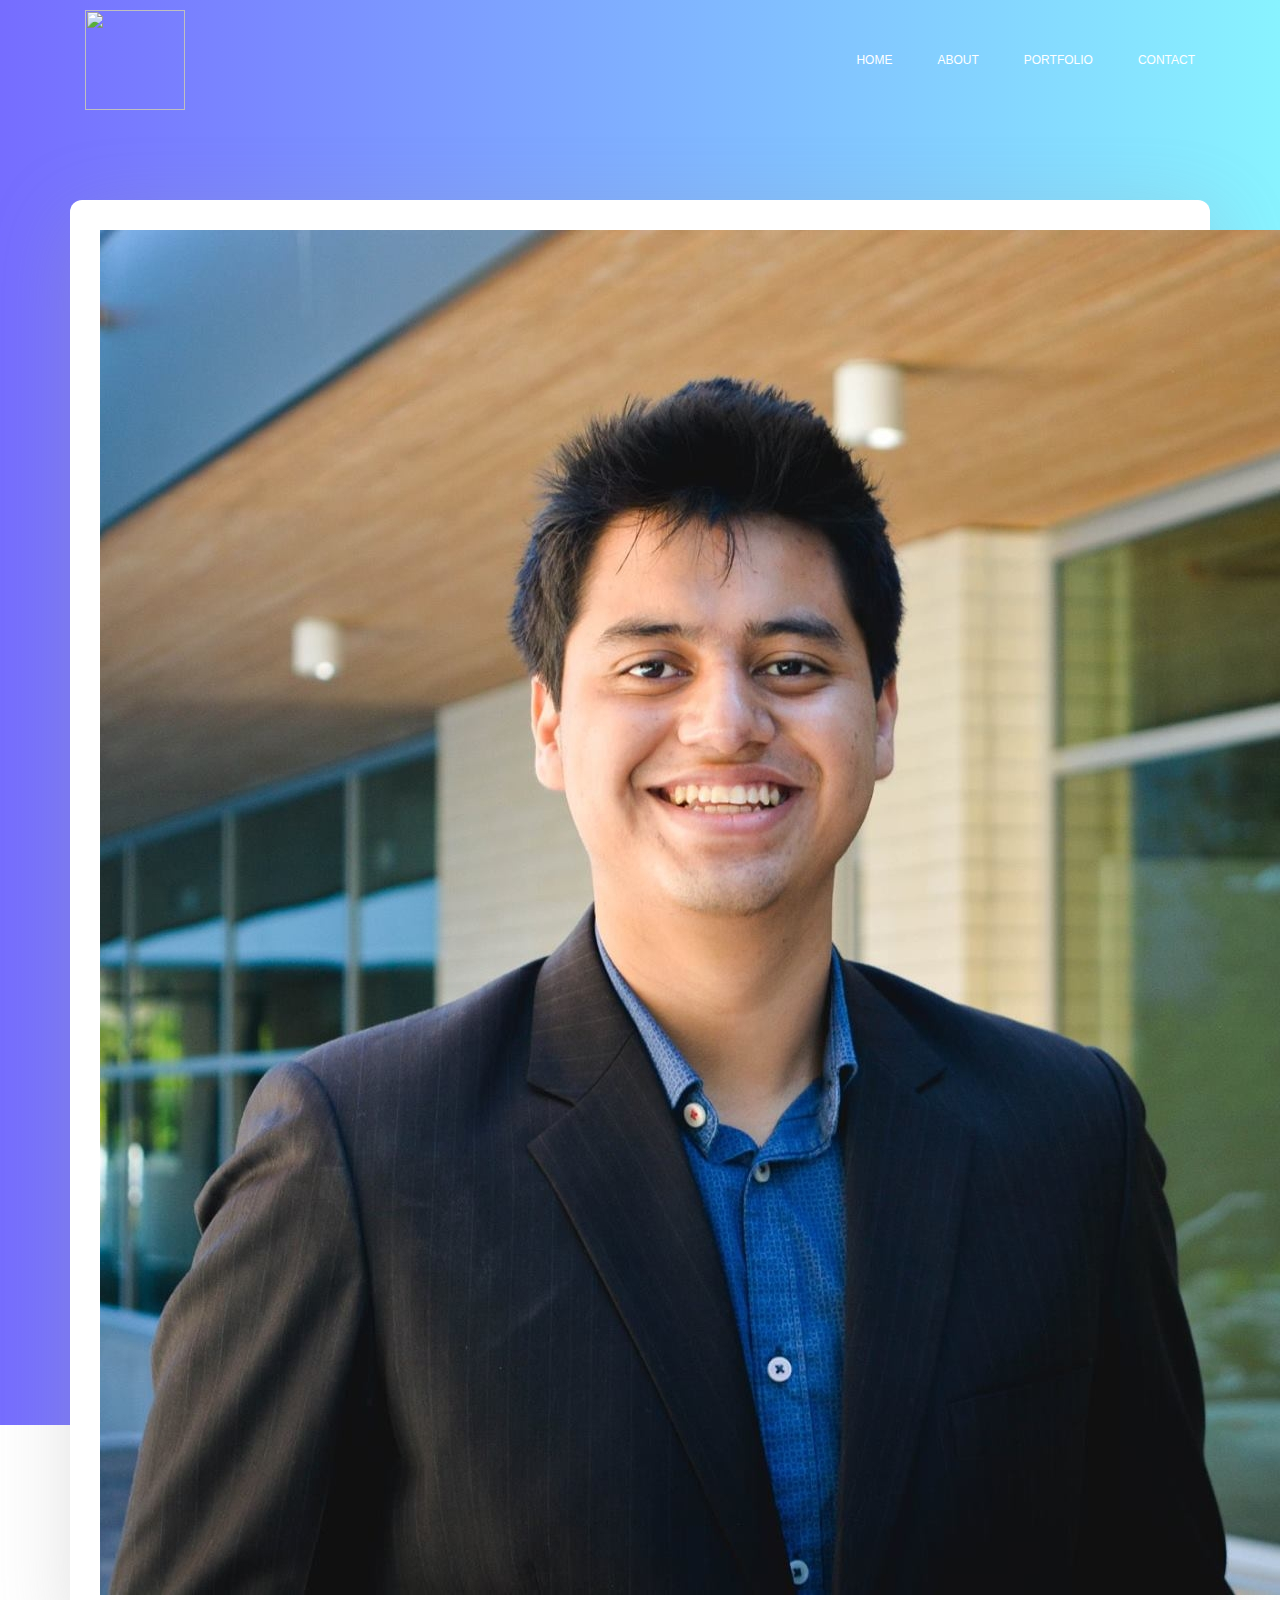
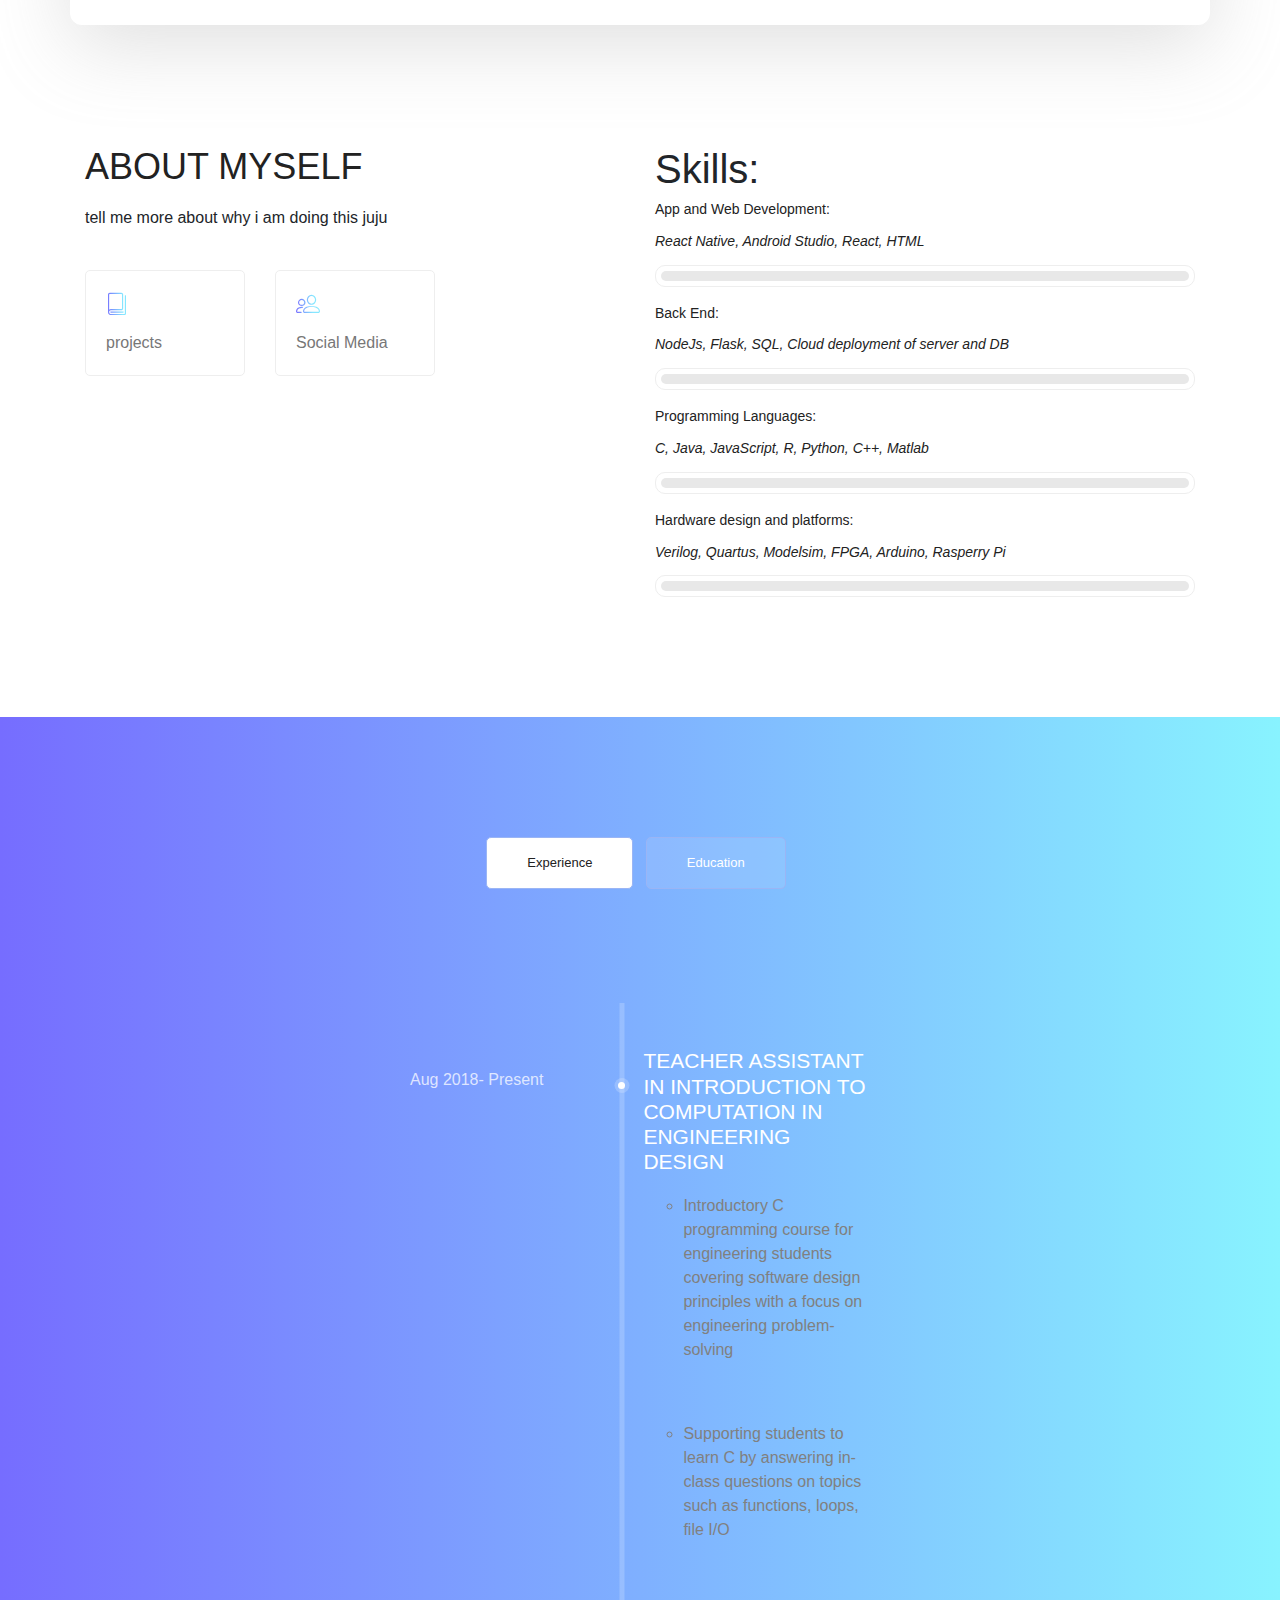
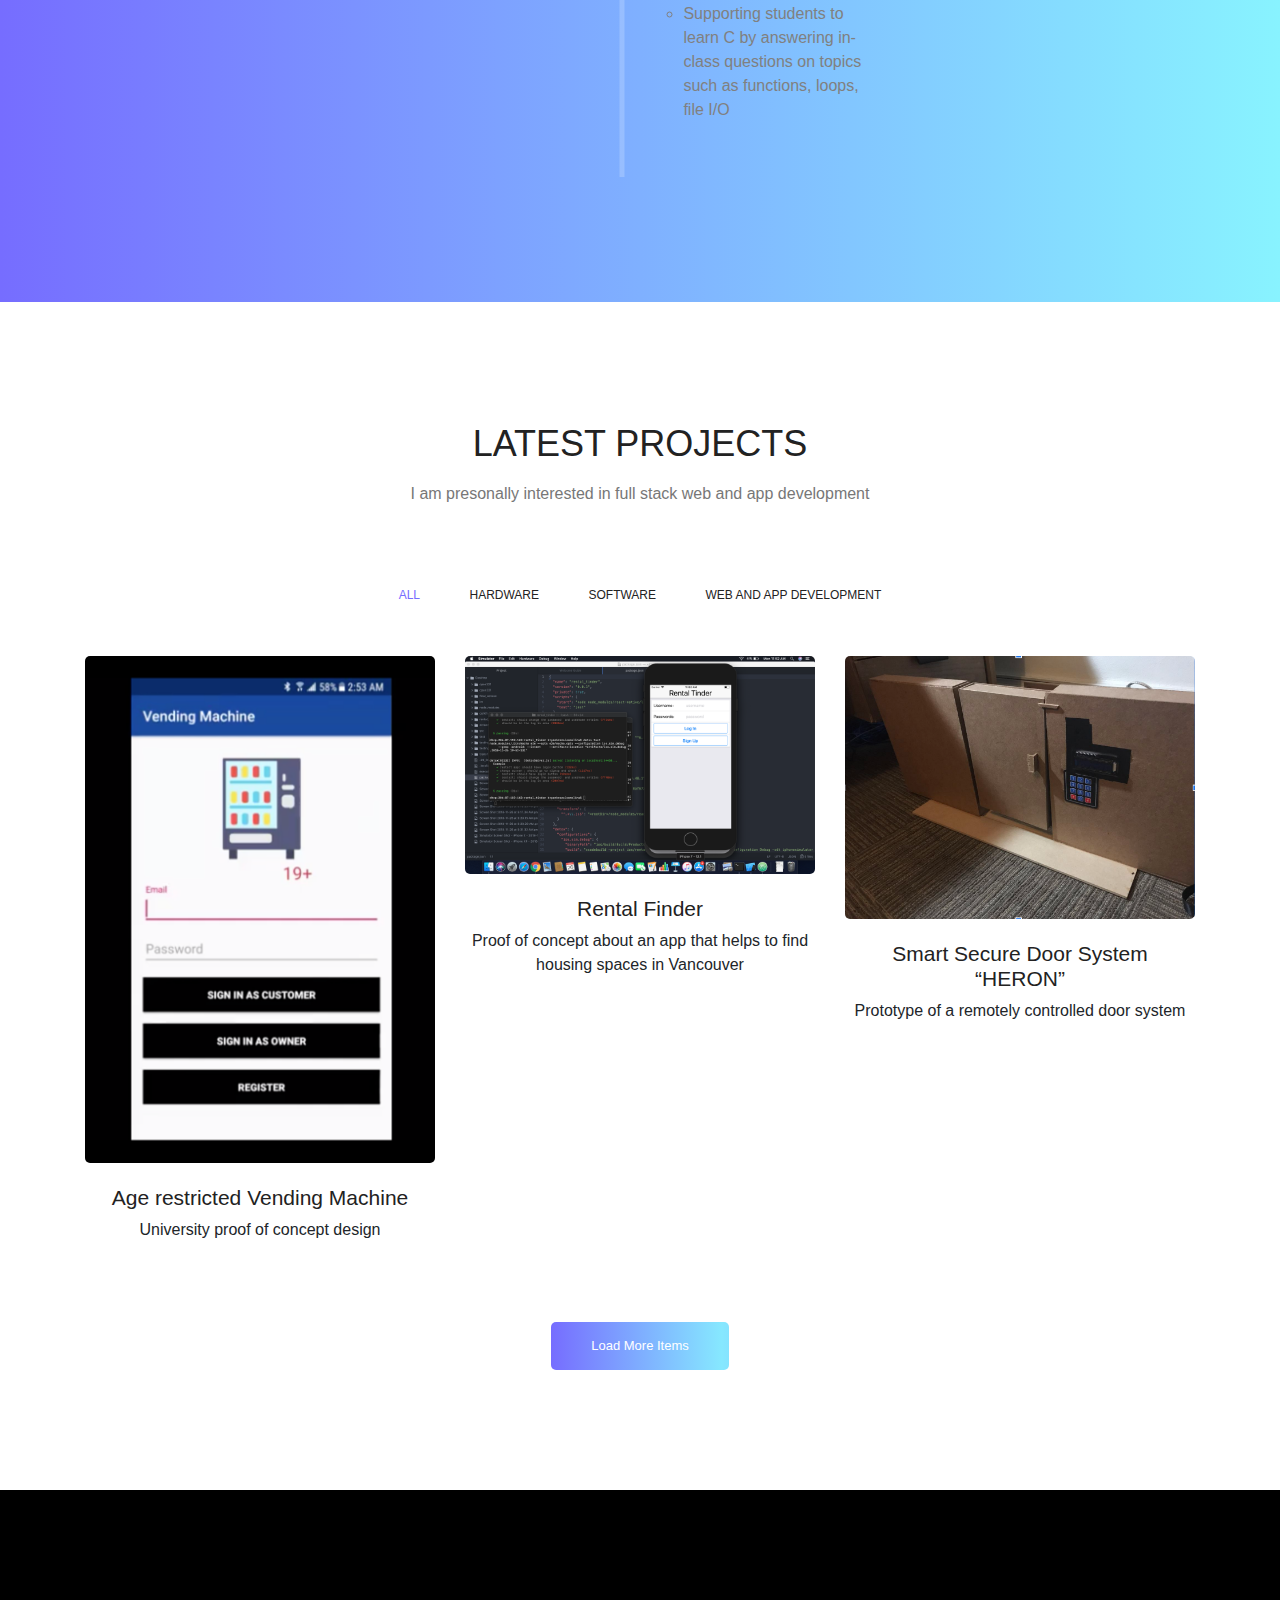
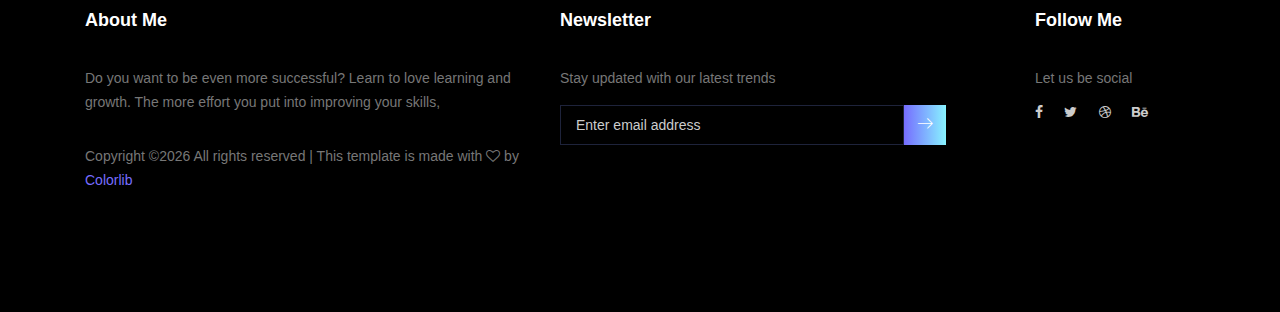
==== index.html @ adeefa02 "fixing non appearing" ====
<!doctype html>
<html lang="en">
    <head>
        <!-- Required meta tags -->
        <meta charset="utf-8">
        <meta name="viewport" content="width=device-width, initial-scale=1, shrink-to-fit=no">
        <link rel="icon" href="img/favicon.png" type="image/png">
        <title>Personal</title>
        <link rel="stylesheet" href="style.css">
        <link rel="stylesheet" href="css/bootstrap.css">
        <link rel="stylesheet" href="vendors/linericon/style.css">
        <link rel="stylesheet" href="css/font-awesome.min.css">
        <link rel="stylesheet" href="vendors/owl-carousel/owl.carousel.min.css">
        <link rel="stylesheet" href="vendors/lightbox/simpleLightbox.css">
        <link rel="stylesheet" href="vendors/nice-select/css/nice-select.css">
        <link rel="stylesheet" href="vendors/animate-css/animate.css">
        <link rel="stylesheet" href="vendors/popup/magnific-popup.css">
        <link rel="stylesheet" href="vendors/flaticon/flaticon.css">
        <link rel="stylesheet" href="css/responsive.css">
    </head>
    <body>

        <!--================Header Menu Area =================-->
        <header class="header_area">
            <div class="main_menu">
            	<nav class="navbar navbar-expand-lg navbar-light">
					<div class="container box_1620">
						<!-- Brand and toggle get grouped for better mobile display -->
						<a class="navbar-brand logo_h" href="index.html"><img src="img/logo.png" id= logo alt=""></a>
						<button class="navbar-toggler" type="button" data-toggle="collapse" data-target="#navbarSupportedContent" aria-controls="navbarSupportedContent" aria-expanded="false" aria-label="Toggle navigation">
							<span class="icon-bar"></span>
							<span class="icon-bar"></span>
							<span class="icon-bar"></span>
						</button>
						<!-- Collect the nav links, forms, and other content for toggling -->
						<div class="collapse navbar-collapse offset" id="navbarSupportedContent">
							<ul class="nav navbar-nav menu_nav ml-auto">
								<li class="nav-item active"><a class="nav-link" href="index.html">Home</a></li>
								<li class="nav-item"><a class="nav-link" href="about-us.html">About</a></li>
								<li class="nav-item"><a class="nav-link" href="services.html">Portfolio</a></li>
								<!-- <li class="nav-item submenu dropdown">
									<a href="#" class="nav-link dropdown-toggle" data-toggle="dropdown" role="button" aria-haspopup="true" aria-expanded="false">Pages</a>
									<ul class="dropdown-menu">
										<li class="nav-item"><a class="nav-link" href="portfolio.html">Portfolio</a></li>
										<li class="nav-item"><a class="nav-link" href="elements.html">Elements</a></li>
									</ul>
								</li> -->
								<!-- <li class="nav-item submenu dropdown">
									<a href="#" class="nav-link dropdown-toggle" data-toggle="dropdown" role="button" aria-haspopup="true" aria-expanded="false">Blog</a>
									<ul class="dropdown-menu">
										<li class="nav-item"><a class="nav-link" href="blog.html">Blog</a></li>
										<li class="nav-item"><a class="nav-link" href="single-blog.html">Blog Details</a></li>
									</ul>
								</li> -->
								<li class="nav-item"><a class="nav-link" href="contact.html">Contact</a></li>
							</ul>
						</div>
					</div>
            	</nav>
            </div>
        </header>
        <!--================Header Menu Area =================-->

        <!--================Home Banner Area =================-->
        <section class="home_banner_area">
           	<div class="container box_1620">
           		<div class="banner_inner d-flex align-items-center">
					<div class="banner_content">
						<div class="media">
							<div class="d-flex">
								<img src="img/personal.jpg" alt="">
							</div>
							<div class="media-body">
								<div class="personal_text">
									<h6>Hello there!  Welcome to my portfolio!!  My name is</h6>
									<h3>Cristian Brazales</h3>
									<h4>Computer Engineering Student</h4>
									<p></p>
									<ul class="list basic_info">
										<li><a href="#"><i class="lnr lnr-calendar-full"></i> 15th May, 1998</a></li>
										<li><a href="#"><i class="lnr lnr-phone-handset"></i> +1 (778) 751 3070</a></li>
										<li><a href="#"><i class="lnr lnr-envelope"></i> cristianbrazalesmolina@gmail.com</a></li>
										<li><a href="#"><i class="lnr lnr-home"></i> Vancouver - Canada</a></li>
									</ul>
									<ul class="list personal_social">
										<li><a href="#"><i class="fa fa-facebook"></i></a></li>
										<li><a href="#"><i class="fa fa-twitter"></i></a></li>
										<li><a href="#"><i class="fa fa-linkedin"></i></a></li>
									</ul>
								</div>
							</div>
						</div>
					</div>
				</div>
            </div>
        </section>
        <!--================End Home Banner Area =================-->

        <!--================Welcome Area =================-->
        <section class="welcome_area p_120">
        	<div class="container">
        		<div class="row welcome_inner">
        			<div class="col-lg-6">
        				<div class="welcome_text">
        					<h4>About Myself</h4>
        					<p> tell me more about why i am doing this juju
                  </p><div class="row">
        						<!-- <div class="col-md-4">
        							<div class="wel_item">
        								<i class="lnr lnr-database"></i>
        								<h4>$2.5M</h4>
        								<p>Total Donation</p>
        							</div>
        						</div> -->
        						<div class="col-md-4">
        							<div class="wel_item">
        								<i class="lnr lnr-book"></i>
        								<h4></h4>
        								<p>projects</p>
        							</div>
        						</div>
        						<div class="col-md-4">
        							<div class="wel_item">
        								<i class="lnr lnr-users"></i>
        								<h4></h4>
        								<p>Social Media</p>
        							</div>
        						</div>
        					</div>
        				</div>
        			</div>
        			<div class="col-lg-6">
        				<div class="tools_expert">
        					<div class="skill_main">
                    <h1> Skills: </h1>
								<!-- <div class="skill_item">
									<h4>React Native <span class="counter">100</span>%</h4>
									<div class="progress_br">
										<div class="progress">
											<div class="progress-bar" role="progressbar" aria-valuenow="85" aria-valuemin="0" aria-valuemax="100"></div>
										</div>
									</div>
								</div> -->
								<!-- <div class="skill_item">
									<h4> Android Studio <span class="counter">90</span>%</h4>
									<div class="progress_br">
										<div class="progress">
											<div class="progress-bar" role="progressbar" aria-valuenow="90" aria-valuemin="0" aria-valuemax="100"></div>
										</div>
									</div>
								</div> -->
								<div class="skill_item">
									<h4>App and Web Development: </h4>
                  <h4 class="skill_description"> React Native, Android Studio, React, HTML</h4>
									<div class="progress_br">
										<div class="progress">
											<div class="progress-bar" role="progressbar" aria-valuenow="100" aria-valuemin="0" aria-valuemax="100"></div>
										</div>
									</div>
								</div>
								<!-- <div class="skill_item">
									<h4>HTML <span class="counter">95</span>%</h4>
									<div class="progress_br">
										<div class="progress">
											<div class="progress-bar" role="progressbar" aria-valuenow="95" aria-valuemin="0" aria-valuemax="100"></div>
										</div>
									</div>
								</div>
								<div class="skill_item">
									<h4>NodeJs <span class="counter">75</span>%</h4>
									<div class="progress_br">
										<div class="progress">
											<div class="progress-bar" role="progressbar" aria-valuenow="75" aria-valuemin="0" aria-valuemax="100"></div>
										</div>
									</div>
								</div> -->
                <div class="skill_item">
									<h4>Back End: </h4>
                  <h4 class="skill_description"> NodeJs, Flask, SQL, Cloud deployment of server and DB</h4>
									<div class="progress_br">
										<div class="progress">
											<div class="progress-bar" role="progressbar" aria-valuenow="100" aria-valuemin="0" aria-valuemax="100"></div>
										</div>
									</div>
								</div>
                <div class="skill_item">
                  <h4>Programming Languages: </h4>
                  <h4 class="skill_description"> C, Java, JavaScript, R, Python, C++, Matlab</h4>
                  <div class="progress_br">
                    <div class="progress">
                      <div class="progress-bar" role="progressbar" aria-valuenow="100" aria-valuemin="0" aria-valuemax="100"></div>
                    </div>
                  </div>
                </div>
                <div class="skill_item">
                  <h4>Hardware design and platforms: </h4>
                  <h4 class="skill_description"> Verilog, Quartus, Modelsim, FPGA, Arduino, Rasperry Pi</h4>
                  <div class="progress_br">
                    <div class="progress">
                      <div class="progress-bar" role="progressbar" aria-valuenow="100" aria-valuemin="0" aria-valuemax="100"></div>
                    </div>
                  </div>
                </div>
							</div>
        				</div>
        			</div>
        		</div>
        	</div>
        </section>
        <!--================End Welcome Area =================-->

        <!--================My Tabs Area =================-->
        <section class="mytabs_area p_120">
        	<div class="container">
        		<div class="tabs_inner">
					<ul class="nav nav-tabs" id="myTab" role="tablist">
						<li class="nav-item">
							<a class="nav-link active" id="home-tab" data-toggle="tab" href="#home" role="tab" aria-controls="home" aria-selected="true">Experience</a>
						</li>
						<li class="nav-item">
							<a class="nav-link" id="profile-tab" data-toggle="tab" href="#profile" role="tab" aria-controls="profile" aria-selected="false">Education</a>
						</li>
					</ul>
					<div class="tab-content" id="myTabContent">
						<div class="tab-pane fade show active" id="home" role="tabpanel" aria-labelledby="home-tab">
							<ul class="list">
								<li>
									<span></span>
									<div class="media">
										<div class="d-flex">
											<p>Aug 2018- Present</p>
										</div>
										<div class="media-body">
											<h4>Teacher Assistant in Introduction to Computation in Engineering design</h4>
											<p>
                        <ul>
                          <li id=experience_description> Introductory C programming course for engineering students covering software design principles with a
                            focus on engineering problem-solving
                          </li>
                          <li id=experience_description> Supporting students to learn C by answering in-class questions on topics such as functions, loops, file I/O
                          </li>
                          <li id=experience_description> Supporting students to learn C by answering in-class questions on topics such as functions, loops, file I/O
                          </li>
                        </ul>
                      </p>
										</div>
									</div>
								</li>

								<!-- <li>
								<span></span>
									<div class="media">
										<div class="d-flex">
											<p>March 2017 to present333</p>
										</div>
										<div class="media-body">
											<h4>Colorlib</h4>
											<p>Senior Web Developer <br />Santa monica, Los angeles</p>
										</div>
									</div>
								</li> -->
							</ul>
						</div>
						<div class="tab-pane fade" id="profile" role="tabpanel" aria-labelledby="profile-tab">
							<ul class="list">
								<li>
									<span></span>
									<div class="media">
										<div class="d-flex">
											<p>Sep 2016 to May 2020</p>
										</div>
										<div class="media-body">
											<h4>University of British Columbia</h4>
											<p>Computer Engineering <br />Vancouver, British Columbia</p>
										</div>
									</div>
								</li>
								<!-- <li>
									<span></span>
									<div class="media">
										<div class="d-flex">
											<p>March 2017 to present55</p>
										</div>
										<div class="media-body">
											<h4>Colorlib</h4>
											<p>Senior Web Developer <br />Santa monica, Los angeles</p>
										</div>
									</div>
								</li>
								<li> -->
								<!-- <span></span>
									<div class="media">
										<div class="d-flex">
											<p>March 2017 to present66</p>
										</div>
										<div class="media-body">
											<h4>Colorlib</h4>
											<p>Senior Web Developer <br />Santa monica, Los angeles</p>
										</div>
									</div>
								</li> -->
							</ul>
						</div>
					</div>
        		</div>
        	</div>
        </section>
        <!--================End My Tabs Area =================-->

        <!--================Feature Area =================-->
        <!-- <section class="feature_area p_120">
        	<div class="container">
        		<div class="main_title">
        			<h2>offerings to my clients</h2>
        			<p>If you are looking at blank cassettes on the web, you may be very confused at the difference in price. You may see some for as low as $.17 each.</p>
        		</div>
        		<div class="feature_inner row">
        			<div class="col-lg-4 col-md-6">
        				<div class="feature_item">
        					<i class="flaticon-city"></i>
        					<h4>Architecture</h4>
        					<p>If you are looking at blank cassettes on the web, you may be very confused at the difference in price. You may see some for as low as $17 each.</p>
        				</div>
        			</div>
        			<div class="col-lg-4 col-md-6">
        				<div class="feature_item">
        					<i class="flaticon-skyline"></i>
        					<h4>Interior Design</h4>
        					<p>If you are looking at blank cassettes on the web, you may be very confused at the difference in price. You may see some for as low as $17 each.</p>
        				</div>
        			</div>
        			<div class="col-lg-4 col-md-6">
        				<div class="feature_item">
        					<i class="flaticon-sketch"></i>
        					<h4>Concept Design</h4>
        					<p>If you are looking at blank cassettes on the web, you may be very confused at the difference in price. You may see some for as low as $17 each.</p>
        				</div>
        			</div>
        		</div>
        	</div>
        </section> -->
        <!--================End Feature Area =================-->

        <!--================Home Gallery Area =================-->
        <section class="home_gallery_area p_120">
        	<div class="container">
        		<div class="main_title">
        			<h2> Latest Projects</h2>
        			<p>I am presonally interested in full stack  web and app development</p>
        		</div>
        		<div class="isotope_fillter">
        			<ul class="gallery_filter list">
						<li class="active" data-filter="*"><a href="#">All</a></li>
						<li data-filter=".brand"><a href="#">Hardware</a></li>
						<li data-filter=".manipul"><a href="#">Software</a></li>
						<li data-filter=".creative"><a href="#">Web and App development</a></li>
						<!-- <li data-filter=".design"><a href="#">Printing</a></li> -->
					</ul>
        		</div>
        	</div>
        	<div class="container">
        		<div class="gallery_f_inner row imageGallery1">
        			<div class="col-lg-4 col-md-4 col-sm-6 brand manipul design print">
        				<div class="h_gallery_item">
        					<div class="g_img_item">
        						<img class="img-fluid" src="img/gallery/project-1.png" alt="">
        						<a class="light" href="img/gallery/project-1.jpg"><img src="img/gallery/icon.png" alt=""></a>
        					</div>
        					<div class="g_item_text">
        						<h4>Age restricted Vending Machine</h4>
        						<p> University proof of concept design</p>
        					</div>
        				</div>
        			</div>
        			<div class="col-lg-4 col-md-4 col-sm-6 manipul creative">
        				<div class="h_gallery_item">
        					<div class="g_img_item">
        						<img class="img-fluid" src="img/gallery/project-2.png" alt="">
        						<a class="light" href="img/gallery/project-2.jpg"><img src="img/gallery/icon.png" alt=""></a>
        					</div>
        					<div class="g_item_text">
        						<h4>Rental Finder</h4>
        						<p>Proof of concept about an app that helps to find housing spaces in Vancouver</p>
        					</div>
        				</div>
        			</div>
        			<div class="col-lg-4 col-md-4 col-sm-6 brand  print">
        				<div class="h_gallery_item">
        					<div class="g_img_item">
        						<img class="img-fluid" src="img/gallery/project-3.png" alt="">
        						<a class="light" href="img/gallery/project-3.jpg"><img src="img/gallery/icon.png" alt=""></a>
        					</div>
        					<div class="g_item_text">
        						<h4>Smart Secure Door System “HERON”</h4>
        						<p>Prototype of a remotely controlled door system</p>
        					</div>
        				</div>
        			</div>
        			<!-- <div class="col-lg-4 col-md-4 col-sm-6 brand creative print">
        				<div class="h_gallery_item">
        					<div class="g_img_item">
        						<img class="img-fluid" src="img/gallery/project-4.jpg" alt="">
        						<a class="light" href="img/gallery/project-4.jpg"><img src="img/gallery/icon.png" alt=""></a>
        					</div>
        					<div class="g_item_text">
        						<h4>Embosed Logo Design</h4>
        						<p>Client Project</p>
        					</div>
        				</div>
        			</div>
        			<div class="col-lg-4 col-md-4 col-sm-6 brand manipul design">
        				<div class="h_gallery_item">
        					<div class="g_img_item">
        						<img class="img-fluid" src="img/gallery/project-5.jpg" alt="">
        						<a class="light" href="img/gallery/project-5.jpg"><img src="img/gallery/icon.png" alt=""></a>
        					</div>
        					<div class="g_item_text">
        						<h4>3D Disposable Bottle</h4>
        						<p>Client Project</p>
        					</div>
        				</div>
        			</div>
        			<div class="col-lg-4 col-md-4 col-sm-6 brand creative">
        				<div class="h_gallery_item">
        					<div class="g_img_item">
        						<img class="img-fluid" src="img/gallery/project-6.jpg" alt="">
        						<a class="light" href="img/gallery/project-6.jpg"><img src="img/gallery/icon.png" alt=""></a>
        					</div>
        					<div class="g_item_text">
        						<h4>3D Logo Design</h4>
        						<p>Client Project</p>
        					</div>
        				</div>
        			</div> -->
        		</div>
        		<div class="more_btn">
        			<a class="main_btn" href="#">Load More Items</a>
        		</div>
        	</div>
        </section>
        <!--================End Home Gallery Area =================-->

        <!--================Testimonials Area =================-->
        <!-- <section class="testimonials_area p_120">
        	<div class="container">
        		<div class="main_title">
        			<h2>Testimonials</h2>
        			<p>If you are looking at blank cassettes on the web, you may be very confused at the difference in price. You may see some for as low as $.17 each.</p>
        		</div>
        		<div class="testi_inner">
					<div class="testi_slider owl-carousel">
						<div class="item">
							<div class="testi_item">
								<p>As conscious traveling Paup ers we must always be oncerned about our dear Mother Earth. If you think about it, you travel across her face</p>
								<h4>Fanny Spencer</h4>
								<a href="#"><i class="fa fa-star"></i></a>
								<a href="#"><i class="fa fa-star"></i></a>
								<a href="#"><i class="fa fa-star"></i></a>
								<a href="#"><i class="fa fa-star"></i></a>
								<a href="#"><i class="fa fa-star-half-o"></i></a>
							</div>
						</div>
						<div class="item">
							<div class="testi_item">
								<p>As conscious traveling Paup ers we must always be oncerned about our dear Mother Earth. If you think about it, you travel across her face</p>
								<h4>Fanny Spencer</h4>
								<a href="#"><i class="fa fa-star"></i></a>
								<a href="#"><i class="fa fa-star"></i></a>
								<a href="#"><i class="fa fa-star"></i></a>
								<a href="#"><i class="fa fa-star"></i></a>
								<a href="#"><i class="fa fa-star-half-o"></i></a>
							</div>
						</div>
						<div class="item">
							<div class="testi_item">
								<p>As conscious traveling Paup ers we must always be oncerned about our dear Mother Earth. If you think about it, you travel across her face</p>
								<h4>Fanny Spencer</h4>
								<a href="#"><i class="fa fa-star"></i></a>
								<a href="#"><i class="fa fa-star"></i></a>
								<a href="#"><i class="fa fa-star"></i></a>
								<a href="#"><i class="fa fa-star"></i></a>
								<a href="#"><i class="fa fa-star-half-o"></i></a>
							</div>
						</div>
					</div>
        		</div>
        	</div>
        </section> -->
        <!--================End Testimonials Area =================-->

        <!--================Footer Area =================-->
        <footer class="footer_area p_120">
        	<div class="container">
        		<div class="row footer_inner">
        			<div class="col-lg-5 col-sm-6">
        				<aside class="f_widget ab_widget">
        					<div class="f_title">
        						<h3>About Me</h3>
        					</div>
        					<p>Do you want to be even more successful? Learn to love learning and growth. The more effort you put into improving your skills,</p>
        					<p><!-- Link back to Colorlib can't be removed. Template is licensed under CC BY 3.0. -->
Copyright &copy;<script>document.write(new Date().getFullYear());</script> All rights reserved | This template is made with <i class="fa fa-heart-o" aria-hidden="true"></i> by <a href="https://colorlib.com" target="_blank">Colorlib</a>
<!-- Link back to Colorlib can't be removed. Template is licensed under CC BY 3.0. --></p>
        				</aside>
        			</div>
        			<div class="col-lg-5 col-sm-6">
        				<aside class="f_widget news_widget">
        					<div class="f_title">
        						<h3>Newsletter</h3>
        					</div>
        					<p>Stay updated with our latest trends</p>
        					<div id="mc_embed_signup">
                                <form target="_blank" action="https://spondonit.us12.list-manage.com/subscribe/post?u=1462626880ade1ac87bd9c93a&amp;id=92a4423d01" method="get" class="subscribe_form relative">
                                	<div class="input-group d-flex flex-row">
                                        <input name="EMAIL" placeholder="Enter email address" onfocus="this.placeholder = ''" onblur="this.placeholder = 'Email Address '" required="" type="email">
                                        <button class="btn sub-btn"><span class="lnr lnr-arrow-right"></span></button>
                                    </div>
                                    <div class="mt-10 info"></div>
                                </form>
                            </div>
        				</aside>
        			</div>
        			<div class="col-lg-2">
        				<aside class="f_widget social_widget">
        					<div class="f_title">
        						<h3>Follow Me</h3>
        					</div>
        					<p>Let us be social</p>
        					<ul class="list">
        						<li><a href="#"><i class="fa fa-facebook"></i></a></li>
        						<li><a href="#"><i class="fa fa-twitter"></i></a></li>
        						<li><a href="#"><i class="fa fa-dribbble"></i></a></li>
        						<li><a href="#"><i class="fa fa-behance"></i></a></li>
        					</ul>
        				</aside>
        			</div>
        		</div>
        	</div>
        </footer>
        <!--================End Footer Area =================-->






        <!-- Optional JavaScript -->
        <!-- jQuery first, then Popper.js, then Bootstrap JS -->
        <script src="js/jquery-3.3.1.min.js"></script>
        <script src="js/popper.js"></script>
        <script src="js/bootstrap.min.js"></script>
        <script src="js/stellar.js"></script>
        <script src="vendors/lightbox/simpleLightbox.min.js"></script>
        <script src="vendors/nice-select/js/jquery.nice-select.min.js"></script>
        <script src="vendors/isotope/imagesloaded.pkgd.min.js"></script>
        <script src="vendors/isotope/isotope.pkgd.min.js"></script>
        <script src="vendors/owl-carousel/owl.carousel.min.js"></script>
        <script src="vendors/popup/jquery.magnific-popup.min.js"></script>
        <script src="js/jquery.ajaxchimp.min.js"></script>
        <script src="vendors/counter-up/jquery.waypoints.min.js"></script>
        <script src="vendors/counter-up/jquery.counterup.min.js"></script>
        <script src="js/mail-script.js"></script>
        <script src="js/theme.js"></script>
    </body>
</html>
---- style.css ----
/*----------------------------------------------------
@File: Default Styles
@Author: Rocky Ahmed
@URL: http://wethemez.com
Author E-mail: rockybd1995@gmail.com

This file contains the styling for the actual theme, this
is the file you need to edit to change the look of the
theme.
---------------------------------------------------- */
/*=====================================================================
@Template Name: Builder Construction
@Author: Rocky Ahmed
@Developed By: Rocky Ahmed
@Developer URL: http://rocky.wethemez.com
Author E-mail: rockybd1995@gmail.com

@Default Styles

Table of Content:
01/ Variables
02/ predefin
03/ header
04/ button
05/ banner
06/ breadcrumb
07/ about
08/ team
09/ project
10/ price
11/ team
12/ blog
13/ video
14/ features
15/ career
16/ contact
17/ footer

=====================================================================*/
/*----------------------------------------------------*/
/*font Variables*/
/*Color Variables*/
/*=================== fonts ====================*/
/* @import url("https://fonts.googleapis.com/css?family=Heebo:300,400,700,900|Roboto:300,400,500,700"); */
/*---------------------------------------------------- */
/*----------------------------------------------------*/
.list {
  list-style: none;
  margin: 0px;
  padding: 0px; }

a {
  text-decoration: none;
  transition: all 0.3s ease-in-out; }
  a:hover, a:focus {
    text-decoration: none;
    outline: none; }

.row.m0 {
  margin: 0px; }

body {
  line-height: 26px;
  font-size: 16px;
  font-family: "Roboto", sans-serif;
  font-weight: normal;
  color: #777777; }

h1, h2, h3, h4, h5, h6 {
  font-family: "Heebo", sans-serif;
  font-weight: bold; }

button:focus {
  outline: none;
  box-shadow: none; }

.p0 {
  padding-left: 0px;
  padding-right: 0px; }

.p_120 {
  padding-top: 120px;
  padding-bottom: 120px; }

.p_100 {
  padding-top: 100px;
  padding-bottom: 100px; }

.pad_top {
  padding-top: 120px; }

.pad_bt {
  padding-bottom: 120px; }

.mt-25 {
  margin-top: 25px; }

@media (min-width: 1200px) {
  .container {
    max-width: 1170px; } }

@media (min-width: 1620px) {
  .box_1620 {
    max-width: 1620px;
    margin: auto;
    width: 100%;
    padding-left: 0px;
    padding-right: 0px; } }
/* Main Title Area css
============================================================================================ */
.main_title {
  text-align: center;
  max-width: 670px;
  margin: 0px auto 75px; }
  .main_title h2 {
    font-family: "Heebo", sans-serif;
    font-size: 36px;
    color: #222222;
    margin-bottom: 15px;
    text-transform: uppercase; }
  .main_title p {
    font-size: 16px;
    font-family: "Roboto", sans-serif;
    font-weight: normal;
    line-height: 26px;
    color: #777777;
    margin-bottom: 0px; }

/* End Main Title Area css
============================================================================================ */
/*---------------------------------------------------- */
/*----------------------------------------------------*/
.header_area {
  position: absolute;
  width: 100%;
  top: 0;
  left: 0;
  z-index: 99;
  transition: background 0.4s, all 0.3s linear; }
  .header_area .navbar {
    background: transparent;
    padding: 0px;
    border: 0px;
    border-radius: 0px; }
    .header_area .navbar .nav .nav-item {
      margin-right: 45px; }
      .header_area .navbar .nav .nav-item .nav-link {
        font: 500 12px/120px "Roboto", sans-serif;
        text-transform: uppercase;
        color: #fff;
        padding: 0px;
        display: inline-block; }
        .header_area .navbar .nav .nav-item .nav-link:after {
          display: none; }
      .header_area .navbar .nav .nav-item:hover .nav-link, .header_area .navbar .nav .nav-item.active .nav-link {
        color: #fff; }
      .header_area .navbar .nav .nav-item.submenu {
        position: relative; }
        .header_area .navbar .nav .nav-item.submenu ul {
          border: none;
          padding: 0px;
          border-radius: 0px;
          box-shadow: none;
          margin: 0px;
          background: #fff;
          box-shadow: 0px 3px 16px 0px rgba(0, 0, 0, 0.1); }
          @media (min-width: 992px) {
            .header_area .navbar .nav .nav-item.submenu ul {
              position: absolute;
              top: 120%;
              left: 0px;
              min-width: 200px;
              text-align: left;
              opacity: 0;
              transition: all 300ms ease-in;
              visibility: hidden;
              display: block;
              border: none;
              padding: 0px;
              border-radius: 0px; } }
          .header_area .navbar .nav .nav-item.submenu ul:before {
            content: "";
            width: 0;
            height: 0;
            border-style: solid;
            border-width: 10px 10px 0 10px;
            border-color: #eeeeee transparent transparent transparent;
            position: absolute;
            right: 24px;
            top: 45px;
            z-index: 3;
            opacity: 0;
            transition: all 400ms linear; }
          .header_area .navbar .nav .nav-item.submenu ul .nav-item {
            display: block;
            float: none;
            margin-right: 0px;
            border-bottom: 1px solid #ededed;
            margin-left: 0px;
            transition: all 0.4s linear; }
            .header_area .navbar .nav .nav-item.submenu ul .nav-item .nav-link {
              line-height: 45px;
              color: #222222;
              padding: 0px 30px;
              transition: all 150ms linear;
              display: block;
              margin-right: 0px; }
            .header_area .navbar .nav .nav-item.submenu ul .nav-item:last-child {
              border-bottom: none; }
            .header_area .navbar .nav .nav-item.submenu ul .nav-item:hover .nav-link {
              background: #766dff;
              color: #fff; }
        @media (min-width: 992px) {
          .header_area .navbar .nav .nav-item.submenu:hover ul {
            visibility: visible;
            opacity: 1;
            top: 100%; } }
        .header_area .navbar .nav .nav-item.submenu:hover ul .nav-item {
          margin-top: 0px; }
      .header_area .navbar .nav .nav-item:last-child {
        margin-right: 0px; }
    .header_area .navbar .search {
      font-size: 12px;
      line-height: 60px;
      display: inline-block;
      color: #222222;
      margin-left: 80px; }
      .header_area .navbar .search i {
        font-weight: 600; }
  .header_area.navbar_fixed .main_menu {
    position: fixed;
    width: 100%;
    top: -70px;
    left: 0;
    right: 0;
    background: #000;
    transform: translateY(70px);
    transition: transform 500ms ease, background 500ms ease;
    -webkit-transition: transform 500ms ease, background 500ms ease;
    box-shadow: 0px 3px 16px 0px rgba(0, 0, 0, 0.1); }
    .header_area.navbar_fixed .main_menu .navbar .nav .nav-item .nav-link {
      line-height: 70px; }

.top_menu {
  background: #f9f9ff; }
  .top_menu .header_social li {
    display: inline-block;
    margin-right: 15px; }
    .top_menu .header_social li a {
      font-size: 14px;
      color: #777777;
      display: inline-block;
      line-height: 42px;
      transition: all 300ms linear 0s; }
    .top_menu .header_social li:last-child {
      margin-right: 0px; }
    .top_menu .header_social li:hover a {
      color: #766dff; }
  .top_menu .dn_btn {
    line-height: 42px;
    display: inline-block;
    font-size: 12px;
    margin-right: 30px;
    font-family: "Roboto", sans-serif;
    font-weight: normal;
    color: #777777;
    transition: all 300ms linear 0s; }
    .top_menu .dn_btn:hover {
      color: #766dff; }
    .top_menu .dn_btn:last-child {
      margin-right: 0px; }
  .top_menu .lan_pack {
    height: 30px;
    border: 1px solid #eeeeee;
    border-radius: 3px;
    line-height: 28px;
    font-size: 12px;
    font-family: "Roboto", sans-serif;
    font-weight: 500;
    padding-left: 19px;
    padding-right: 36px;
    color: #777777;
    background: #f9f9ff;
    margin-right: 5px;
    margin-top: 8px; }
    .top_menu .lan_pack .current {
      color: #777777; }
    .top_menu .lan_pack:after {
      content: "\f0d7";
      border: none !important;
      font: normal normal normal 12px/1 FontAwesome;
      transform: rotate(0deg);
      height: auto;
      margin-top: -6px;
      right: 20px; }

/*---------------------------------------------------- */
/*----------------------------------------------------*/
/* Home Banner Area css
============================================================================================ */
.home_banner_area {
  position: relative;
  z-index: 1;
  background-image: -moz-linear-gradient(0deg, #766dff 0%, #88f3ff 100%);
  background-image: -webkit-linear-gradient(0deg, #766dff 0%, #88f3ff 100%);
  background-image: -ms-linear-gradient(0deg, #766dff 0%, #88f3ff 100%);
  margin-bottom: 200px; }
  .home_banner_area .box_1620 {
    min-height: 700px;
    border-radius: 12px;
    position: relative;
    bottom: -200px;
    background: #fff;
    padding: 30px;
    box-shadow: 0px 20px 80px 0px rgba(153, 153, 153, 0.3); }
  .home_banner_area .banner_inner {
    position: relative;
    width: 100%;
    min-height: 700px;
    display: flex; }
    .home_banner_area .banner_inner .banner_content {
      color: #222222;
      vertical-align: middle;
      align-self: center;
      text-align: left; }
      .home_banner_area .banner_inner .banner_content .media .d-flex {
        padding-right: 125px; }
      .home_banner_area .banner_inner .banner_content .media .media-body {
        vertical-align: middle;
        align-self: center;

      }

.blog_banner {
  min-height: 780px;
  position: relative;
  z-index: 1;
  overflow: hidden;
  margin-bottom: 0px; }
  .blog_banner .banner_inner {
    background: #04091e;
    position: relative;
    overflow: hidden;
    width: 100%;
    min-height: 780px;
    z-index: 1; }
    .blog_banner .banner_inner .overlay {
      background: url(../img/banner/banner-2.jpg) no-repeat scroll center center;
      opacity: .5;
      height: 125%;
      position: absolute;
      left: 0px;
      top: 0px;
      width: 100%;
      z-index: -1; }
    .blog_banner .banner_inner .blog_b_text {
      max-width: 700px;
      margin: auto;
      color: #fff; }
      .blog_banner .banner_inner .blog_b_text h2 {
        font-size: 60px;
        font-weight: bold;
        font-family: "Heebo", sans-serif;
        line-height: 66px;
        margin-bottom: 15px;
        text-transform: uppercase; }
      .blog_banner .banner_inner .blog_b_text p {
        font-size: 16px;
        margin-bottom: 35px; }
      .blog_banner .banner_inner .blog_b_text .white_bg_btn {
        line-height: 42px;
        padding: 0px 45px;
        border-radius: 5px; }

.banner_box {
  max-width: 1620px;
  margin: auto; }

.banner_area {
  position: relative;
  z-index: 1;
  min-height: 350px;
  background-image: -moz-linear-gradient(0deg, #766dff 0%, #88f3ff 100%);
  background-image: -webkit-linear-gradient(0deg, #766dff 0%, #88f3ff 100%);
  background-image: -ms-linear-gradient(0deg, #766dff 0%, #88f3ff 100%);
  margin-bottom: 120px; }
  .banner_area .box_1620 {
    background: #fff;
    min-height: 360px;
    border-radius: 12px;
    position: relative;
    bottom: -120px;
    box-shadow: 0px 20px 80px 0px rgba(153, 153, 153, 0.3); }
  .banner_area .banner_inner {
    position: relative;
    overflow: hidden;
    width: 100%;
    min-height: 360px;
    z-index: 1; }
    .banner_area .banner_inner .banner_content h2 {
      color: #222222;
      font-size: 48px;
      font-family: "Heebo", sans-serif;
      margin-bottom: 0px;
      font-weight: bold; }
    .banner_area .banner_inner .banner_content .page_link a {
      font-size: 14px;
      color: #222222;
      font-family: "Roboto", sans-serif;
      margin-right: 32px;
      position: relative; }
      .banner_area .banner_inner .banner_content .page_link a:before {
        content: "\e87a";
        font-family: 'Linearicons-Free';
        position: absolute;
        right: -25px;
        top: 50%;
        transform: translateY(-50%); }
      .banner_area .banner_inner .banner_content .page_link a:last-child {
        margin-right: 0px; }
        .banner_area .banner_inner .banner_content .page_link a:last-child:before {
          display: none; }
      .banner_area .banner_inner .banner_content .page_link a:hover {
        color: #766dff; }

/* End Home Banner Area css
============================================================================================ */
/*---------------------------------------------------- */
/*----------------------------------------------------*/
/* Latest Blog Area css
============================================================================================ */
.latest_blog_inner {
  margin-bottom: -30px; }

.l_blog_item {
  margin-bottom: 30px; }
  .l_blog_item .date {
    font-size: 13px;
    font-family: "Roboto", sans-serif;
    font-weight: normal;
    color: #777777;
    margin-top: 20px;
    display: block;
    margin-bottom: 15px; }
  .l_blog_item h4 {
    font-size: 18px;
    line-height: 24px;
    color: #222222;
    border-bottom: 1px solid #eeeeee;
    padding-bottom: 20px;
    margin-bottom: 20px;
    transition: all 300ms linear 0s; }
  .l_blog_item p {
    margin-bottom: 0px; }
  .l_blog_item:hover h4 {
    color: #766dff; }

/* End Latest Blog Area css
============================================================================================ */
/*================= latest_blog_area css =============*/
.single-recent-blog-post {
  margin-bottom: 30px; }
  .single-recent-blog-post .thumb {
    overflow: hidden; }
    .single-recent-blog-post .thumb img {
      transition: all 0.7s linear; }
  .single-recent-blog-post .details {
    padding-top: 30px; }
    .single-recent-blog-post .details .sec_h4 {
      line-height: 24px;
      padding: 10px 0px 13px;
      transition: all 0.3s linear; }
      .single-recent-blog-post .details .sec_h4:hover {
        color: #777777; }
  .single-recent-blog-post .date {
    font-size: 14px;
    line-height: 24px;
    font-weight: 400; }
  .single-recent-blog-post:hover img {
    transform: scale(1.23) rotate(10deg); }

.tags .tag_btn {
  font-size: 12px;
  font-weight: 500;
  line-height: 20px;
  border: 1px solid #eeeeee;
  display: inline-block;
  padding: 1px 18px;
  text-align: center;
  color: #222222; }
  .tags .tag_btn:before {
    background: #766dff; }
  .tags .tag_btn + .tag_btn {
    margin-left: 2px; }

/*========= blog_categorie_area css ===========*/
.blog_categorie_area {
  padding-top: 80px;
  padding-bottom: 80px; }

.categories_post {
  position: relative;
  text-align: center;
  cursor: pointer; }
  .categories_post img {
    max-width: 100%; }
  .categories_post .categories_details {
    position: absolute;
    top: 20px;
    left: 20px;
    right: 20px;
    bottom: 20px;
    background: rgba(34, 34, 34, 0.8);
    color: #fff;
    transition: all 0.3s linear;
    display: flex;
    align-items: center;
    justify-content: center; }
    .categories_post .categories_details h5 {
      margin-bottom: 0px;
      font-size: 18px;
      line-height: 26px;
      text-transform: uppercase;
      color: #fff;
      position: relative; }
    .categories_post .categories_details p {
      font-weight: 300;
      font-size: 14px;
      line-height: 26px;
      margin-bottom: 0px; }
    .categories_post .categories_details .border_line {
      margin: 10px 0px;
      background: #fff;
      width: 100%;
      height: 1px; }
  .categories_post:hover .categories_details {
    background-image: -moz-linear-gradient(0deg, #766dff 0%, #88f3ff 100%);
    background-image: -webkit-linear-gradient(0deg, #766dff 0%, #88f3ff 100%);
    background-image: -ms-linear-gradient(0deg, #766dff 0%, #88f3ff 100%);
    opacity: 0.851; }

/*============ blog_left_sidebar css ==============*/
.blog_item {
  margin-bottom: 40px; }

.blog_info {
  padding-top: 30px; }
  .blog_info .post_tag {
    padding-bottom: 20px; }
    .blog_info .post_tag a {
      font: 300 14px/21px "Roboto", sans-serif;
      color: #222222; }
      .blog_info .post_tag a:hover {
        color: #777777; }
      .blog_info .post_tag a.active {
        color: #766dff; }
  .blog_info .blog_meta li a {
    font: 300 14px/20px "Roboto", sans-serif;
    color: #777777;
    vertical-align: middle;
    padding-bottom: 12px;
    display: inline-block; }
    .blog_info .blog_meta li a i {
      color: #222222;
      font-size: 16px;
      font-weight: 600;
      padding-left: 15px;
      line-height: 20px;
      vertical-align: middle; }
    .blog_info .blog_meta li a:hover {
      color: #766dff; }

.blog_post img {
  max-width: 100%; }

.blog_details {
  padding-top: 20px; }
  .blog_details h2 {
    font-size: 24px;
    line-height: 36px;
    color: #222222;
    font-weight: 600;
    transition: all 0.3s linear; }
    .blog_details h2:hover {
      color: #766dff; }
  .blog_details p {
    margin-bottom: 26px; }

.view_btn {
  font-size: 14px;
  line-height: 36px;
  display: inline-block;
  color: #222222;
  font-weight: 500;
  padding: 0px 30px;
  background: #fff; }

.blog_right_sidebar {
  border: 1px solid #eeeeee;
  background: #fafaff;
  padding: 30px; }
  .blog_right_sidebar .widget_title {
    font-size: 18px;
    line-height: 25px;
    background: #766dff;
    text-align: center;
    color: #fff;
    padding: 8px 0px;
    margin-bottom: 30px; }
  .blog_right_sidebar .search_widget .input-group .form-control {
    font-size: 14px;
    line-height: 29px;
    border: 0px;
    width: 100%;
    font-weight: 300;
    color: #fff;
    padding-left: 20px;
    border-radius: 45px;
    z-index: 0;
    background: #766dff; }
    .blog_right_sidebar .search_widget .input-group .form-control.placeholder {
      color: #fff; }
    .blog_right_sidebar .search_widget .input-group .form-control:-moz-placeholder {
      color: #fff; }
    .blog_right_sidebar .search_widget .input-group .form-control::-moz-placeholder {
      color: #fff; }
    .blog_right_sidebar .search_widget .input-group .form-control::-webkit-input-placeholder {
      color: #fff; }
    .blog_right_sidebar .search_widget .input-group .form-control:focus {
      box-shadow: none; }
  .blog_right_sidebar .search_widget .input-group .btn-default {
    position: absolute;
    right: 20px;
    background: transparent;
    border: 0px;
    box-shadow: none;
    font-size: 14px;
    color: #fff;
    padding: 0px;
    top: 50%;
    transform: translateY(-50%);
    z-index: 1; }
  .blog_right_sidebar .author_widget {
    text-align: center; }
    .blog_right_sidebar .author_widget h4 {
      font-size: 18px;
      line-height: 20px;
      color: #222222;
      margin-bottom: 5px;
      margin-top: 30px; }
    .blog_right_sidebar .author_widget p {
      margin-bottom: 0px; }
    .blog_right_sidebar .author_widget .social_icon {
      padding: 7px 0px 15px; }
      .blog_right_sidebar .author_widget .social_icon a {
        font-size: 14px;
        color: #222222;
        transition: all 0.2s linear; }
        .blog_right_sidebar .author_widget .social_icon a + a {
          margin-left: 20px; }
        .blog_right_sidebar .author_widget .social_icon a:hover {
          color: #766dff; }
  .blog_right_sidebar .popular_post_widget .post_item .media-body {
    justify-content: center;
    align-self: center;
    padding-left: 20px; }
    .blog_right_sidebar .popular_post_widget .post_item .media-body h3 {
      font-size: 14px;
      line-height: 20px;
      color: #222222;
      margin-bottom: 4px;
      transition: all 0.3s linear; }
      .blog_right_sidebar .popular_post_widget .post_item .media-body h3:hover {
        color: #766dff; }
    .blog_right_sidebar .popular_post_widget .post_item .media-body p {
      font-size: 12px;
      line-height: 21px;
      margin-bottom: 0px; }
  .blog_right_sidebar .popular_post_widget .post_item + .post_item {
    margin-top: 20px; }
  .blog_right_sidebar .post_category_widget .cat-list li {
    border-bottom: 2px dotted #eee;
    transition: all 0.3s ease 0s;
    padding-bottom: 12px; }
    .blog_right_sidebar .post_category_widget .cat-list li a {
      font-size: 14px;
      line-height: 20px;
      color: #777; }
      .blog_right_sidebar .post_category_widget .cat-list li a p {
        margin-bottom: 0px; }
    .blog_right_sidebar .post_category_widget .cat-list li + li {
      padding-top: 15px; }
    .blog_right_sidebar .post_category_widget .cat-list li:hover {
      border-color: #766dff; }
      .blog_right_sidebar .post_category_widget .cat-list li:hover a {
        color: #766dff; }
  .blog_right_sidebar .newsletter_widget {
    text-align: center; }
    .blog_right_sidebar .newsletter_widget .form-group {
      margin-bottom: 8px; }
    .blog_right_sidebar .newsletter_widget .input-group-prepend {
      margin-right: -1px; }
    .blog_right_sidebar .newsletter_widget .input-group-text {
      background: #fff;
      border-radius: 0px;
      vertical-align: top;
      font-size: 12px;
      line-height: 36px;
      padding: 0px 0px 0px 15px;
      border: 1px solid #eeeeee;
      border-right: 0px; }
    .blog_right_sidebar .newsletter_widget .form-control {
      font-size: 12px;
      line-height: 24px;
      color: #cccccc;
      border: 1px solid #eeeeee;
      border-left: 0px;
      border-radius: 0px; }
      .blog_right_sidebar .newsletter_widget .form-control.placeholder {
        color: #cccccc; }
      .blog_right_sidebar .newsletter_widget .form-control:-moz-placeholder {
        color: #cccccc; }
      .blog_right_sidebar .newsletter_widget .form-control::-moz-placeholder {
        color: #cccccc; }
      .blog_right_sidebar .newsletter_widget .form-control::-webkit-input-placeholder {
        color: #cccccc; }
      .blog_right_sidebar .newsletter_widget .form-control:focus {
        outline: none;
        box-shadow: none; }
    .blog_right_sidebar .newsletter_widget .bbtns {
      background: #766dff;
      color: #fff;
      font-size: 12px;
      line-height: 38px;
      display: inline-block;
      font-weight: 500;
      padding: 0px 24px 0px 24px;
      border-radius: 0; }
    .blog_right_sidebar .newsletter_widget .text-bottom {
      font-size: 12px; }
  .blog_right_sidebar .tag_cloud_widget ul li {
    display: inline-block; }
    .blog_right_sidebar .tag_cloud_widget ul li a {
      display: inline-block;
      border: 1px solid #eee;
      background: #fff;
      padding: 0px 13px;
      margin-bottom: 8px;
      transition: all 0.3s ease 0s;
      color: #222222;
      font-size: 12px; }
      .blog_right_sidebar .tag_cloud_widget ul li a:hover {
        background-image: -moz-linear-gradient(0deg, #766dff 0%, #88f3ff 100%);
        background-image: -webkit-linear-gradient(0deg, #766dff 0%, #88f3ff 100%);
        background-image: -ms-linear-gradient(0deg, #766dff 0%, #88f3ff 100%);
        color: #fff; }
  .blog_right_sidebar .br {
    width: 100%;
    height: 1px;
    background: #eeeeee;
    margin: 30px 0px; }

.blog-pagination {
  padding-top: 25px;
  padding-bottom: 95px; }
  .blog-pagination .page-link {
    border-radius: 0; }
  .blog-pagination .page-item {
    border: none; }

.page-link {
  background: transparent;
  font-weight: 400; }

.blog-pagination .page-item.active .page-link {
  background-color: #766dff;
  border-color: transparent;
  color: #fff; }

.blog-pagination .page-link {
  position: relative;
  display: block;
  padding: 0.5rem 0.75rem;
  margin-left: -1px;
  line-height: 1.25;
  color: #8a8a8a;
  border: none; }

.blog-pagination .page-link .lnr {
  font-weight: 600; }

.blog-pagination .page-item:last-child .page-link,
.blog-pagination .page-item:first-child .page-link {
  border-radius: 0; }

.blog-pagination .page-link:hover {
  color: #fff;
  text-decoration: none;
  background-color: #766dff;
  border-color: #eee; }

/*============ Start Blog Single Styles  =============*/
.single-post-area .social-links {
  padding-top: 10px; }
  .single-post-area .social-links li {
    display: inline-block;
    margin-bottom: 10px; }
    .single-post-area .social-links li a {
      color: #cccccc;
      padding: 7px;
      font-size: 14px;
      transition: all 0.2s linear; }
      .single-post-area .social-links li a:hover {
        color: #222222; }
.single-post-area .blog_details {
  padding-top: 26px; }
  .single-post-area .blog_details p {
    margin-bottom: 10px; }
.single-post-area .quotes {
  margin-top: 20px;
  margin-bottom: 30px;
  padding: 24px 35px 24px 30px;
  background-color: white;
  box-shadow: -20.84px 21.58px 30px 0px rgba(176, 176, 176, 0.1);
  font-size: 14px;
  line-height: 24px;
  color: #777;
  font-style: italic; }
.single-post-area .arrow {
  position: absolute; }
  .single-post-area .arrow .lnr {
    font-size: 20px;
    font-weight: 600; }
.single-post-area .thumb .overlay-bg {
  background: rgba(0, 0, 0, 0.8); }
.single-post-area .navigation-area {
  border-top: 1px solid #eee;
  padding-top: 30px;
  margin-top: 60px; }
  .single-post-area .navigation-area p {
    margin-bottom: 0px; }
  .single-post-area .navigation-area h4 {
    font-size: 18px;
    line-height: 25px;
    color: #222222; }
  .single-post-area .navigation-area .nav-left {
    text-align: left; }
    .single-post-area .navigation-area .nav-left .thumb {
      margin-right: 20px;
      background: #000; }
      .single-post-area .navigation-area .nav-left .thumb img {
        transition: all 300ms linear 0s; }
    .single-post-area .navigation-area .nav-left .lnr {
      margin-left: 20px;
      opacity: 0;
      transition: all 300ms linear 0s; }
    .single-post-area .navigation-area .nav-left:hover .lnr {
      opacity: 1; }
    .single-post-area .navigation-area .nav-left:hover .thumb img {
      opacity: .5; }
    @media (max-width: 767px) {
      .single-post-area .navigation-area .nav-left {
        margin-bottom: 30px; } }
  .single-post-area .navigation-area .nav-right {
    text-align: right; }
    .single-post-area .navigation-area .nav-right .thumb {
      margin-left: 20px;
      background: #000; }
      .single-post-area .navigation-area .nav-right .thumb img {
        transition: all 300ms linear 0s; }
    .single-post-area .navigation-area .nav-right .lnr {
      margin-right: 20px;
      opacity: 0;
      transition: all 300ms linear 0s; }
    .single-post-area .navigation-area .nav-right:hover .lnr {
      opacity: 1; }
    .single-post-area .navigation-area .nav-right:hover .thumb img {
      opacity: .5; }
@media (max-width: 991px) {
  .single-post-area .sidebar-widgets {
    padding-bottom: 0px; } }

.comments-area {
  background: #fafaff;
  border: 1px solid #eee;
  padding: 50px 30px;
  margin-top: 50px; }
  @media (max-width: 414px) {
    .comments-area {
      padding: 50px 8px; } }
  .comments-area h4 {
    text-align: center;
    margin-bottom: 50px;
    color: #222222;
    font-size: 18px; }
  .comments-area h5 {
    font-size: 16px;
    margin-bottom: 0px; }
  .comments-area a {
    color: #222222; }
  .comments-area .comment-list {
    padding-bottom: 48px; }
    .comments-area .comment-list:last-child {
      padding-bottom: 0px; }
    .comments-area .comment-list.left-padding {
      padding-left: 25px; }
    @media (max-width: 413px) {
      .comments-area .comment-list .single-comment h5 {
        font-size: 12px; }
      .comments-area .comment-list .single-comment .date {
        font-size: 11px; }
      .comments-area .comment-list .single-comment .comment {
        font-size: 10px; } }
  .comments-area .thumb {
    margin-right: 20px; }
  .comments-area .date {
    font-size: 13px;
    color: #cccccc;
    margin-bottom: 13px; }
  .comments-area .comment {
    color: #777777;
    margin-bottom: 0px; }
  .comments-area .btn-reply {
    background-color: #fff;
    color: #222222;
    border: 1px solid #eee;
    padding: 2px 18px;
    font-size: 12px;
    display: block;
    font-weight: 600;
    transition: all 300ms linear 0s; }
    .comments-area .btn-reply:hover {
      background-color: #766dff;
      color: #fff; }

.comment-form {
  background: #fafaff;
  text-align: center;
  border: 1px solid #eee;
  padding: 47px 30px 43px;
  margin-top: 50px;
  margin-bottom: 0px; }
  .comment-form h4 {
    text-align: center;
    margin-bottom: 50px;
    font-size: 18px;
    line-height: 22px;
    color: #222222; }
  .comment-form .name {
    padding-left: 0px; }
    @media (max-width: 767px) {
      .comment-form .name {
        padding-right: 0px;
        margin-bottom: 1rem; } }
  .comment-form .email {
    padding-right: 0px; }
    @media (max-width: 991px) {
      .comment-form .email {
        padding-left: 0px; } }
  .comment-form .form-control {
    padding: 8px 20px;
    background: #fff;
    border: none;
    border-radius: 0px;
    width: 100%;
    font-size: 14px;
    color: #777777;
    border: 1px solid transparent; }
    .comment-form .form-control:focus {
      box-shadow: none;
      border: 1px solid #eee; }
  .comment-form textarea.form-control {
    height: 140px;
    resize: none; }
  .comment-form ::-webkit-input-placeholder {
    /* Chrome/Opera/Safari */
    font-size: 13px;
    color: #777; }
  .comment-form ::-moz-placeholder {
    /* Firefox 19+ */
    font-size: 13px;
    color: #777; }
  .comment-form :-ms-input-placeholder {
    /* IE 10+ */
    font-size: 13px;
    color: #777; }
  .comment-form :-moz-placeholder {
    /* Firefox 18- */
    font-size: 13px;
    color: #777; }

/*============ End Blog Single Styles  =============*/
/*---------------------------------------------------- */
/*----------------------------------------------------*/
/* Reservation Form Area css
============================================================================================ */
.reservation_form_area .res_form_inner {
  max-width: 555px;
  margin: auto;
  box-shadow: 0px 10px 30px 0px rgba(153, 153, 153, 0.1);
  padding: 75px 50px;
  position: relative; }
  .reservation_form_area .res_form_inner:before {
    content: "";
    background: url(../img/contact-shap-1.png);
    position: absolute;
    left: -125px;
    height: 421px;
    width: 98px;
    top: 50%;
    transform: translateY(-50%); }
  .reservation_form_area .res_form_inner:after {
    content: "";
    background: url(../img/contact-shap-2.png);
    position: absolute;
    right: -125px;
    height: 421px;
    width: 98px;
    top: 50%;
    transform: translateY(-50%); }

.reservation_form .form-group input {
  height: 40px;
  border-radius: 0px;
  border: 1px solid #eeeeee;
  outline: none;
  box-shadow: none;
  padding: 0px 15px;
  font-size: 13px;
  font-family: "Roboto", sans-serif;
  font-weight: 300;
  color: #999999; }
  .reservation_form .form-group input.placeholder {
    font-size: 13px;
    font-family: "Roboto", sans-serif;
    font-weight: 300;
    color: #999999; }
  .reservation_form .form-group input:-moz-placeholder {
    font-size: 13px;
    font-family: "Roboto", sans-serif;
    font-weight: 300;
    color: #999999; }
  .reservation_form .form-group input::-moz-placeholder {
    font-size: 13px;
    font-family: "Roboto", sans-serif;
    font-weight: 300;
    color: #999999; }
  .reservation_form .form-group input::-webkit-input-placeholder {
    font-size: 13px;
    font-family: "Roboto", sans-serif;
    font-weight: 300;
    color: #999999; }
.reservation_form .form-group .res_select {
  height: 40px;
  border: 1px solid #eeeeee;
  border-radius: 0px;
  width: 100%;
  padding: 0px 15px;
  line-height: 36px; }
  .reservation_form .form-group .res_select .current {
    font-size: 13px;
    font-family: "Roboto", sans-serif;
    font-weight: 300;
    color: #999999; }
  .reservation_form .form-group .res_select:after {
    content: "\e874";
    font-family: 'Linearicons-Free';
    color: #cccccc;
    transform: rotate(0deg);
    border: none;
    margin-top: -17px;
    font-size: 13px;
    right: 22px; }
.reservation_form .form-group:last-child {
  text-align: center; }

/* End Reservation Form Area css
============================================================================================ */
/*============== contact_area css ================*/
.mapBox {
  height: 420px;
  margin-bottom: 80px; }

.contact_info .info_item {
  position: relative;
  padding-left: 45px; }
  .contact_info .info_item i {
    position: absolute;
    left: 0;
    top: 0;
    font-size: 20px;
    line-height: 24px;
    color: #766dff;
    font-weight: 600; }
  .contact_info .info_item h6 {
    font-size: 16px;
    line-height: 24px;
    color: "Roboto", sans-serif;
    font-weight: bold;
    margin-bottom: 0px;
    color: #222222; }
    .contact_info .info_item h6 a {
      color: #222222; }
  .contact_info .info_item p {
    font-size: 14px;
    line-height: 24px;
    padding: 2px 0px; }

.contact_form .form-group {
  margin-bottom: 10px; }
  .contact_form .form-group .form-control {
    font-size: 13px;
    line-height: 26px;
    color: #999;
    border: 1px solid #eeeeee;
    font-family: "Roboto", sans-serif;
    border-radius: 0px;
    padding-left: 20px; }
    .contact_form .form-group .form-control:focus {
      box-shadow: none;
      outline: none; }
    .contact_form .form-group .form-control.placeholder {
      color: #999; }
    .contact_form .form-group .form-control:-moz-placeholder {
      color: #999; }
    .contact_form .form-group .form-control::-moz-placeholder {
      color: #999; }
    .contact_form .form-group .form-control::-webkit-input-placeholder {
      color: #999; }
  .contact_form .form-group textarea {
    resize: none; }
    .contact_form .form-group textarea.form-control {
      height: 140px; }
.contact_form .submit_btn {
  margin-top: 20px;
  cursor: pointer; }

/* Contact Success and error Area css
============================================================================================ */
.modal-message .modal-dialog {
  position: absolute;
  top: 36%;
  left: 50%;
  transform: translateX(-50%) translateY(-50%) !important;
  margin: 0px;
  max-width: 500px;
  width: 100%; }
  .modal-message .modal-dialog .modal-content .modal-header {
    text-align: center;
    display: block;
    border-bottom: none;
    padding-top: 50px;
    padding-bottom: 50px; }
    .modal-message .modal-dialog .modal-content .modal-header .close {
      position: absolute;
      right: -15px;
      top: -15px;
      padding: 0px;
      color: #fff;
      opacity: 1;
      cursor: pointer; }
    .modal-message .modal-dialog .modal-content .modal-header h2 {
      display: block;
      text-align: center;
      color: #766dff;
      padding-bottom: 10px;
      font-family: "Roboto", sans-serif; }
    .modal-message .modal-dialog .modal-content .modal-header p {
      display: block; }

/* End Contact Success and error Area css
============================================================================================ */
/*---------------------------------------------------- */
/*----------------------------------------------------*/
/*============== Elements Area css ================*/
.mb-20 {
  margin-bottom: 20px; }

.mb-30 {
  margin-bottom: 30px; }

.sample-text-area {
  padding: 100px 0px; }
  .sample-text-area .title_color {
    margin-bottom: 30px; }
  .sample-text-area p {
    line-height: 26px; }
    .sample-text-area p b {
      font-weight: bold;
      color: #766dff; }
    .sample-text-area p i {
      color: #766dff;
      font-style: italic; }
    .sample-text-area p sup {
      color: #766dff;
      font-style: italic; }
    .sample-text-area p sub {
      color: #766dff;
      font-style: italic; }
    .sample-text-area p del {
      color: #766dff; }
    .sample-text-area p u {
      color: #766dff; }

/*============== End Elements Area css ================*/
/*==============Elements Button Area css ================*/
.elements_button .title_color {
  margin-bottom: 30px;
  color: #222222; }

.title_color {
  color: #222222; }

.button-group-area {
  margin-top: 15px; }
  .button-group-area:nth-child(odd) {
    margin-top: 40px; }
  .button-group-area:first-child {
    margin-top: 0px; }
  .button-group-area .theme_btn {
    margin-right: 10px; }
  .button-group-area .white_btn {
    margin-right: 10px; }
  .button-group-area .link {
    text-decoration: underline;
    color: #222222;
    background: transparent; }
    .button-group-area .link:hover {
      color: #fff; }
  .button-group-area .disable {
    background: transparent;
    color: #007bff;
    cursor: not-allowed; }
    .button-group-area .disable:before {
      display: none; }

.primary {
  background: #52c5fd; }
  .primary:before {
    background: #2faae6; }

.success {
  background: #4cd3e3; }
  .success:before {
    background: #2ebccd; }

.info {
  background: #38a4ff; }
  .info:before {
    background: #298cdf; }

.warning {
  background: #f4e700; }
  .warning:before {
    background: #e1d608; }

.danger {
  background: #f54940; }
  .danger:before {
    background: #e13b33; }

.primary-border {
  background: transparent;
  border: 1px solid #52c5fd;
  color: #52c5fd; }
  .primary-border:before {
    background: #52c5fd; }

.success-border {
  background: transparent;
  border: 1px solid #4cd3e3;
  color: #4cd3e3; }
  .success-border:before {
    background: #4cd3e3; }

.info-border {
  background: transparent;
  border: 1px solid #38a4ff;
  color: #38a4ff; }
  .info-border:before {
    background: #38a4ff; }

.warning-border {
  background: #fff;
  border: 1px solid #f4e700;
  color: #f4e700; }
  .warning-border:before {
    background: #f4e700; }

.danger-border {
  background: transparent;
  border: 1px solid #f54940;
  color: #f54940; }
  .danger-border:before {
    background: #f54940; }

.link-border {
  background: transparent;
  border: 1px solid #766dff;
  color: #766dff; }
  .link-border:before {
    background: #766dff; }

.radius {
  border-radius: 3px; }

.circle {
  border-radius: 20px; }

.arrow span {
  padding-left: 5px; }

.e-large {
  line-height: 50px;
  padding-top: 0px;
  padding-bottom: 0px; }

.large {
  line-height: 45px;
  padding-top: 0px;
  padding-bottom: 0px; }

.medium {
  line-height: 30px;
  padding-top: 0px;
  padding-bottom: 0px; }

.small {
  line-height: 25px;
  padding-top: 0px;
  padding-bottom: 0px; }

.general {
  line-height: 38px;
  padding-top: 0px;
  padding-bottom: 0px; }

/*==============End Elements Button Area css ================*/
/* =================================== */
/*  Elements Page Styles
/* =================================== */
/*---------- Start Elements Page -------------*/
.generic-banner {
  margin-top: 60px;
  text-align: center; }

.generic-banner .height {
  height: 600px; }

@media (max-width: 767.98px) {
  .generic-banner .height {
    height: 400px; } }
.generic-banner .generic-banner-content h2 {
  line-height: 1.2em;
  margin-bottom: 20px; }

@media (max-width: 991.98px) {
  .generic-banner .generic-banner-content h2 br {
    display: none; } }
.generic-banner .generic-banner-content p {
  text-align: center;
  font-size: 16px; }

@media (max-width: 991.98px) {
  .generic-banner .generic-banner-content p br {
    display: none; } }
.generic-content h1 {
  font-weight: 600; }

.about-generic-area {
  background: #fff; }

.about-generic-area p {
  margin-bottom: 20px; }

.white-bg {
  background: #fff; }

.section-top-border {
  padding: 50px 0;
  border-top: 1px dotted #eee; }

.switch-wrap {
  margin-bottom: 10px; }

.switch-wrap p {
  margin: 0; }

/*---------- End Elements Page -------------*/
.sample-text-area {
  padding: 100px 0 70px 0; }

.sample-text {
  margin-bottom: 0; }

.text-heading {
  margin-bottom: 30px;
  font-size: 24px; }

.typo-list {
  margin-bottom: 10px; }

@media (max-width: 767px) {
  .typo-sec {
    margin-bottom: 30px; } }
@media (max-width: 767px) {
  .element-wrap {
    margin-top: 30px; } }
b, sup, sub, u, del {
  color: #f8b600; }

h1 {
  font-size: 36px; }

h2 {
  font-size: 30px; }

h3 {
  font-size: 24px; }

h4 {
  font-size: 18px; }

h5 {
  font-size: 16px; }

h6 {
  font-size: 14px; }

.typography h1, .typography h2, .typography h3, .typography h4, .typography h5, .typography h6 {
  color: #777777; }

.button-area .border-top-generic {
  padding: 70px 15px;
  border-top: 1px dotted #eee; }

.button-group-area .genric-btn {
  margin-right: 10px;
  margin-top: 10px; }

.button-group-area .genric-btn:last-child {
  margin-right: 0; }

.circle {
  border-radius: 20px; }

.genric-btn {
  display: inline-block;
  outline: none;
  line-height: 40px;
  padding: 0 30px;
  font-size: .8em;
  text-align: center;
  text-decoration: none;
  font-weight: 500;
  cursor: pointer;
  -webkit-transition: all 0.3s ease 0s;
  -moz-transition: all 0.3s ease 0s;
  -o-transition: all 0.3s ease 0s;
  transition: all 0.3s ease 0s; }

.genric-btn:focus {
  outline: none; }

.genric-btn.e-large {
  padding: 0 40px;
  line-height: 50px; }

.genric-btn.large {
  line-height: 45px; }

.genric-btn.medium {
  line-height: 30px; }

.genric-btn.small {
  line-height: 25px; }

.genric-btn.radius {
  border-radius: 3px; }

.genric-btn.circle {
  border-radius: 20px; }

.genric-btn.arrow {
  display: -webkit-inline-box;
  display: -ms-inline-flexbox;
  display: inline-flex;
  -webkit-box-align: center;
  -ms-flex-align: center;
  align-items: center; }

.genric-btn.arrow span {
  margin-left: 10px; }

.genric-btn.default {
  color: #222222;
  background: #f9f9ff;
  border: 1px solid transparent; }

.genric-btn.default:hover {
  border: 1px solid #f9f9ff;
  background: #fff; }

.genric-btn.default-border {
  border: 1px solid #f9f9ff;
  background: #fff; }

.genric-btn.default-border:hover {
  color: #222222;
  background: #f9f9ff;
  border: 1px solid transparent; }

.genric-btn.primary {
  color: #fff;
  background: #f8b600;
  border: 1px solid transparent; }

.genric-btn.primary:hover {
  color: #f8b600;
  border: 1px solid #f8b600;
  background: #fff; }

.genric-btn.primary-border {
  color: #f8b600;
  border: 1px solid #f8b600;
  background: #fff; }

.genric-btn.primary-border:hover {
  color: #fff;
  background: #f8b600;
  border: 1px solid transparent; }

.genric-btn.success {
  color: #fff;
  background: #4cd3e3;
  border: 1px solid transparent; }

.genric-btn.success:hover {
  color: #4cd3e3;
  border: 1px solid #4cd3e3;
  background: #fff; }

.genric-btn.success-border {
  color: #4cd3e3;
  border: 1px solid #4cd3e3;
  background: #fff; }

.genric-btn.success-border:hover {
  color: #fff;
  background: #4cd3e3;
  border: 1px solid transparent; }

.genric-btn.info {
  color: #fff;
  background: #38a4ff;
  border: 1px solid transparent; }

.genric-btn.info:hover {
  color: #38a4ff;
  border: 1px solid #38a4ff;
  background: #fff; }

.genric-btn.info-border {
  color: #38a4ff;
  border: 1px solid #38a4ff;
  background: #fff; }

.genric-btn.info-border:hover {
  color: #fff;
  background: #38a4ff;
  border: 1px solid transparent; }

.genric-btn.warning {
  color: #fff;
  background: #f4e700;
  border: 1px solid transparent; }

.genric-btn.warning:hover {
  color: #f4e700;
  border: 1px solid #f4e700;
  background: #fff; }

.genric-btn.warning-border {
  color: #f4e700;
  border: 1px solid #f4e700;
  background: #fff; }

.genric-btn.warning-border:hover {
  color: #fff;
  background: #f4e700;
  border: 1px solid transparent; }

.genric-btn.danger {
  color: #fff;
  background: #f44a40;
  border: 1px solid transparent; }

.genric-btn.danger:hover {
  color: #f44a40;
  border: 1px solid #f44a40;
  background: #fff; }

.genric-btn.danger-border {
  color: #f44a40;
  border: 1px solid #f44a40;
  background: #fff; }

.genric-btn.danger-border:hover {
  color: #fff;
  background: #f44a40;
  border: 1px solid transparent; }

.genric-btn.link {
  color: #222222;
  background: #f9f9ff;
  text-decoration: underline;
  border: 1px solid transparent; }

.genric-btn.link:hover {
  color: #222222;
  border: 1px solid #f9f9ff;
  background: #fff; }

.genric-btn.link-border {
  color: #222222;
  border: 1px solid #f9f9ff;
  background: #fff;
  text-decoration: underline; }

.genric-btn.link-border:hover {
  color: #222222;
  background: #f9f9ff;
  border: 1px solid transparent; }

.genric-btn.disable {
  color: #222222, 0.3;
  background: #f9f9ff;
  border: 1px solid transparent;
  cursor: not-allowed; }

.generic-blockquote {
  padding: 30px 50px 30px 30px;
  background: #fff;
  border-left: 2px solid #f8b600; }

@media (max-width: 991px) {
  .progress-table-wrap {
    overflow-x: scroll; } }
.progress-table {
  background: #fff;
  padding: 15px 0px 30px 0px;
  min-width: 800px; }

.progress-table .serial {
  width: 11.83%;
  padding-left: 30px; }

.progress-table .country {
  width: 28.07%; }

.progress-table .visit {
  width: 19.74%; }

.progress-table .percentage {
  width: 40.36%;
  padding-right: 50px; }

.progress-table .table-head {
  display: flex; }

.progress-table .table-head .serial, .progress-table .table-head .country, .progress-table .table-head .visit, .progress-table .table-head .percentage {
  color: #222222;
  line-height: 40px;
  text-transform: uppercase;
  font-weight: 500; }

.progress-table .table-row {
  padding: 15px 0;
  border-top: 1px solid #edf3fd;
  display: flex; }

.progress-table .table-row .serial, .progress-table .table-row .country, .progress-table .table-row .visit, .progress-table .table-row .percentage {
  display: flex;
  align-items: center; }

.progress-table .table-row .country img {
  margin-right: 15px; }

.progress-table .table-row .percentage .progress {
  width: 80%;
  border-radius: 0px;
  background: transparent; }

.progress-table .table-row .percentage .progress .progress-bar {
  height: 5px;
  line-height: 5px; }

.progress-table .table-row .percentage .progress .progress-bar.color-1 {
  background-color: #6382e6; }

.progress-table .table-row .percentage .progress .progress-bar.color-2 {
  background-color: #e66686; }

.progress-table .table-row .percentage .progress .progress-bar.color-3 {
  background-color: #f09359; }

.progress-table .table-row .percentage .progress .progress-bar.color-4 {
  background-color: #73fbaf; }

.progress-table .table-row .percentage .progress .progress-bar.color-5 {
  background-color: #73fbaf; }

.progress-table .table-row .percentage .progress .progress-bar.color-6 {
  background-color: #6382e6; }

.progress-table .table-row .percentage .progress .progress-bar.color-7 {
  background-color: #a367e7; }

.progress-table .table-row .percentage .progress .progress-bar.color-8 {
  background-color: #e66686; }

.single-gallery-image {
  margin-top: 30px;
  background-repeat: no-repeat !important;
  background-position: center center !important;
  background-size: cover !important;
  height: 200px;
  -webkit-transition: all 0.3s ease 0s;
  -moz-transition: all 0.3s ease 0s;
  -o-transition: all 0.3s ease 0s;
  transition: all 0.3s ease 0s; }

.single-gallery-image:hover {
  opacity: .8; }

.list-style {
  width: 14px;
  height: 14px; }

.unordered-list li {
  position: relative;
  padding-left: 30px;
  line-height: 1.82em !important; }

.unordered-list li:before {
  content: "";
  position: absolute;
  width: 14px;
  height: 14px;
  border: 3px solid #f8b600;
  background: #fff;
  top: 4px;
  left: 0;
  border-radius: 50%; }

.ordered-list {
  margin-left: 30px; }

.ordered-list li {
  list-style-type: decimal-leading-zero;
  color: #f8b600;
  font-weight: 500;
  line-height: 1.82em !important; }

.ordered-list li span {
  font-weight: 300;
  color: #777777; }

.ordered-list-alpha li {
  margin-left: 30px;
  list-style-type: lower-alpha;
  color: #f8b600;
  font-weight: 500;
  line-height: 1.82em !important; }

.ordered-list-alpha li span {
  font-weight: 300;
  color: #777777; }

.ordered-list-roman li {
  margin-left: 30px;
  list-style-type: lower-roman;
  color: #f8b600;
  font-weight: 500;
  line-height: 1.82em !important; }

.ordered-list-roman li span {
  font-weight: 300;
  color: #777777; }

.single-input {
  display: block;
  width: 100%;
  line-height: 40px;
  border: none;
  outline: none;
  background: #f9f9ff;
  padding: 0 20px; }

.single-input:focus {
  outline: none; }

.input-group-icon {
  position: relative; }

.input-group-icon .icon {
  position: absolute;
  left: 20px;
  top: 0;
  line-height: 40px;
  z-index: 3; }

.input-group-icon .icon i {
  color: #797979; }

.input-group-icon .single-input {
  padding-left: 45px; }

.single-textarea {
  display: block;
  width: 100%;
  line-height: 40px;
  border: none;
  outline: none;
  background: #f9f9ff;
  padding: 0 20px;
  height: 100px;
  resize: none; }

.single-textarea:focus {
  outline: none; }

.single-input-primary {
  display: block;
  width: 100%;
  line-height: 40px;
  border: 1px solid transparent;
  outline: none;
  background: #f9f9ff;
  padding: 0 20px; }

.single-input-primary:focus {
  outline: none;
  border: 1px solid #f8b600; }

.single-input-accent {
  display: block;
  width: 100%;
  line-height: 40px;
  border: 1px solid transparent;
  outline: none;
  background: #f9f9ff;
  padding: 0 20px; }

.single-input-accent:focus {
  outline: none;
  border: 1px solid #eb6b55; }

.single-input-secondary {
  display: block;
  width: 100%;
  line-height: 40px;
  border: 1px solid transparent;
  outline: none;
  background: #f9f9ff;
  padding: 0 20px; }

.single-input-secondary:focus {
  outline: none;
  border: 1px solid #f09359; }

.default-switch {
  width: 35px;
  height: 17px;
  border-radius: 8.5px;
  background: #fff;
  position: relative;
  cursor: pointer; }

.default-switch input {
  position: absolute;
  left: 0;
  top: 0;
  right: 0;
  bottom: 0;
  width: 100%;
  height: 100%;
  opacity: 0;
  cursor: pointer; }

.default-switch input + label {
  position: absolute;
  top: 1px;
  left: 1px;
  width: 15px;
  height: 15px;
  border-radius: 50%;
  background: #f8b600;
  -webkit-transition: all 0.2s;
  -moz-transition: all 0.2s;
  -o-transition: all 0.2s;
  transition: all 0.2s;
  box-shadow: 0px 4px 5px 0px rgba(0, 0, 0, 0.2);
  cursor: pointer; }

.default-switch input:checked + label {
  left: 19px; }

.single-element-widget {
  margin-bottom: 30px; }

.primary-switch {
  width: 35px;
  height: 17px;
  border-radius: 8.5px;
  background: #fff;
  position: relative;
  cursor: pointer; }

.primary-switch input {
  position: absolute;
  left: 0;
  top: 0;
  right: 0;
  bottom: 0;
  width: 100%;
  height: 100%;
  opacity: 0; }

.primary-switch input + label {
  position: absolute;
  left: 0;
  top: 0;
  right: 0;
  bottom: 0;
  width: 100%;
  height: 100%; }

.primary-switch input + label:before {
  content: "";
  position: absolute;
  left: 0;
  top: 0;
  right: 0;
  bottom: 0;
  width: 100%;
  height: 100%;
  background: transparent;
  border-radius: 8.5px;
  cursor: pointer;
  -webkit-transition: all 0.2s;
  -moz-transition: all 0.2s;
  -o-transition: all 0.2s;
  transition: all 0.2s; }

.primary-switch input + label:after {
  content: "";
  position: absolute;
  top: 1px;
  left: 1px;
  width: 15px;
  height: 15px;
  border-radius: 50%;
  background: #fff;
  -webkit-transition: all 0.2s;
  -moz-transition: all 0.2s;
  -o-transition: all 0.2s;
  transition: all 0.2s;
  box-shadow: 0px 4px 5px 0px rgba(0, 0, 0, 0.2);
  cursor: pointer; }

.primary-switch input:checked + label:after {
  left: 19px; }

.primary-switch input:checked + label:before {
  background: #f8b600; }

.confirm-switch {
  width: 35px;
  height: 17px;
  border-radius: 8.5px;
  background: #fff;
  position: relative;
  cursor: pointer; }

.confirm-switch input {
  position: absolute;
  left: 0;
  top: 0;
  right: 0;
  bottom: 0;
  width: 100%;
  height: 100%;
  opacity: 0; }

.confirm-switch input + label {
  position: absolute;
  left: 0;
  top: 0;
  right: 0;
  bottom: 0;
  width: 100%;
  height: 100%; }

.confirm-switch input + label:before {
  content: "";
  position: absolute;
  left: 0;
  top: 0;
  right: 0;
  bottom: 0;
  width: 100%;
  height: 100%;
  background: transparent;
  border-radius: 8.5px;
  -webkit-transition: all 0.2s;
  -moz-transition: all 0.2s;
  -o-transition: all 0.2s;
  transition: all 0.2s;
  cursor: pointer; }

.confirm-switch input + label:after {
  content: "";
  position: absolute;
  top: 1px;
  left: 1px;
  width: 15px;
  height: 15px;
  border-radius: 50%;
  background: #fff;
  -webkit-transition: all 0.2s;
  -moz-transition: all 0.2s;
  -o-transition: all 0.2s;
  transition: all 0.2s;
  box-shadow: 0px 4px 5px 0px rgba(0, 0, 0, 0.2);
  cursor: pointer; }

.confirm-switch input:checked + label:after {
  left: 19px; }

.confirm-switch input:checked + label:before {
  background: #4cd3e3; }

.primary-checkbox {
  width: 16px;
  height: 16px;
  border-radius: 3px;
  background: #fff;
  position: relative;
  cursor: pointer; }

.primary-checkbox input {
  position: absolute;
  left: 0;
  top: 0;
  right: 0;
  bottom: 0;
  width: 100%;
  height: 100%;
  opacity: 0; }

.primary-checkbox input + label {
  position: absolute;
  left: 0;
  top: 0;
  right: 0;
  bottom: 0;
  width: 100%;
  height: 100%;
  border-radius: 3px;
  cursor: pointer;
  border: 1px solid #f1f1f1; }

.single-defination h4 {
  color: #222222; }

.primary-checkbox input:checked + label {
  background: url(../img/elements/primary-check.png) no-repeat center center/cover;
  border: none; }

.confirm-checkbox {
  width: 16px;
  height: 16px;
  border-radius: 3px;
  background: #fff;
  position: relative;
  cursor: pointer; }

.confirm-checkbox input {
  position: absolute;
  left: 0;
  top: 0;
  right: 0;
  bottom: 0;
  width: 100%;
  height: 100%;
  opacity: 0; }

.confirm-checkbox input + label {
  position: absolute;
  left: 0;
  top: 0;
  right: 0;
  bottom: 0;
  width: 100%;
  height: 100%;
  border-radius: 3px;
  cursor: pointer;
  border: 1px solid #f1f1f1; }

.confirm-checkbox input:checked + label {
  background: url(../img/elements/success-check.png) no-repeat center center/cover;
  border: none; }

.disabled-checkbox {
  width: 16px;
  height: 16px;
  border-radius: 3px;
  background: #fff;
  position: relative;
  cursor: pointer; }

.disabled-checkbox input {
  position: absolute;
  left: 0;
  top: 0;
  right: 0;
  bottom: 0;
  width: 100%;
  height: 100%;
  opacity: 0; }

.disabled-checkbox input + label {
  position: absolute;
  left: 0;
  top: 0;
  right: 0;
  bottom: 0;
  width: 100%;
  height: 100%;
  border-radius: 3px;
  cursor: pointer;
  border: 1px solid #f1f1f1; }

.disabled-checkbox input:disabled {
  cursor: not-allowed;
  z-index: 3; }

.disabled-checkbox input:checked + label {
  background: url(../img/elements/disabled-check.png) no-repeat center center/cover;
  border: none; }

.primary-radio {
  width: 16px;
  height: 16px;
  border-radius: 8px;
  background: #fff;
  position: relative;
  cursor: pointer; }

.primary-radio input {
  position: absolute;
  left: 0;
  top: 0;
  right: 0;
  bottom: 0;
  width: 100%;
  height: 100%;
  opacity: 0; }

.primary-radio input + label {
  position: absolute;
  left: 0;
  top: 0;
  right: 0;
  bottom: 0;
  width: 100%;
  height: 100%;
  border-radius: 8px;
  cursor: pointer;
  border: 1px solid #f1f1f1; }

.primary-radio input:checked + label {
  background: url(../img/elements/primary-radio.png) no-repeat center center/cover;
  border: none; }

.confirm-radio {
  width: 16px;
  height: 16px;
  border-radius: 8px;
  background: #fff;
  position: relative;
  cursor: pointer; }

.confirm-radio input {
  position: absolute;
  left: 0;
  top: 0;
  right: 0;
  bottom: 0;
  width: 100%;
  height: 100%;
  opacity: 0; }

.confirm-radio input + label {
  position: absolute;
  left: 0;
  top: 0;
  right: 0;
  bottom: 0;
  width: 100%;
  height: 100%;
  border-radius: 8px;
  cursor: pointer;
  border: 1px solid #f1f1f1; }

.confirm-radio input:checked + label {
  background: url(../img/elements/success-radio.png) no-repeat center center/cover;
  border: none; }

.disabled-radio {
  width: 16px;
  height: 16px;
  border-radius: 8px;
  background: #fff;
  position: relative;
  cursor: pointer; }

.disabled-radio input {
  position: absolute;
  left: 0;
  top: 0;
  right: 0;
  bottom: 0;
  width: 100%;
  height: 100%;
  opacity: 0; }

.disabled-radio input + label {
  position: absolute;
  left: 0;
  top: 0;
  right: 0;
  bottom: 0;
  width: 100%;
  height: 100%;
  border-radius: 8px;
  cursor: pointer;
  border: 1px solid #f1f1f1; }

.disabled-radio input:disabled {
  cursor: not-allowed;
  z-index: 3; }

.unordered-list {
  list-style: none;
  padding: 0px;
  margin: 0px; }

.ordered-list {
  list-style: none;
  padding: 0px; }

.disabled-radio input:checked + label {
  background: url(../img/elements/disabled-radio.png) no-repeat center center/cover;
  border: none; }

.default-select {
  height: 40px; }

.default-select .nice-select {
  border: none;
  border-radius: 0px;
  height: 40px;
  background: #fff;
  padding-left: 20px;
  padding-right: 40px; }

.default-select .nice-select .list {
  margin-top: 0;
  border: none;
  border-radius: 0px;
  box-shadow: none;
  width: 100%;
  padding: 10px 0 10px 0px; }

.default-select .nice-select .list .option {
  font-weight: 300;
  -webkit-transition: all 0.3s ease 0s;
  -moz-transition: all 0.3s ease 0s;
  -o-transition: all 0.3s ease 0s;
  transition: all 0.3s ease 0s;
  line-height: 28px;
  min-height: 28px;
  font-size: 12px;
  padding-left: 20px; }

.default-select .nice-select .list .option.selected {
  color: #f8b600;
  background: transparent; }

.default-select .nice-select .list .option:hover {
  color: #f8b600;
  background: transparent; }

.default-select .current {
  margin-right: 50px;
  font-weight: 300; }

.default-select .nice-select::after {
  right: 20px; }

@media (max-width: 991px) {
  .left-align-p p {
    margin-top: 20px; } }
.form-select {
  height: 40px;
  width: 100%; }

.form-select .nice-select {
  border: none;
  border-radius: 0px;
  height: 40px;
  background: #f9f9ff !important;
  padding-left: 45px;
  padding-right: 40px;
  width: 100%; }

.form-select .nice-select .list {
  margin-top: 0;
  border: none;
  border-radius: 0px;
  box-shadow: none;
  width: 100%;
  padding: 10px 0 10px 0px; }

.mt-10 {
  margin-top: 10px; }

.form-select .nice-select .list .option {
  font-weight: 300;
  -webkit-transition: all 0.3s ease 0s;
  -moz-transition: all 0.3s ease 0s;
  -o-transition: all 0.3s ease 0s;
  transition: all 0.3s ease 0s;
  line-height: 28px;
  min-height: 28px;
  font-size: 12px;
  padding-left: 45px; }

.form-select .nice-select .list .option.selected {
  color: #f8b600;
  background: transparent; }

.form-select .nice-select .list .option:hover {
  color: #f8b600;
  background: transparent; }

.form-select .current {
  margin-right: 50px;
  font-weight: 300; }

.form-select .nice-select::after {
  right: 20px; }

/*---------------------------------------------------- */
/*----------------------------------------------------*/
/* Main Button Area css
============================================================================================ */
.main_btn {
  display: inline-block;
  background-image: linear-gradient(to right, #766dff 0%, #86e8ff 48%, #766dff 100%);
  background-size: 200% auto;
  padding: 0px 40px;
  color: #fff;
  font-family: "Roboto", sans-serif;
  font-size: 13px;
  font-weight: 500;
  line-height: 48px;
  border-radius: 0px;
  outline: none !important;
  box-shadow: none !important;
  text-align: center;
  cursor: pointer;
  border-radius: 5px;
  transition: all 300ms linear 0s; }
  .main_btn:hover {
    background-position: right center;
    color: #fff; }

.main_btn2 {
  display: inline-block;
  background: #f9f9ff;
  padding: 0px 45px;
  color: #222222;
  font-family: "Roboto", sans-serif;
  font-size: 13px;
  font-weight: 500;
  line-height: 48px;
  border-radius: 5px;
  outline: none !important;
  box-shadow: none !important;
  text-align: center;
  border: 1px solid #eeeeee;
  cursor: pointer;
  transition: all 300ms linear 0s; }
  .main_btn2:hover {
    background: #766dff;
    color: #fff;
    border-color: #766dff;
    box-shadow: 0px 10px 20px 0px rgba(250, 51, 63, 0.25); }

.submit_btn {
  width: auto;
  display: inline-block;
  background: #766dff;
  padding: 0px 50px;
  color: #fff;
  font-family: "Roboto", sans-serif;
  font-size: 13px;
  font-weight: 500;
  line-height: 50px;
  border-radius: 5px;
  outline: none !important;
  box-shadow: none !important;
  text-align: center;
  border: 1px solid #766dff;
  cursor: pointer;
  transition: all 300ms linear 0s; }
  .submit_btn:hover {
    background: transparent;
    color: #766dff; }

.white_bg_btn {
  display: inline-block;
  background: #f9f9ff;
  padding: 0px 35px;
  color: #222222;
  font-family: "Roboto", sans-serif;
  font-size: 13px;
  font-weight: 500;
  line-height: 34px;
  border-radius: 0px;
  outline: none !important;
  box-shadow: none !important;
  text-align: center;
  cursor: pointer;
  transition: all 300ms linear 0s; }
  .white_bg_btn:hover {
    background-image: -moz-linear-gradient(0deg, #766dff 0%, #88f3ff 100%);
    background-image: -webkit-linear-gradient(0deg, #766dff 0%, #88f3ff 100%);
    background-image: -ms-linear-gradient(0deg, #766dff 0%, #88f3ff 100%);
    color: #fff;
    border: none; }

.black_btn {
  padding: 0px 44px;
  line-height: 50px;
  background: #222222;
  color: #766dff;
  display: inline-block;
  border-radius: 5px;
  font-size: 13px;
  font-family: "Roboto", sans-serif;
  font-weight: 500;
  transition: all 300ms linear 0s; }
  .black_btn:hover {
    background: #766dff;
    color: #222222; }

/* End Main Button Area css
============================================================================================ */
/*---------------------------------------------------- */
/*----------------------------------------------------*/
/* Welcome Area css
============================================================================================ */
.welcome_inner .welcome_img {
  background: #eeeeee;
  margin-left: 40px;
  padding-left: 30px;
  padding-right: 30px;
  padding-bottom: 30px; }
  .welcome_inner .welcome_img img {
    margin-top: -30px; }

.welcome_text h4 {
  color: #222222;
  font-family: "Heebo", sans-serif;
  font-size: 36px;
  margin-bottom: 18px;
  text-transform: uppercase; }
.welcome_text p {
  max-width: 495px;
  font-family: "Roboto", sans-serif;
  margin-bottom: 40px; }

.wel_item {
  border: 1px solid #eeeeee;
  padding: 20px 20px;
  border-radius: 5px; }
  .wel_item i {
    font-size: 24px;
    background: linear-gradient(to right, #766dff 0%, #86e7ff 70%);
    -webkit-background-clip: text;
    -webkit-text-fill-color: transparent; }
  .wel_item h4 {
    font-size: 24px;
    font-family: "Heebo", sans-serif;
    font-weight: bold;
    color: #222222;
    margin-bottom: 5px;
    margin-top: 10px; }
  .wel_item p {
    font-size: 16px;
    font-family: "Roboto", sans-serif;
    color: #777777;
    margin-bottom: 0px; }

.tools_expert {
  padding: 0px 0px 0px 0px; }
  .tools_expert .skill_main .skill_item {
    margin-bottom: 18px; }
    .tools_expert .skill_main .skill_description  {
      margin-bottom: 18px;
      font-style: italic;
      color: red;
      f
      }
    .tools_expert .skill_main .skill_item:last-child {
      margin-bottom: 0px; }
    .tools_expert .skill_main .skill_item h4 {
      text-align: none;
      font-size: 14px;
      font-family: "Roboto", sans-serif;
      font-weight: 500;
      color: #222222;
      margin-bottom: 15px; }
    .tools_expert .skill_main .skill_item .progress_br {
      border: 1px solid #eeeeee;
      padding: 5px;
      border-radius: 10px; }
    .tools_expert .skill_main .skill_item .progress {
      height: 10px;
      border-radius: 10px;
      background: #e8e8e8; }
      .tools_expert .skill_main .skill_item .progress .progress-bar {
        width: 0%;
        transition: width .6s ease;
        height: 10px;
        border-radius: 5px;
        vertical-align: middle;
        align-self: center;
        background-image: -moz-linear-gradient(0deg, #766dff 0%, #88f3ff 100%);
        background-image: -webkit-linear-gradient(0deg, #766dff 0%, #88f3ff 100%);
        background-image: -ms-linear-gradient(0deg, #766dff 0%, #88f3ff 100%); }

/* End Welcome Area css
============================================================================================ */
/* My Tabs Area css
============================================================================================ */
.mytabs_area {
  background-image: -moz-linear-gradient(0deg, #766dff 0%, #88f3ff 100%);
  background-image: -webkit-linear-gradient(0deg, #766dff 0%, #88f3ff 100%);
  background-image: -ms-linear-gradient(0deg, #766dff 0%, #88f3ff 100%); }

.tabs_inner .nav.nav-tabs {
  display: block;
  text-align: center;
  border: none;
  margin-bottom: 120px; }
  .tabs_inner .nav.nav-tabs li {
    display: inline-block;
    margin-right: 8px; }
    .tabs_inner .nav.nav-tabs li a {
      margin: 0px;
      line-height: 50px;
      border-radius: 5px;
      padding: 0px 40px;
      font-size: 13px;
      font-weight: 500;
      color: #fff;
      font-family: "Roboto", sans-serif;
      border: 1px solid #9ab5f5;
      background: rgba(255, 255, 255, 0.1); }
      .tabs_inner .nav.nav-tabs li a.active {
        background: #fff;
        color: #222222; }
.tabs_inner .tab-content .tab-pane .list {
  max-width: 460px;
  margin: auto;
  position: relative;
  padding-top: 40px;
  padding-bottom: 60px; }
  .tabs_inner .tab-content .tab-pane .list:before {
    content: "";
    height: 100%;
    width: 5px;
    background: rgba(255, 255, 255, 0.2);
    position: absolute;
    left: 46%;
    transform: translateX(-50%);
    top: -5px; }
  .tabs_inner .tab-content .tab-pane .list li {
    margin-bottom: 60px;
    position: relative; }
    .tabs_inner .tab-content .tab-pane .list li span {
      height: 15px;
      width: 15px;
      border-radius: 50%;
      display: block;
      background: rgba(255, 255, 255, 0.2);
      position: absolute;
      left: 46%;
      top: 30px;
      transform: translateX(-50%); }
      .tabs_inner .tab-content .tab-pane .list li span:before {
        content: '';
        height: 7px;
        width: 7px;
        background: #fff;
        border-radius: 50%;
        position: absolute;
        left: 52%;
        top: 4px;
        transform: translateX(-50%); }
    .tabs_inner .tab-content .tab-pane .list li:last-child {
      margin-bottom: 0px; }
    .tabs_inner .tab-content .tab-pane .list li .media .d-flex {
      padding-right: 100px; }
      .tabs_inner .tab-content .tab-pane .list li .media .d-flex p {
        color: rgba(255, 255, 255, 0.75);
        margin-bottom: 0px;
        padding-top: 20px; }
    .tabs_inner .tab-content .tab-pane .list li .media .media-body h4 {
      color: #fff;
      font-size: 21px;
      text-transform: uppercase;
      margin-bottom: 20px; }
    .tabs_inner .tab-content .tab-pane .list li .media .media-body p {
      color: rgba(255, 255, 255, 0.75);
      margin-bottom: 0px; }
      #experience_description{
        color:gray;
        width: 100%;
      }

/* End My Tabs Area css
============================================================================================ */
/* Feature Area css
============================================================================================ */
.feature_area {
  background: #f9f9ff; }
  .feature_area.feature_tow {
    background: #fff; }
    .feature_area.feature_tow .feature_item {
      background: #f9f9ff; }
      .feature_area.feature_tow .feature_item:hover {
        background: #fff; }
  .feature_area.white_feature {
    background: #fff; }
    .feature_area.white_feature .feature_item {
      background: #f9f9ff; }
      .feature_area.white_feature .feature_item:hover {
        background: #fff; }

.feature_inner {
  margin-bottom: -30px; }

.feature_item {
  padding: 50px 35px;
  border-radius: 10px;
  transition: all 300ms linear 0s;
  background: #fff;
  margin-bottom: 30px; }
  .feature_item i {
    margin-bottom: 35px;
    display: block; }
    .feature_item i:before {
      margin-left: 0px;
      font-size: 60px;
      color: #e1e1e1;
      line-height: 60px; }
  .feature_item h4 {
    color: #222222;
    font-size: 21px;
    font-family: "Heebo", sans-serif;
    font-weight: bold;
    margin-bottom: 20px;
    text-transform: uppercase; }
  .feature_item p {
    margin-bottom: 0px; }
  .feature_item .main_btn {
    padding: 0px 30px;
    line-height: 38px; }
  .feature_item:hover {
    box-shadow: 0px 10px 30px 0px rgba(0, 0, 0, 0.08);
    border-color: #fff;
    background: #fff; }
    .feature_item:hover i:before {
      background: linear-gradient(to right, #8490ff 0%, #62bdfc 70%);
      -webkit-background-clip: text;
      -webkit-text-fill-color: transparent; }

/* End Feature Area css
============================================================================================ */
/* Personal Profile Area css
============================================================================================ */
.profile_area .col-lg-7 {
  vertical-align: middle;
  align-self: center; }

.profile_inner {
  border-bottom: 1px solid #eeeeee; }
  .profile_inner .personal_text {
    padding-left: 95px; }

.personal_text h6 {
  font-size: 14px;
  font-family: "Roboto", sans-serif;
  text-transform: uppercase;
  letter-spacing: 2.1px;
  font-weight: normal;
  margin-bottom: 12px;
  color: #222222; }
.personal_text h4 {
  font-size: 16px;
  font-weight: 500;
  font-family: "Roboto", sans-serif;
  text-transform: uppercase;
  margin-bottom: 20px;
  color: #222222; }
.personal_text h3 {
  font-size: 48px;
  text-transform: uppercase;
  margin-bottom: 15px;
  color: #222222; }
.personal_text p {
  font-family: "Roboto", sans-serif;
  max-width: 540px;
  color: #777777;
  margin-bottom: 40px; }
.personal_text .basic_info li {
  margin-bottom: 15px; }
  .personal_text .basic_info li a {
    position: relative;
    padding-left: 40px;
    font-size: 16px;
    color: #777777; }
    .personal_text .basic_info li a i {
      position: absolute;
      left: 0px;
      top: 50%;
      transform: translateY(-50%);
      font-size: 20px;
      color: #766dff; }
  .personal_text .basic_info li:last-child {
    margin-bottom: 0px; }
.personal_text .personal_social {
  margin-top: 45px; }
  .personal_text .personal_social li {
    display: inline-block;
    margin-right: 7px; }
    .personal_text .personal_social li:last-child {
      margin-right: 0px; }
    .personal_text .personal_social li a {
      line-height: 40px;
      width: 40px;
      background: #e8e8e8;
      border-radius: 5px;
      display: inline-block;
      text-align: center;
      color: #fff;
      font-size: 16px; }
    .personal_text .personal_social li:hover a {
      background-image: -moz-linear-gradient(0deg, #766dff 0%, #88f3ff 100%);
      background-image: -webkit-linear-gradient(0deg, #766dff 0%, #88f3ff 100%);
      background-image: -ms-linear-gradient(0deg, #766dff 0%, #88f3ff 100%); }

/* End Personal Profile Area css
============================================================================================ */
/*---------------------------------------------------- */
/*----------------------------------------------------*/
/* Gallery Area css
============================================================================================ */
.isotope_fillter {
  margin-bottom: 50px; }
  .isotope_fillter .gallery_filter {
    text-align: center; }
    .isotope_fillter .gallery_filter li {
      display: inline-block;
      margin-right: 45px; }
      .isotope_fillter .gallery_filter li:last-child {
        margin-right: 0px; }
      .isotope_fillter .gallery_filter li a {
        font-size: 12px;
        font-family: "Roboto", sans-serif;
        font-weight: 500;
        color: #222222;
        transition: all 300ms linear 0s;
        text-transform: uppercase; }
      .isotope_fillter .gallery_filter li:hover a, .isotope_fillter .gallery_filter li.active a {
        color: #766dff; }

.gallery_f_inner {
  margin-bottom: -45px; }

.h_gallery_item {
  display: inline-block;
  margin-bottom: 45px; }
  .h_gallery_item .g_img_item {
    position: relative;
    text-align: center;
    overflow: hidden;
    border-radius: 5px; }
    .h_gallery_item .g_img_item:before {
      content: "";
      width: 100%;
      height: 100%;
      left: 0px;
      top: 0px;
      background-image: -moz-linear-gradient(0deg, #766dff 0%, #88f3ff 100%);
      background-image: -webkit-linear-gradient(0deg, #766dff 0%, #88f3ff 100%);
      background-image: -ms-linear-gradient(0deg, #766dff 0%, #88f3ff 100%);
      position: absolute;
      opacity: 0;
      transition: all 300ms ease; }
    .h_gallery_item .g_img_item .light {
      position: absolute;
      left: 0px;
      top: 50%;
      transform: translateY(-50%);
      width: 100%;
      text-align: center;
      opacity: 0; }
  .h_gallery_item .g_item_text {
    text-align: center; }
    .h_gallery_item .g_item_text h4 {
      color: #222222;
      font-size: 21px;
      margin-top: 22px;
      transition: all 300ms linear 0s; }
    .h_gallery_item .g_item_text p {
      margin-bottom: 0px; }
  .h_gallery_item:hover .g_img_item:before {
    opacity: .85; }
  .h_gallery_item:hover .g_img_item .light {
    opacity: 1; }
  .h_gallery_item:hover .g_item_text h4:hover {
    color: #766dff; }

.more_btn {
  text-align: center;
  margin-top: 80px; }

/* End Gallery Area css
============================================================================================ */
/*---------------------------------------------------- */
/*----------------------------------------------------*/
/* Testimonials Area css
============================================================================================ */
.testimonials_area {
  background: #f9f9ff; }
  .testimonials_area.testi_two {
    background: #fff; }
    .testimonials_area.testi_two .testi_inner {
      margin-top: -20px;
      margin-bottom: -20px; }
    .testimonials_area.testi_two .owl-item {
      padding: 20px 0px; }
    .testimonials_area.testi_two .testi_item {
      background: #f9f9ff;
      border-color: #f9f9ff;
      transition: all 300ms linear 0s; }
      .testimonials_area.testi_two .testi_item:hover {
        background: #fff;
        border-color: #fff;
        box-shadow: 0px 10px 30px 0px rgba(153, 153, 153, 0.1); }

.testi_inner .col-lg-3 {
  vertical-align: middle;
  align-self: center; }

.test_title h2 {
  color: #222222;
  font-size: 36px;
  font-family: "Roboto", sans-serif;
  font-weight: bold;
  margin-bottom: 12px; }
.test_title p {
  margin-bottom: 0px; }

.testi_item {
  border: 1px solid #eeeeee;
  border-radius: 10px;
  background: #fff;
  padding: 40px 28px; }
  .testi_item p {
    font-style: italic; }
  .testi_item h4 {
    color: #222222;
    font-size: 18px;
    text-transform: uppercase; }
  .testi_item a {
    color: #ffc000; }

/* End Testimonials Area css
============================================================================================ */
/*---------------------------------------------------- */
/*----------------------------------------------------*/
/* Footer Area css
============================================================================================ */
.footer_area {
  background: #000; }

.f_title {
  margin-bottom: 35px; }
  .f_title h3 {
    color: #fff;
    font-size: 18px;
    font-weight: bold;
    font-family: "Heebo", sans-serif;
    margin-bottom: 0px; }

.ab_widget p {
  font-size: 14px;
  line-height: 24px;
  font-family: "Roboto", sans-serif;
  color: #777777;
  margin-bottom: 30px; }
  .ab_widget p a {
    color: #766dff; }
  .ab_widget p + p {
    margin-bottom: 0px; }

.news_widget {
  padding-right: 15px; }
  .news_widget p {
    font-size: 14px;
    line-height: 24px;
    font-family: "Roboto", sans-serif;
    color: #777777;
    margin-bottom: 15px; }
  .news_widget .input-group input {
    height: 40px;
    background: transparent;
    border-radius: 0px;
    width: 80%;
    border: none;
    padding: 0px 15px;
    border: 1px solid #1e233b;
    font-size: 14px;
    font-family: "Roboto", sans-serif;
    color: #cccccc;
    outline: none;
    box-shadow: none; }
    .news_widget .input-group input.placeholder {
      font-size: 14px;
      font-family: "Roboto", sans-serif;
      font-weight: normal;
      color: #cccccc; }
    .news_widget .input-group input:-moz-placeholder {
      font-size: 14px;
      font-family: "Roboto", sans-serif;
      font-weight: normal;
      color: #cccccc; }
    .news_widget .input-group input::-moz-placeholder {
      font-size: 14px;
      font-family: "Roboto", sans-serif;
      font-weight: normal;
      color: #cccccc; }
    .news_widget .input-group input::-webkit-input-placeholder {
      font-size: 14px;
      font-family: "Roboto", sans-serif;
      font-weight: normal;
      color: #cccccc; }
  .news_widget .input-group .sub-btn {
    border-radius: 0px;
    background-image: -moz-linear-gradient(0deg, #766dff 0%, #88f3ff 100%);
    background-image: -webkit-linear-gradient(0deg, #766dff 0%, #88f3ff 100%);
    background-image: -ms-linear-gradient(0deg, #766dff 0%, #88f3ff 100%);
    outline: none !important;
    box-shadow: none !important;
    padding: 0px;
    border: none;
    width: 42px;
    cursor: pointer;
    color: #fff; }

.social_widget p {
  font-size: 14px;
  line-height: 24px;
  font-family: "Roboto", sans-serif;
  color: #777777;
  margin-bottom: 10px; }
.social_widget .list li {
  margin-right: 17px;
  display: inline-block; }
  .social_widget .list li a {
    color: #cccccc;
    font-size: 14px;
    transition: all 300ms linear 0s; }
  .social_widget .list li:last-child {
    margin-right: 0px; }
  .social_widget .list li:hover a {
    color: #766dff; }

.copy_right_text {
  text-align: center;
  margin-top: 60px; }
  .copy_right_text p a {
    color: #766dff; }

/* End Footer Area css
============================================================================================ */
/*---------------------------------------------------- */

/*# sourceMappingURL=style.css.map */
/*modification to images*/
#logo{
  width: 100px;
  height: 100px;
}
---- vendors/linericon/style.css ----
@font-face {
	font-family: 'Linearicons-Free';
	src:url('fonts/Linearicons-Free.eot?w118d');
	src:url('fonts/Linearicons-Free.eot?#iefixw118d') format('embedded-opentype'),
		url('fonts/Linearicons-Free.woff2?w118d') format('woff2'),
		url('fonts/Linearicons-Free.woff?w118d') format('woff'),
		url('fonts/Linearicons-Free.ttf?w118d') format('truetype'),
		url('fonts/Linearicons-Free.svg?w118d#Linearicons-Free') format('svg');
	font-weight: normal;
	font-style: normal;
}

.lnr {
	font-family: 'Linearicons-Free';
	speak: none;
	font-style: normal;
	font-weight: normal;
	font-variant: normal;
	text-transform: none;
	line-height: 1;

	/* Better Font Rendering =========== */
	-webkit-font-smoothing: antialiased;
	-moz-osx-font-smoothing: grayscale;
}

.lnr-home:before {
	content: "\e800";
}
.lnr-apartment:before {
	content: "\e801";
}
.lnr-pencil:before {
	content: "\e802";
}
.lnr-magic-wand:before {
	content: "\e803";
}
.lnr-drop:before {
	content: "\e804";
}
.lnr-lighter:before {
	content: "\e805";
}
.lnr-poop:before {
	content: "\e806";
}
.lnr-sun:before {
	content: "\e807";
}
.lnr-moon:before {
	content: "\e808";
}
.lnr-cloud:before {
	content: "\e809";
}
.lnr-cloud-upload:before {
	content: "\e80a";
}
.lnr-cloud-download:before {
	content: "\e80b";
}
.lnr-cloud-sync:before {
	content: "\e80c";
}
.lnr-cloud-check:before {
	content: "\e80d";
}
.lnr-database:before {
	content: "\e80e";
}
.lnr-lock:before {
	content: "\e80f";
}
.lnr-cog:before {
	content: "\e810";
}
.lnr-trash:before {
	content: "\e811";
}
.lnr-dice:before {
	content: "\e812";
}
.lnr-heart:before {
	content: "\e813";
}
.lnr-star:before {
	content: "\e814";
}
.lnr-star-half:before {
	content: "\e815";
}
.lnr-star-empty:before {
	content: "\e816";
}
.lnr-flag:before {
	content: "\e817";
}
.lnr-envelope:before {
	content: "\e818";
}
.lnr-paperclip:before {
	content: "\e819";
}
.lnr-inbox:before {
	content: "\e81a";
}
.lnr-eye:before {
	content: "\e81b";
}
.lnr-printer:before {
	content: "\e81c";
}
.lnr-file-empty:before {
	content: "\e81d";
}
.lnr-file-add:before {
	content: "\e81e";
}
.lnr-enter:before {
	content: "\e81f";
}
.lnr-exit:before {
	content: "\e820";
}
.lnr-graduation-hat:before {
	content: "\e821";
}
.lnr-license:before {
	content: "\e822";
}
.lnr-music-note:before {
	content: "\e823";
}
.lnr-film-play:before {
	content: "\e824";
}
.lnr-camera-video:before {
	content: "\e825";
}
.lnr-camera:before {
	content: "\e826";
}
.lnr-picture:before {
	content: "\e827";
}
.lnr-book:before {
	content: "\e828";
}
.lnr-bookmark:before {
	content: "\e829";
}
.lnr-user:before {
	content: "\e82a";
}
.lnr-users:before {
	content: "\e82b";
}
.lnr-shirt:before {
	content: "\e82c";
}
.lnr-store:before {
	content: "\e82d";
}
.lnr-cart:before {
	content: "\e82e";
}
.lnr-tag:before {
	content: "\e82f";
}
.lnr-phone-handset:before {
	content: "\e830";
}
.lnr-phone:before {
	content: "\e831";
}
.lnr-pushpin:before {
	content: "\e832";
}
.lnr-map-marker:before {
	content: "\e833";
}
.lnr-map:before {
	content: "\e834";
}
.lnr-location:before {
	content: "\e835";
}
.lnr-calendar-full:before {
	content: "\e836";
}
.lnr-keyboard:before {
	content: "\e837";
}
.lnr-spell-check:before {
	content: "\e838";
}
.lnr-screen:before {
	content: "\e839";
}
.lnr-smartphone:before {
	content: "\e83a";
}
.lnr-tablet:before {
	content: "\e83b";
}
.lnr-laptop:before {
	content: "\e83c";
}
.lnr-laptop-phone:before {
	content: "\e83d";
}
.lnr-power-switch:before {
	content: "\e83e";
}
.lnr-bubble:before {
	content: "\e83f";
}
.lnr-heart-pulse:before {
	content: "\e840";
}
.lnr-construction:before {
	content: "\e841";
}
.lnr-pie-chart:before {
	content: "\e842";
}
.lnr-chart-bars:before {
	content: "\e843";
}
.lnr-gift:before {
	content: "\e844";
}
.lnr-diamond:before {
	content: "\e845";
}
.lnr-linearicons:before {
	content: "\e846";
}
.lnr-dinner:before {
	content: "\e847";
}
.lnr-coffee-cup:before {
	content: "\e848";
}
.lnr-leaf:before {
	content: "\e849";
}
.lnr-paw:before {
	content: "\e84a";
}
.lnr-rocket:before {
	content: "\e84b";
}
.lnr-briefcase:before {
	content: "\e84c";
}
.lnr-bus:before {
	content: "\e84d";
}
.lnr-car:before {
	content: "\e84e";
}
.lnr-train:before {
	content: "\e84f";
}
.lnr-bicycle:before {
	content: "\e850";
}
.lnr-wheelchair:before {
	content: "\e851";
}
.lnr-select:before {
	content: "\e852";
}
.lnr-earth:before {
	content: "\e853";
}
.lnr-smile:before {
	content: "\e854";
}
.lnr-sad:before {
	content: "\e855";
}
.lnr-neutral:before {
	content: "\e856";
}
.lnr-mustache:before {
	content: "\e857";
}
.lnr-alarm:before {
	content: "\e858";
}
.lnr-bullhorn:before {
	content: "\e859";
}
.lnr-volume-high:before {
	content: "\e85a";
}
.lnr-volume-medium:before {
	content: "\e85b";
}
.lnr-volume-low:before {
	content: "\e85c";
}
.lnr-volume:before {
	content: "\e85d";
}
.lnr-mic:before {
	content: "\e85e";
}
.lnr-hourglass:before {
	content: "\e85f";
}
.lnr-undo:before {
	content: "\e860";
}
.lnr-redo:before {
	content: "\e861";
}
.lnr-sync:before {
	content: "\e862";
}
.lnr-history:before {
	content: "\e863";
}
.lnr-clock:before {
	content: "\e864";
}
.lnr-download:before {
	content: "\e865";
}
.lnr-upload:before {
	content: "\e866";
}
.lnr-enter-down:before {
	content: "\e867";
}
.lnr-exit-up:before {
	content: "\e868";
}
.lnr-bug:before {
	content: "\e869";
}
.lnr-code:before {
	content: "\e86a";
}
.lnr-link:before {
	content: "\e86b";
}
.lnr-unlink:before {
	content: "\e86c";
}
.lnr-thumbs-up:before {
	content: "\e86d";
}
.lnr-thumbs-down:before {
	content: "\e86e";
}
.lnr-magnifier:before {
	content: "\e86f";
}
.lnr-cross:before {
	content: "\e870";
}
.lnr-menu:before {
	content: "\e871";
}
.lnr-list:before {
	content: "\e872";
}
.lnr-chevron-up:before {
	content: "\e873";
}
.lnr-chevron-down:before {
	content: "\e874";
}
.lnr-chevron-left:before {
	content: "\e875";
}
.lnr-chevron-right:before {
	content: "\e876";
}
.lnr-arrow-up:before {
	content: "\e877";
}
.lnr-arrow-down:before {
	content: "\e878";
}
.lnr-arrow-left:before {
	content: "\e879";
}
.lnr-arrow-right:before {
	content: "\e87a";
}
.lnr-move:before {
	content: "\e87b";
}
.lnr-warning:before {
	content: "\e87c";
}
.lnr-question-circle:before {
	content: "\e87d";
}
.lnr-menu-circle:before {
	content: "\e87e";
}
.lnr-checkmark-circle:before {
	content: "\e87f";
}
.lnr-cross-circle:before {
	content: "\e880";
}
.lnr-plus-circle:before {
	content: "\e881";
}
.lnr-circle-minus:before {
	content: "\e882";
}
.lnr-arrow-up-circle:before {
	content: "\e883";
}
.lnr-arrow-down-circle:before {
	content: "\e884";
}
.lnr-arrow-left-circle:before {
	content: "\e885";
}
.lnr-arrow-right-circle:before {
	content: "\e886";
}
.lnr-chevron-up-circle:before {
	content: "\e887";
}
.lnr-chevron-down-circle:before {
	content: "\e888";
}
.lnr-chevron-left-circle:before {
	content: "\e889";
}
.lnr-chevron-right-circle:before {
	content: "\e88a";
}
.lnr-crop:before {
	content: "\e88b";
}
.lnr-frame-expand:before {
	content: "\e88c";
}
.lnr-frame-contract:before {
	content: "\e88d";
}
.lnr-layers:before {
	content: "\e88e";
}
.lnr-funnel:before {
	content: "\e88f";
}
.lnr-text-format:before {
	content: "\e890";
}
.lnr-text-format-remove:before {
	content: "\e891";
}
.lnr-text-size:before {
	content: "\e892";
}
.lnr-bold:before {
	content: "\e893";
}
.lnr-italic:before {
	content: "\e894";
}
.lnr-underline:before {
	content: "\e895";
}
.lnr-strikethrough:before {
	content: "\e896";
}
.lnr-highlight:before {
	content: "\e897";
}
.lnr-text-align-left:before {
	content: "\e898";
}
.lnr-text-align-center:before {
	content: "\e899";
}
.lnr-text-align-right:before {
	content: "\e89a";
}
.lnr-text-align-justify:before {
	content: "\e89b";
}
.lnr-line-spacing:before {
	content: "\e89c";
}
.lnr-indent-increase:before {
	content: "\e89d";
}
.lnr-indent-decrease:before {
	content: "\e89e";
}
.lnr-pilcrow:before {
	content: "\e89f";
}
.lnr-direction-ltr:before {
	content: "\e8a0";
}
.lnr-direction-rtl:before {
	content: "\e8a1";
}
.lnr-page-break:before {
	content: "\e8a2";
}
.lnr-sort-alpha-asc:before {
	content: "\e8a3";
}
.lnr-sort-amount-asc:before {
	content: "\e8a4";
}
.lnr-hand:before {
	content: "\e8a5";
}
.lnr-pointer-up:before {
	content: "\e8a6";
}
.lnr-pointer-right:before {
	content: "\e8a7";
}
.lnr-pointer-down:before {
	content: "\e8a8";
}
.lnr-pointer-left:before {
	content: "\e8a9";
}
---- vendors/lightbox/simpleLightbox.css ----
.slbOverlay, .slbWrapOuter, .slbWrap {
  position: fixed;
  top: 0;
  right: 0;
  bottom: 0;
  left: 0;
}

.slbOverlay {
  overflow: hidden;
  z-index: 2000;
  background-color: #000;
  opacity: 0.7;
  filter: alpha(opacity=70);
  -webkit-animation: slbOverlay 0.5s;
  -moz-animation: slbOverlay 0.5s;
  animation: slbOverlay 0.5s;
}

.slbWrapOuter {
  overflow-x: hidden;
  overflow-y: auto;
  z-index: 2010;
}

.slbWrap {
  position: absolute;
  text-align: center;
}

.slbWrap:before {
  content: "";
  display: inline-block;
  height: 100%;
  vertical-align: middle;
}

.slbContentOuter {
  display: inline-block;
  vertical-align: middle;
  margin: 0px auto;
  padding: 0 1em;
  box-sizing: border-box;
  z-index: 2020;
  text-align: left;
  max-width: 100%;
}

.slbContentEl .slbContentOuter {
  padding: 5em 1em;
}

.slbContent {
  position: relative;
}

.slbContentEl .slbContent {
  -webkit-animation: slbEnter 0.3s;
  -moz-animation: slbEnter 0.3s;
  animation: slbEnter 0.3s;
  background-color: #fff;
  box-shadow: 0 0.2em 1em rgba(0, 0, 0, 0.4);
}

.slbImageWrap {
  -webkit-animation: slbEnter 0.3s;
  -moz-animation: slbEnter 0.3s;
  animation: slbEnter 0.3s;
  position: relative;
}

.slbImageWrap:after {
  content: "";
  position: absolute;
  left: 0;
  right: 0;
  top: 5em;
  bottom: 5em;
  display: block;
  z-index: -1;
  box-shadow: 0 0.2em 1em rgba(0, 0, 0, 0.6);
  background-color: #FFF;
}

.slbImage {
  width: auto;
  max-width: 100%;
  height: auto;
  display: block;
  line-height: 0;
  box-sizing: border-box;
  padding: 5em 0;
  margin: 0 auto;
}

.slbCaption {
  display: inline-block;
  max-width: 100%;
  overflow: hidden;
  text-overflow: ellipsis;
  white-space: nowrap;
  word-wrap: normal;
  font-size: 1.4em;
  position: absolute;
  left: 0;
  right: 0;
  bottom: 0;
  padding: 0.71429em 0;
  color: #fff;
  color: rgba(255, 255, 255, 0.7);
  text-align: center;
}

.slbCloseBtn, .slbArrow {
  margin: 0;
  padding: 0;
  border: 0;
  cursor: pointer;
  background: none;
}

.slbCloseBtn::-moz-focus-inner, .slbArrow::-moz-focus-inner {
  padding: 0;
  border: 0;
}

.slbCloseBtn:hover, .slbArrow:hover {
  opacity: 0.5;
}

.slbCloseBtn:active, .slbArrow:active {
  opacity: 0.8;
}

.slbCloseBtn {
  -webkit-animation: slbEnter 0.3s;
  -moz-animation: slbEnter 0.3s;
  animation: slbEnter 0.3s;
  font-size: 3em;
  width: 1.66667em;
  height: 1.66667em;
  line-height: 1.66667em;
  position: absolute;
  right: -0.33333em;
  top: 0;
  color: #fff;
  color: rgba(255, 255, 255, 0.7);
  text-align: center;
    outline: none;
    box-shadow: none;
}

.slbLoading .slbCloseBtn {
  display: none;
}

.slbLoadingText {
  font-size: 1.4em;
  color: #fff;
  color: rgba(255, 255, 255, 0.9);
}

.slbArrows {
  position: fixed;
  top: 50%;
  left: 0;
  right: 0;
}

.slbLoading .slbArrows {
  display: none;
}

.slbArrow {
  position: absolute;
  top: 50%;
  margin-top: -5em;
  width: 5em;
  height: 10em;
  opacity: 0.7;
  text-indent: -999em;
  overflow: hidden;
    outline: none;
    box-shadow: none;
}

.slbArrow:before {
  content: "";
  position: absolute;
  top: 50%;
  left: 50%;
  margin: -0.8em 0 0 -0.8em;
  border: 0.8em solid transparent;
}

.slbArrow.next {
  right: 0;
}

.slbArrow.next:before {
  border-left-color: #fff;
}

.slbArrow.prev {
  left: 0;
}

.slbArrow.prev:before {
  border-right-color: #fff;
}

.slbIframeCont {
  width: 80em;
  height: 0;
  overflow: hidden;
  padding-top: 56.25%;
  margin: 5em 0;
}

.slbIframe {
  position: absolute;
  top: 0;
  left: 0;
  width: 100%;
  height: 100%;
  box-shadow: 0 0.2em 1em rgba(0, 0, 0, 0.6);
  background: #000;
}

@-webkit-keyframes slbOverlay {
  from {
    opacity: 0;
  }
  to {
    opacity: 0.7;
  }
}

@-moz-keyframes slbOverlay {
  from {
    opacity: 0;
  }
  to {
    opacity: 0.7;
  }
}

@keyframes slbOverlay {
  from {
    opacity: 0;
  }
  to {
    opacity: 0.7;
  }
}

@-webkit-keyframes slbEnter {
  from {
    opacity: 0;
    -webkit-transform: translate3d(0, -1em, 0);
  }
  to {
    opacity: 1;
    -webkit-transform: translate3d(0, 0, 0);
  }
}

@-moz-keyframes slbEnter {
  from {
    opacity: 0;
    -moz-transform: translate3d(0, -1em, 0);
  }
  to {
    opacity: 1;
    -moz-transform: translate3d(0, 0, 0);
  }
}

@keyframes slbEnter {
  from {
    opacity: 0;
    -webkit-transform: translate3d(0, -1em, 0);
    -moz-transform: translate3d(0, -1em, 0);
    -ms-transform: translate3d(0, -1em, 0);
    -o-transform: translate3d(0, -1em, 0);
    transform: translate3d(0, -1em, 0);
  }
  to {
    opacity: 1;
    -webkit-transform: translate3d(0, 0, 0);
    -moz-transform: translate3d(0, 0, 0);
    -ms-transform: translate3d(0, 0, 0);
    -o-transform: translate3d(0, 0, 0);
    transform: translate3d(0, 0, 0);
  }
}
---- vendors/nice-select/css/nice-select.css ----
.nice-select {
  -webkit-tap-highlight-color: transparent;
  background-color: #fff;
  border-radius: 5px;
  border: solid 1px #e8e8e8;
  box-sizing: border-box;
  clear: both;
  cursor: pointer;
  display: block;
  float: left;
  font-family: inherit;
  font-size: 14px;
  font-weight: normal;
  height: 42px;
  line-height: 40px;
  outline: none;
  padding-left: 18px;
  padding-right: 30px;
  position: relative;
  text-align: left !important;
  -webkit-transition: all 0.2s ease-in-out;
  transition: all 0.2s ease-in-out;
  -webkit-user-select: none;
     -moz-user-select: none;
      -ms-user-select: none;
          user-select: none;
  white-space: nowrap;
  width: auto; }
  .nice-select:hover {
    border-color: #dbdbdb; }
  .nice-select:active, .nice-select.open, .nice-select:focus {
    border-color: #999; }
  .nice-select:after {
    border-bottom: 2px solid #999;
    border-right: 2px solid #999;
    content: '';
    display: block;
    height: 5px;
    margin-top: -4px;
    pointer-events: none;
    position: absolute;
    right: 12px;
    top: 50%;
    -webkit-transform-origin: 66% 66%;
        -ms-transform-origin: 66% 66%;
            transform-origin: 66% 66%;
    -webkit-transform: rotate(45deg);
        -ms-transform: rotate(45deg);
            transform: rotate(45deg);
    -webkit-transition: all 0.15s ease-in-out;
    transition: all 0.15s ease-in-out;
    width: 5px; }
  .nice-select.open:after {
    -webkit-transform: rotate(-135deg);
        -ms-transform: rotate(-135deg);
            transform: rotate(-135deg); }
  .nice-select.open .list {
    opacity: 1;
    pointer-events: auto;
    -webkit-transform: scale(1) translateY(0);
        -ms-transform: scale(1) translateY(0);
            transform: scale(1) translateY(0); }
  .nice-select.disabled {
    border-color: #ededed;
    color: #999;
    pointer-events: none; }
    .nice-select.disabled:after {
      border-color: #cccccc; }
  .nice-select.wide {
    width: 100%; }
    .nice-select.wide .list {
      left: 0 !important;
      right: 0 !important; }
  .nice-select.right {
    float: right; }
    .nice-select.right .list {
      left: auto;
      right: 0; }
  .nice-select.small {
    font-size: 12px;
    height: 36px;
    line-height: 34px; }
    .nice-select.small:after {
      height: 4px;
      width: 4px; }
    .nice-select.small .option {
      line-height: 34px;
      min-height: 34px; }
  .nice-select .list {
    background-color: #fff;
    border-radius: 5px;
    box-shadow: 0 0 0 1px rgba(68, 68, 68, 0.11);
    box-sizing: border-box;
    margin-top: 4px;
    opacity: 0;
    overflow: hidden;
    padding: 0;
    pointer-events: none;
    position: absolute;
    top: 100%;
    left: 0;
    -webkit-transform-origin: 50% 0;
        -ms-transform-origin: 50% 0;
            transform-origin: 50% 0;
    -webkit-transform: scale(0.75) translateY(-21px);
        -ms-transform: scale(0.75) translateY(-21px);
            transform: scale(0.75) translateY(-21px);
    -webkit-transition: all 0.2s cubic-bezier(0.5, 0, 0, 1.25), opacity 0.15s ease-out;
    transition: all 0.2s cubic-bezier(0.5, 0, 0, 1.25), opacity 0.15s ease-out;
    z-index: 9; }
    .nice-select .list:hover .option:not(:hover) {
      background-color: transparent !important; }
  .nice-select .option {
    cursor: pointer;
    font-weight: 400;
    line-height: 40px;
    list-style: none;
    min-height: 40px;
    outline: none;
    padding-left: 18px;
    padding-right: 29px;
    text-align: left;
    -webkit-transition: all 0.2s;
    transition: all 0.2s; }
    .nice-select .option:hover, .nice-select .option.focus, .nice-select .option.selected.focus {
      background-color: #f6f6f6; }
    .nice-select .option.selected {
      font-weight: bold; }
    .nice-select .option.disabled {
      background-color: transparent;
      color: #999;
      cursor: default; }

.no-csspointerevents .nice-select .list {
  display: none; }

.no-csspointerevents .nice-select.open .list {
  display: block; }
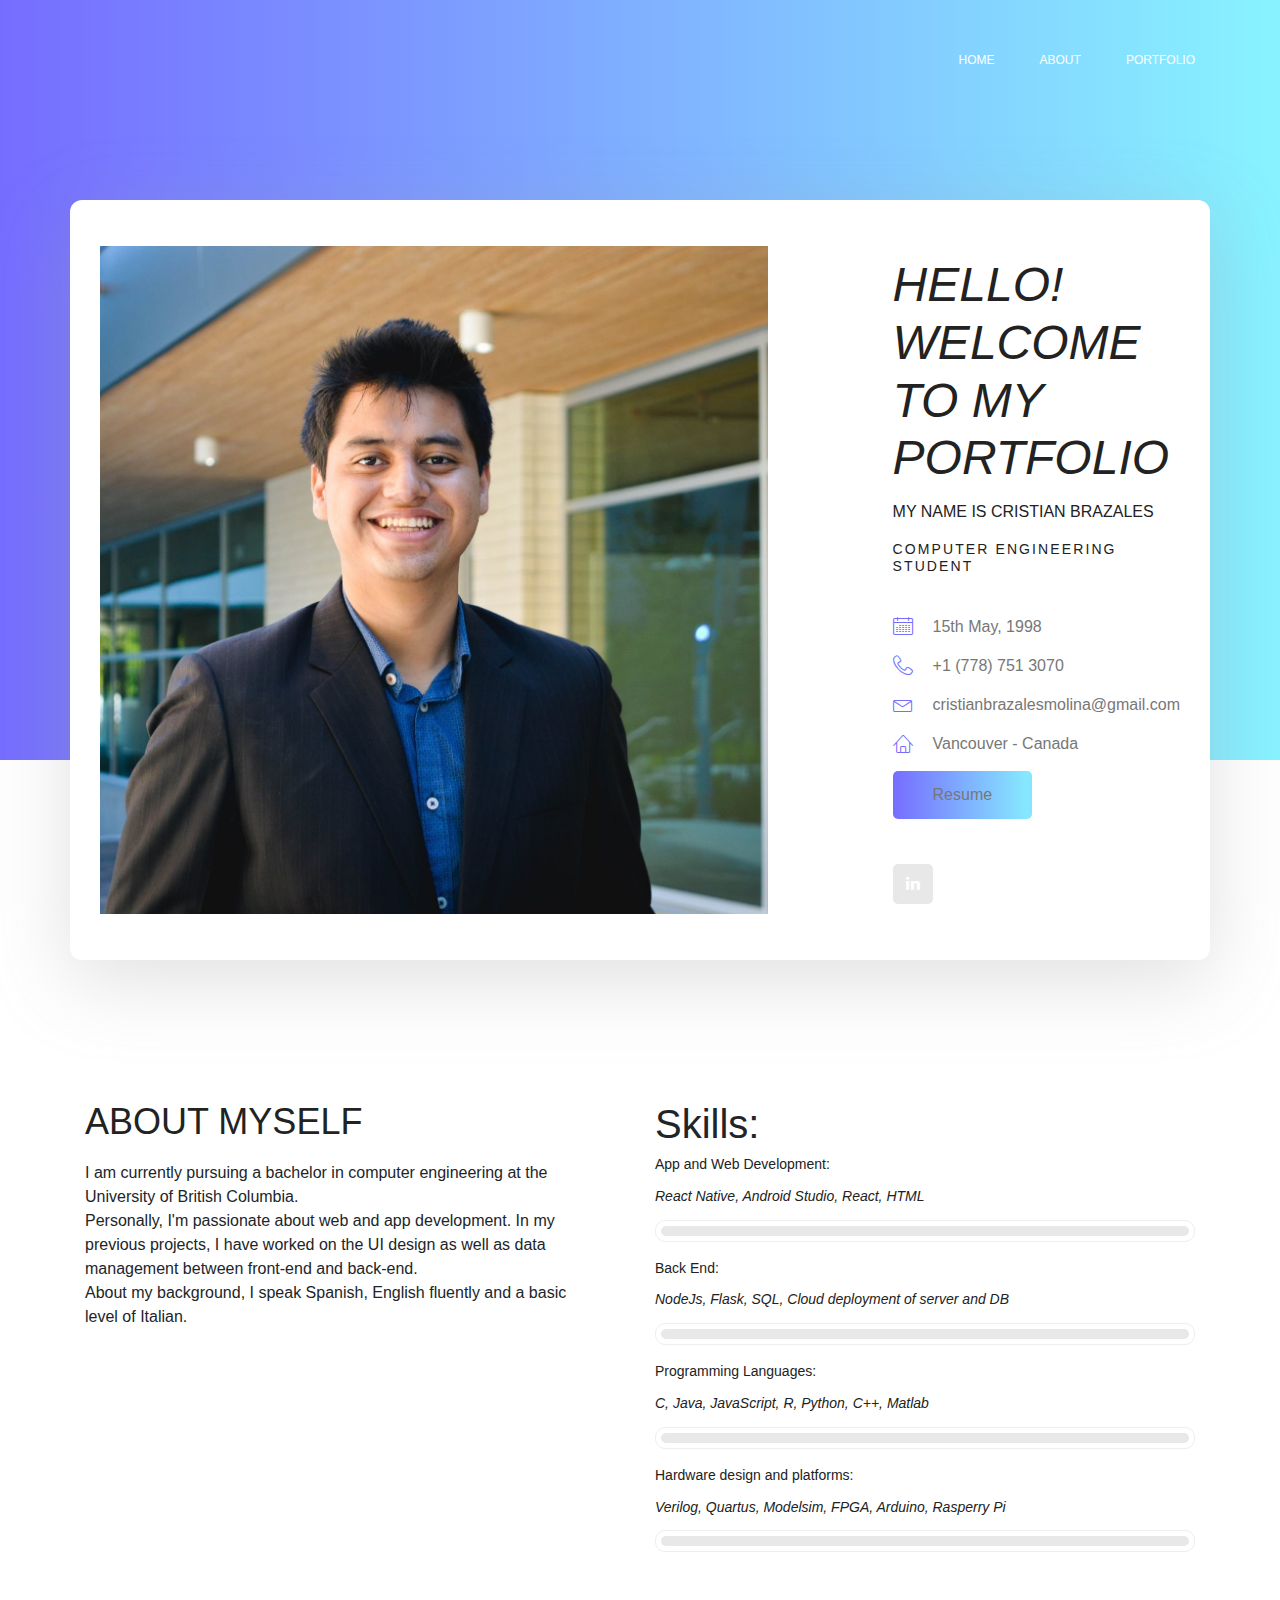
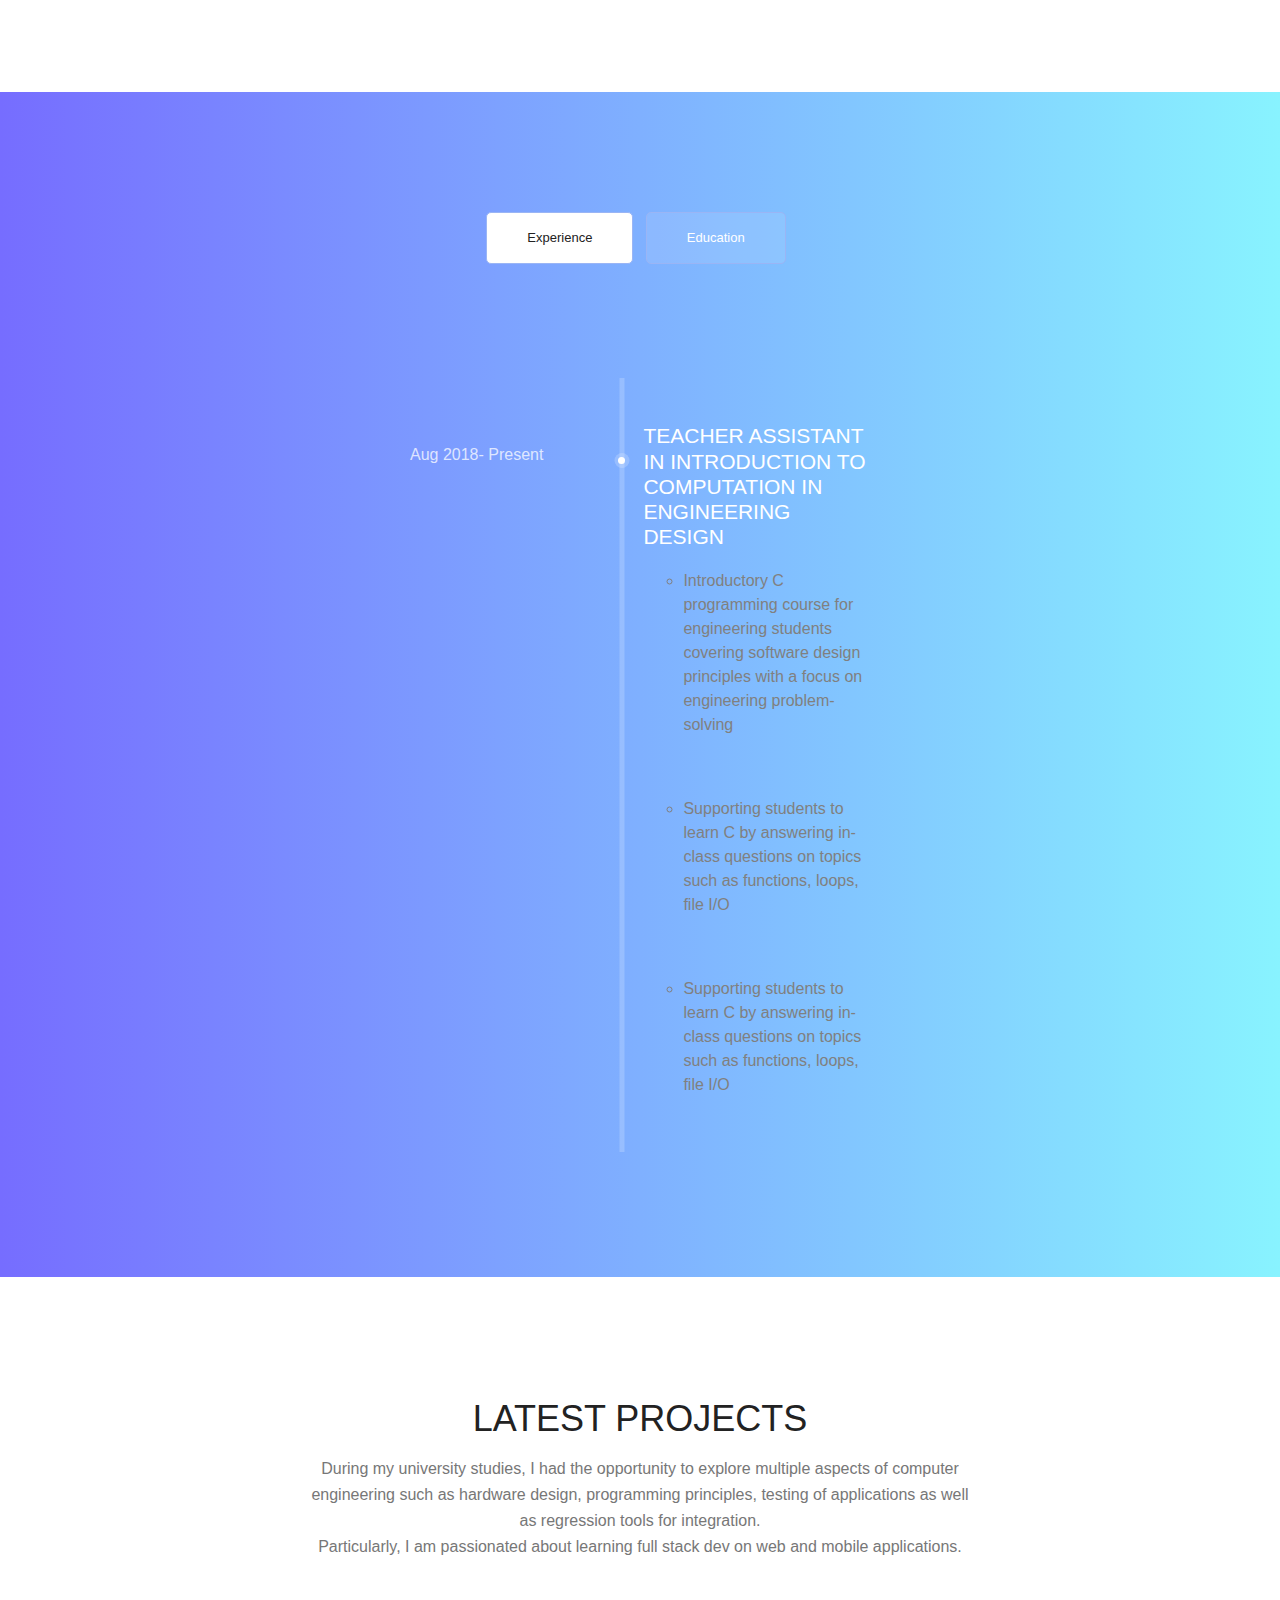
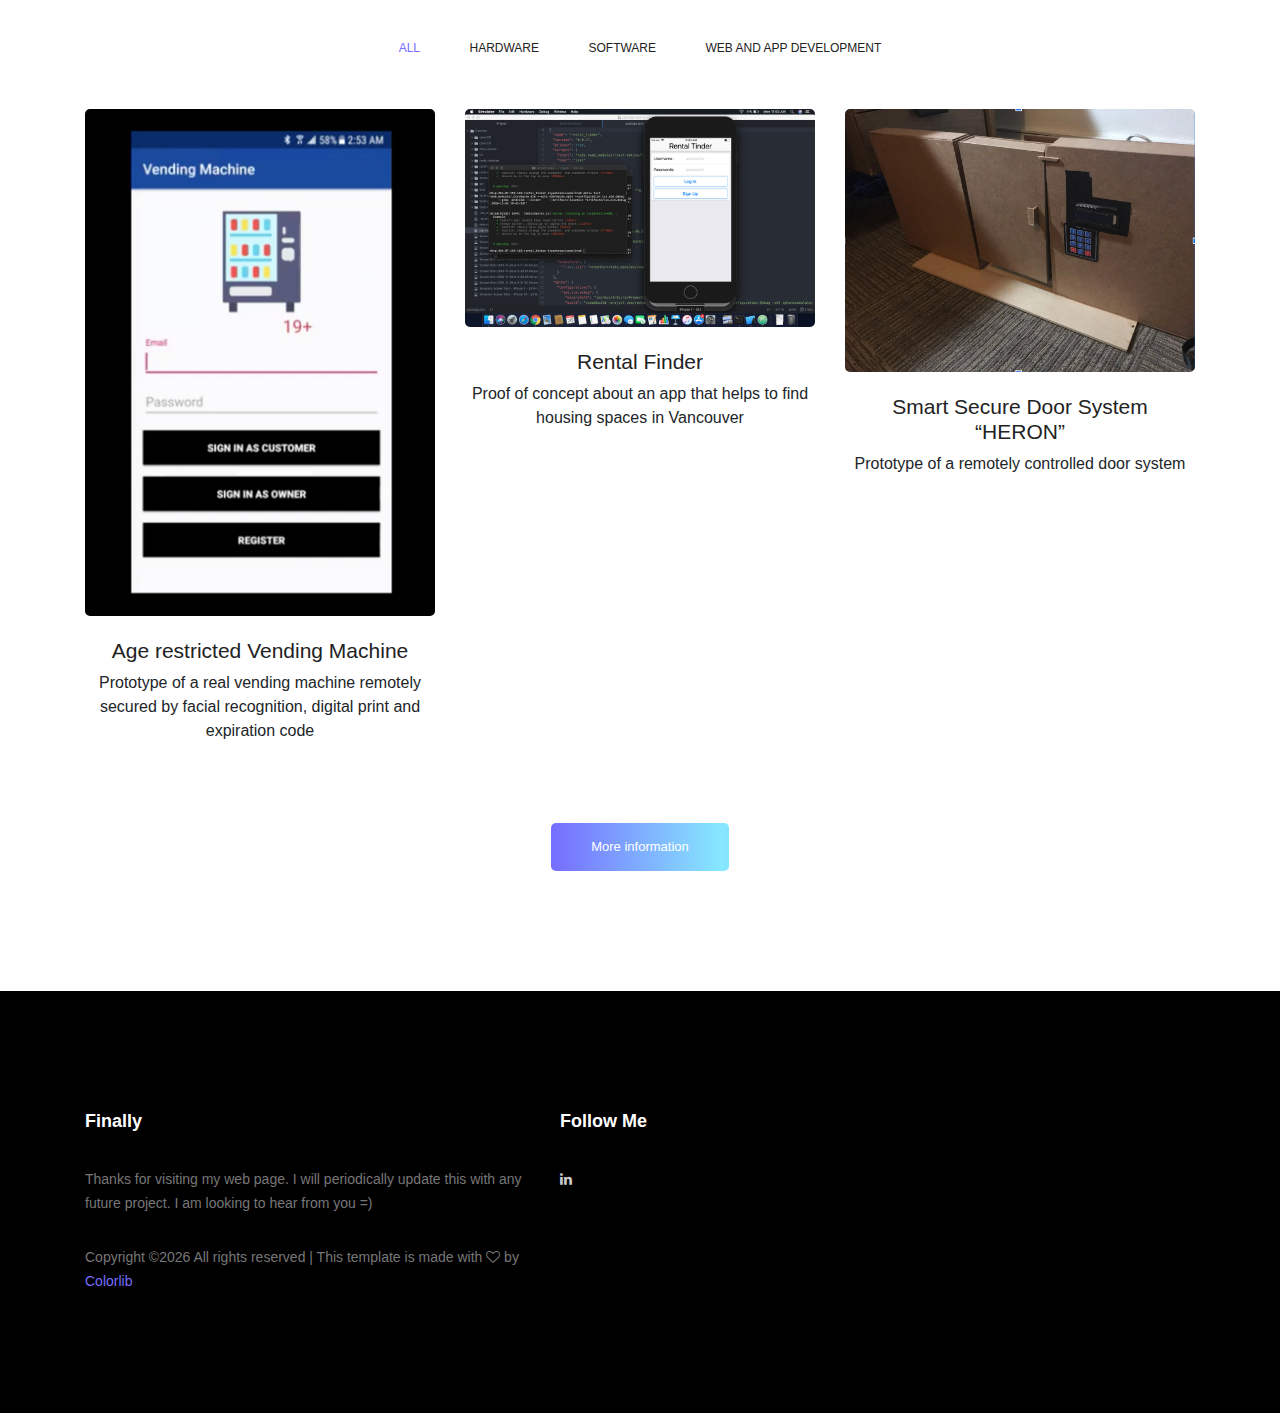
==== commit f04cf1bd: "final version 1" ====
--- a/index.html
+++ b/index.html
@@ -26,7 +26,6 @@
             	<nav class="navbar navbar-expand-lg navbar-light">
 					<div class="container box_1620">
 						<!-- Brand and toggle get grouped for better mobile display -->
-						<a class="navbar-brand logo_h" href="index.html"><img src="img/logo.png" id= logo alt=""></a>
 						<button class="navbar-toggler" type="button" data-toggle="collapse" data-target="#navbarSupportedContent" aria-controls="navbarSupportedContent" aria-expanded="false" aria-label="Toggle navigation">
 							<span class="icon-bar"></span>
 							<span class="icon-bar"></span>
@@ -52,7 +51,6 @@
 										<li class="nav-item"><a class="nav-link" href="single-blog.html">Blog Details</a></li>
 									</ul>
 								</li> -->
-								<li class="nav-item"><a class="nav-link" href="contact.html">Contact</a></li>
 							</ul>
 						</div>
 					</div>
@@ -68,25 +66,30 @@
 					<div class="banner_content">
 						<div class="media">
 							<div class="d-flex">
-								<img src="img/personal.jpg" alt="">
+								<img src="img/personal.jpg" width=100% height =100% alt="">
 							</div>
 							<div class="media-body">
 								<div class="personal_text">
-									<h6>Hello there!  Welcome to my portfolio!!  My name is</h6>
-									<h3>Cristian Brazales</h3>
-									<h4>Computer Engineering Student</h4>
+									<h3 style= "font-style: italic">Hello!</br> Welcome to my portfolio </h3>
+                   <h4> My name is Cristian Brazales </h4>
+
+									<h6>Computer Engineering Student</h6>
 									<p></p>
 									<ul class="list basic_info">
 										<li><a href="#"><i class="lnr lnr-calendar-full"></i> 15th May, 1998</a></li>
 										<li><a href="#"><i class="lnr lnr-phone-handset"></i> +1 (778) 751 3070</a></li>
 										<li><a href="#"><i class="lnr lnr-envelope"></i> cristianbrazalesmolina@gmail.com</a></li>
 										<li><a href="#"><i class="lnr lnr-home"></i> Vancouver - Canada</a></li>
+                    <li><div>
+                    <a class="main_btn" href="download/Resume_Cristian_Brazales.pdf" download="RESUME">Resume</a>
+                  </div></li>
 									</ul>
+
 									<ul class="list personal_social">
-										<li><a href="#"><i class="fa fa-facebook"></i></a></li>
-										<li><a href="#"><i class="fa fa-twitter"></i></a></li>
-										<li><a href="#"><i class="fa fa-linkedin"></i></a></li>
+										<li><a href="https://www.linkedin.com/in/cristian-brazales/"><i class="fa fa-linkedin"></i></a></li>
+
 									</ul>
+
 								</div>
 							</div>
 						</div>
@@ -103,8 +106,12 @@
         			<div class="col-lg-6">
         				<div class="welcome_text">
         					<h4>About Myself</h4>
-        					<p> tell me more about why i am doing this juju
-                  </p><div class="row">
+                  <p> I am currently pursuing a bachelor in computer engineering at the University of British Columbia.</br>
+                      Personally, I'm passionate about web and app development. In my previous projects, I have worked on the UI design as well as data management between front-end and back-end.</br>
+                      About my background, I speak Spanish, English fluently and a basic level of Italian.
+
+                  </p>
+                    <div class="row">
         						<!-- <div class="col-md-4">
         							<div class="wel_item">
         								<i class="lnr lnr-database"></i>
@@ -112,20 +119,8 @@
         								<p>Total Donation</p>
         							</div>
         						</div> -->
-        						<div class="col-md-4">
-        							<div class="wel_item">
-        								<i class="lnr lnr-book"></i>
-        								<h4></h4>
-        								<p>projects</p>
-        							</div>
-        						</div>
-        						<div class="col-md-4">
-        							<div class="wel_item">
-        								<i class="lnr lnr-users"></i>
-        								<h4></h4>
-        								<p>Social Media</p>
-        							</div>
-        						</div>
+
+
         					</div>
         				</div>
         			</div>
@@ -346,7 +341,8 @@
         	<div class="container">
         		<div class="main_title">
         			<h2> Latest Projects</h2>
-        			<p>I am presonally interested in full stack  web and app development</p>
+        			<p>During my university studies, I had the opportunity to explore multiple aspects of computer engineering such as hardware design, programming principles, testing of applications as well as regression tools for integration.
+              </br>Particularly, I am passionated about learning full stack dev on web and mobile applications.</p>
         		</div>
         		<div class="isotope_fillter">
         			<ul class="gallery_filter list">
@@ -364,11 +360,11 @@
         				<div class="h_gallery_item">
         					<div class="g_img_item">
         						<img class="img-fluid" src="img/gallery/project-1.png" alt="">
-        						<a class="light" href="img/gallery/project-1.jpg"><img src="img/gallery/icon.png" alt=""></a>
+        						<a class="light" href="img/gallery/project-1.png"><img src="img/gallery/icon.png" alt=""></a>
         					</div>
         					<div class="g_item_text">
         						<h4>Age restricted Vending Machine</h4>
-        						<p> University proof of concept design</p>
+        						<p> Prototype of a real vending machine remotely secured by facial recognition, digital print and expiration code</p>
         					</div>
         				</div>
         			</div>
@@ -376,7 +372,7 @@
         				<div class="h_gallery_item">
         					<div class="g_img_item">
         						<img class="img-fluid" src="img/gallery/project-2.png" alt="">
-        						<a class="light" href="img/gallery/project-2.jpg"><img src="img/gallery/icon.png" alt=""></a>
+        						<a class="light" href="img/gallery/project-2.png"><img src="img/gallery/icon.png" alt=""></a>
         					</div>
         					<div class="g_item_text">
         						<h4>Rental Finder</h4>
@@ -388,7 +384,7 @@
         				<div class="h_gallery_item">
         					<div class="g_img_item">
         						<img class="img-fluid" src="img/gallery/project-3.png" alt="">
-        						<a class="light" href="img/gallery/project-3.jpg"><img src="img/gallery/icon.png" alt=""></a>
+        						<a class="light" href="img/gallery/project-3.png"><img src="img/gallery/icon.png" alt=""></a>
         					</div>
         					<div class="g_item_text">
         						<h4>Smart Secure Door System “HERON”</h4>
@@ -434,7 +430,7 @@
         			</div> -->
         		</div>
         		<div class="more_btn">
-        			<a class="main_btn" href="#">Load More Items</a>
+        			<a class="main_btn" href="services.html">More information</a>
         		</div>
         	</div>
         </section>
@@ -495,42 +491,22 @@
         			<div class="col-lg-5 col-sm-6">
         				<aside class="f_widget ab_widget">
         					<div class="f_title">
-        						<h3>About Me</h3>
-        					</div>
-        					<p>Do you want to be even more successful? Learn to love learning and growth. The more effort you put into improving your skills,</p>
+        						<h3>Finally</h3>
+        					</div>
+        					<p> Thanks for visiting my web page. I will periodically update this with any future project. I am looking to hear from you =) </p>
         					<p><!-- Link back to Colorlib can't be removed. Template is licensed under CC BY 3.0. -->
 Copyright &copy;<script>document.write(new Date().getFullYear());</script> All rights reserved | This template is made with <i class="fa fa-heart-o" aria-hidden="true"></i> by <a href="https://colorlib.com" target="_blank">Colorlib</a>
 <!-- Link back to Colorlib can't be removed. Template is licensed under CC BY 3.0. --></p>
         				</aside>
         			</div>
-        			<div class="col-lg-5 col-sm-6">
-        				<aside class="f_widget news_widget">
-        					<div class="f_title">
-        						<h3>Newsletter</h3>
-        					</div>
-        					<p>Stay updated with our latest trends</p>
-        					<div id="mc_embed_signup">
-                                <form target="_blank" action="https://spondonit.us12.list-manage.com/subscribe/post?u=1462626880ade1ac87bd9c93a&amp;id=92a4423d01" method="get" class="subscribe_form relative">
-                                	<div class="input-group d-flex flex-row">
-                                        <input name="EMAIL" placeholder="Enter email address" onfocus="this.placeholder = ''" onblur="this.placeholder = 'Email Address '" required="" type="email">
-                                        <button class="btn sub-btn"><span class="lnr lnr-arrow-right"></span></button>
-                                    </div>
-                                    <div class="mt-10 info"></div>
-                                </form>
-                            </div>
-        				</aside>
-        			</div>
+
         			<div class="col-lg-2">
         				<aside class="f_widget social_widget">
         					<div class="f_title">
         						<h3>Follow Me</h3>
         					</div>
-        					<p>Let us be social</p>
         					<ul class="list">
-        						<li><a href="#"><i class="fa fa-facebook"></i></a></li>
-        						<li><a href="#"><i class="fa fa-twitter"></i></a></li>
-        						<li><a href="#"><i class="fa fa-dribbble"></i></a></li>
-        						<li><a href="#"><i class="fa fa-behance"></i></a></li>
+        						<li><a href="https://www.linkedin.com/in/cristian-brazales/"><i class="fa fa-linkedin"></i></a></li>
         					</ul>
         				</aside>
         			</div>
--- a/style.css
+++ b/style.css
@@ -2708,6 +2708,8 @@
 .profile_area .col-lg-7 {
   vertical-align: middle;
   align-self: center; }
+  .col-lg-6 {
+    padding:20px;}
 
 .profile_inner {
   border-bottom: 1px solid #eeeeee; }
@@ -3020,3 +3022,7 @@
   width: 100px;
   height: 100px;
 }
+#image-center{
+  vertical-align: middle;
+  align-self: middle;
+}
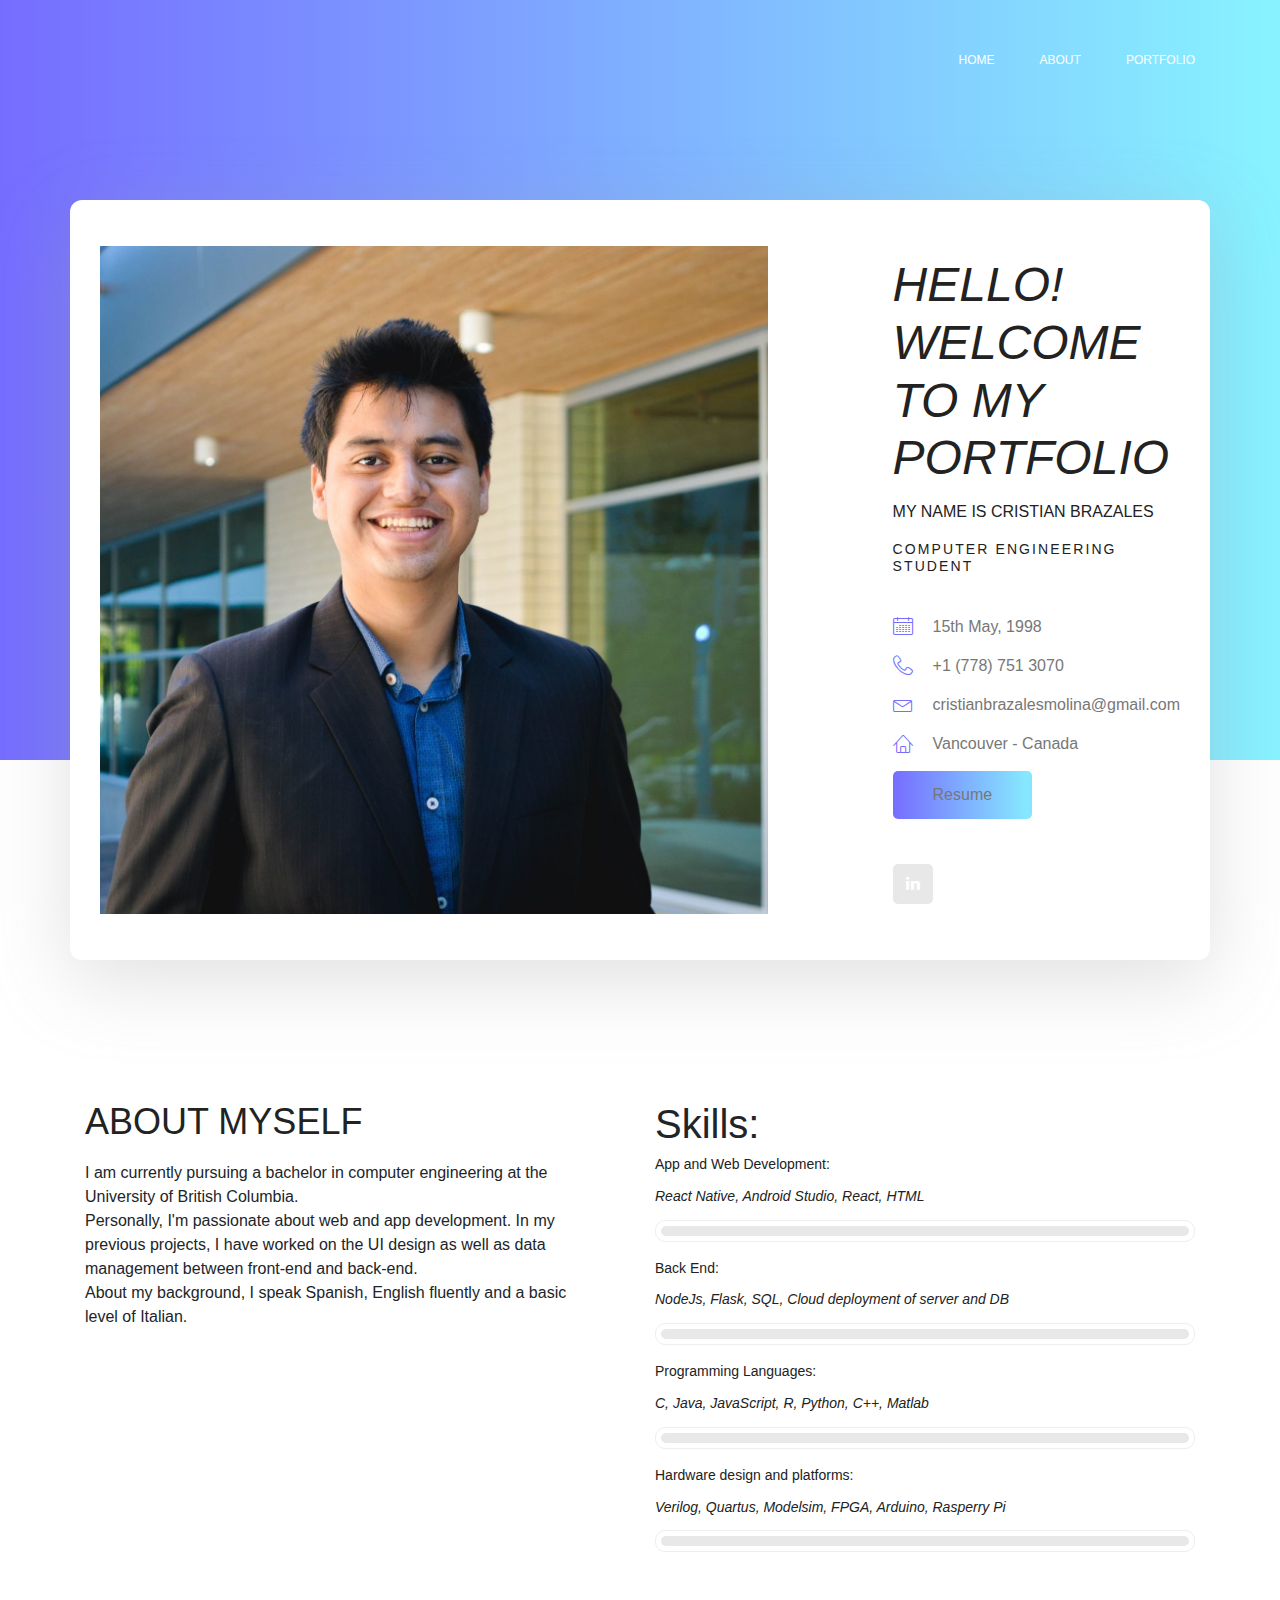
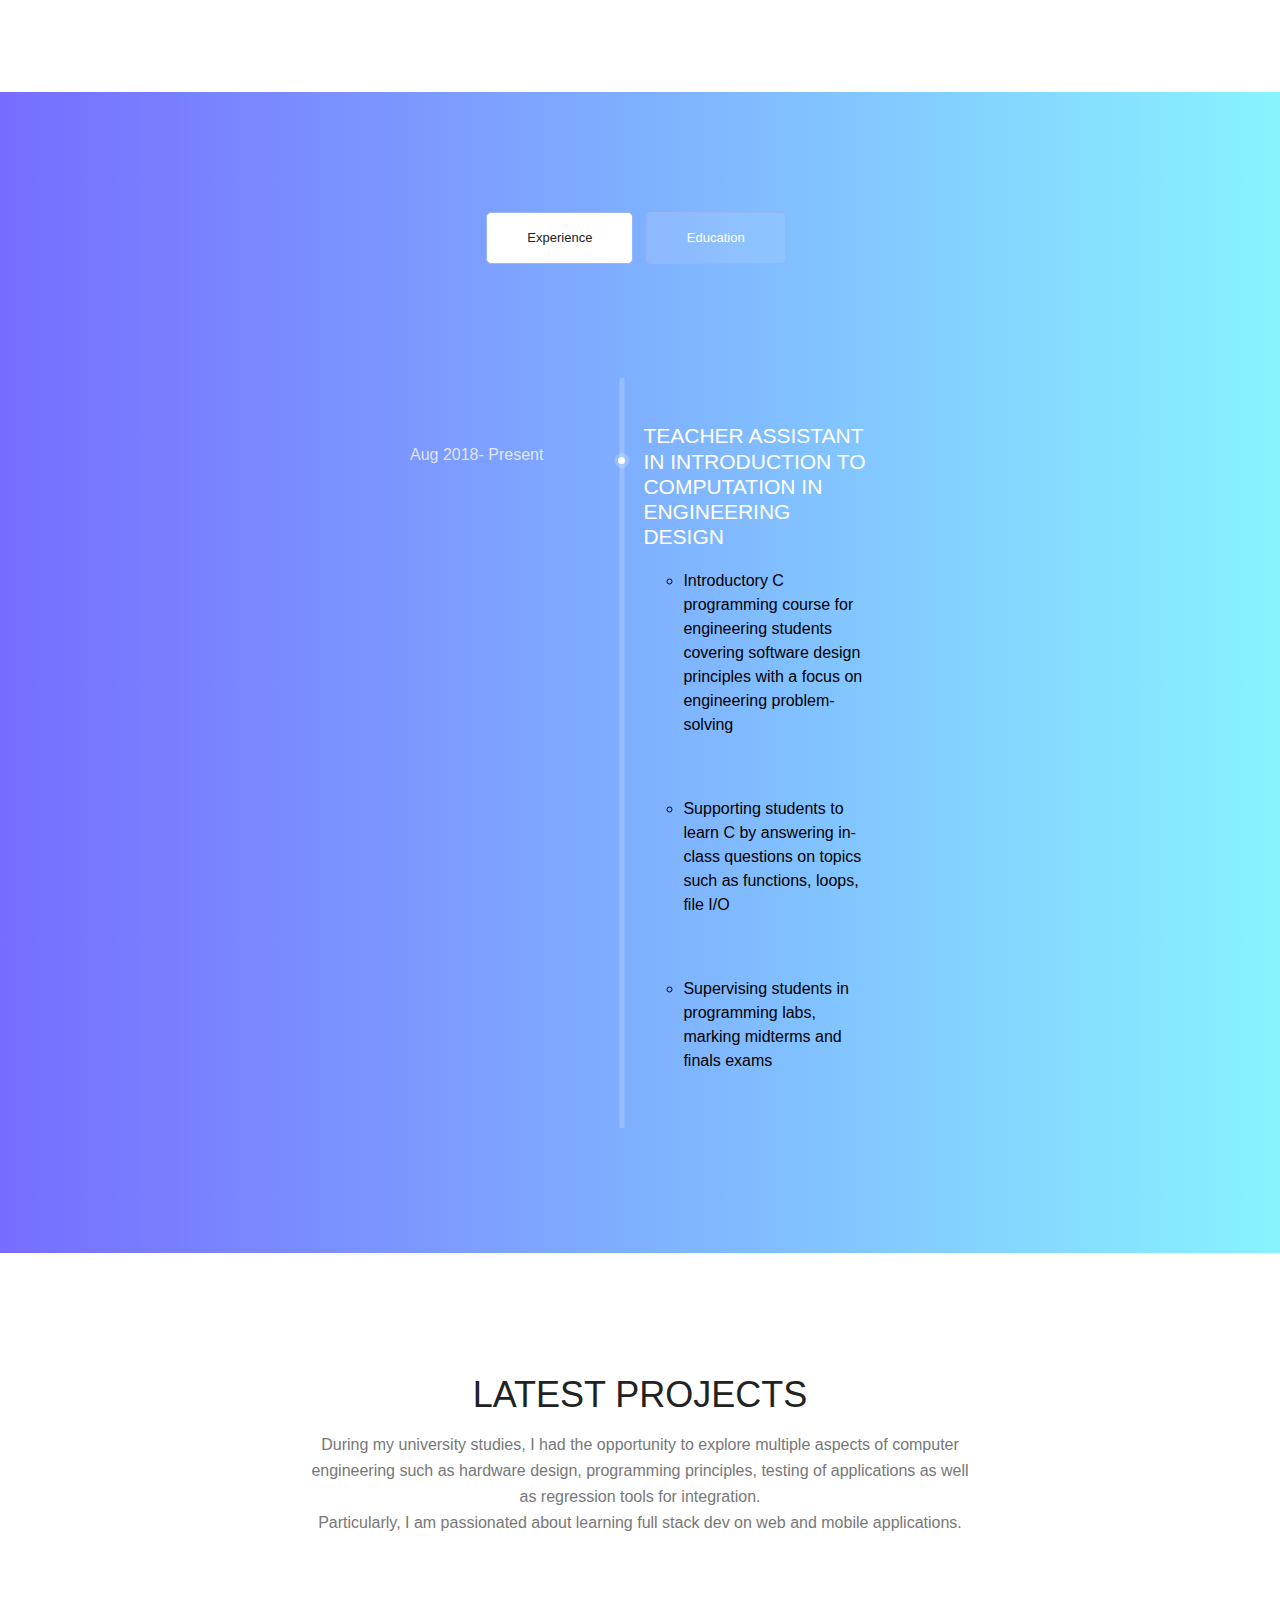
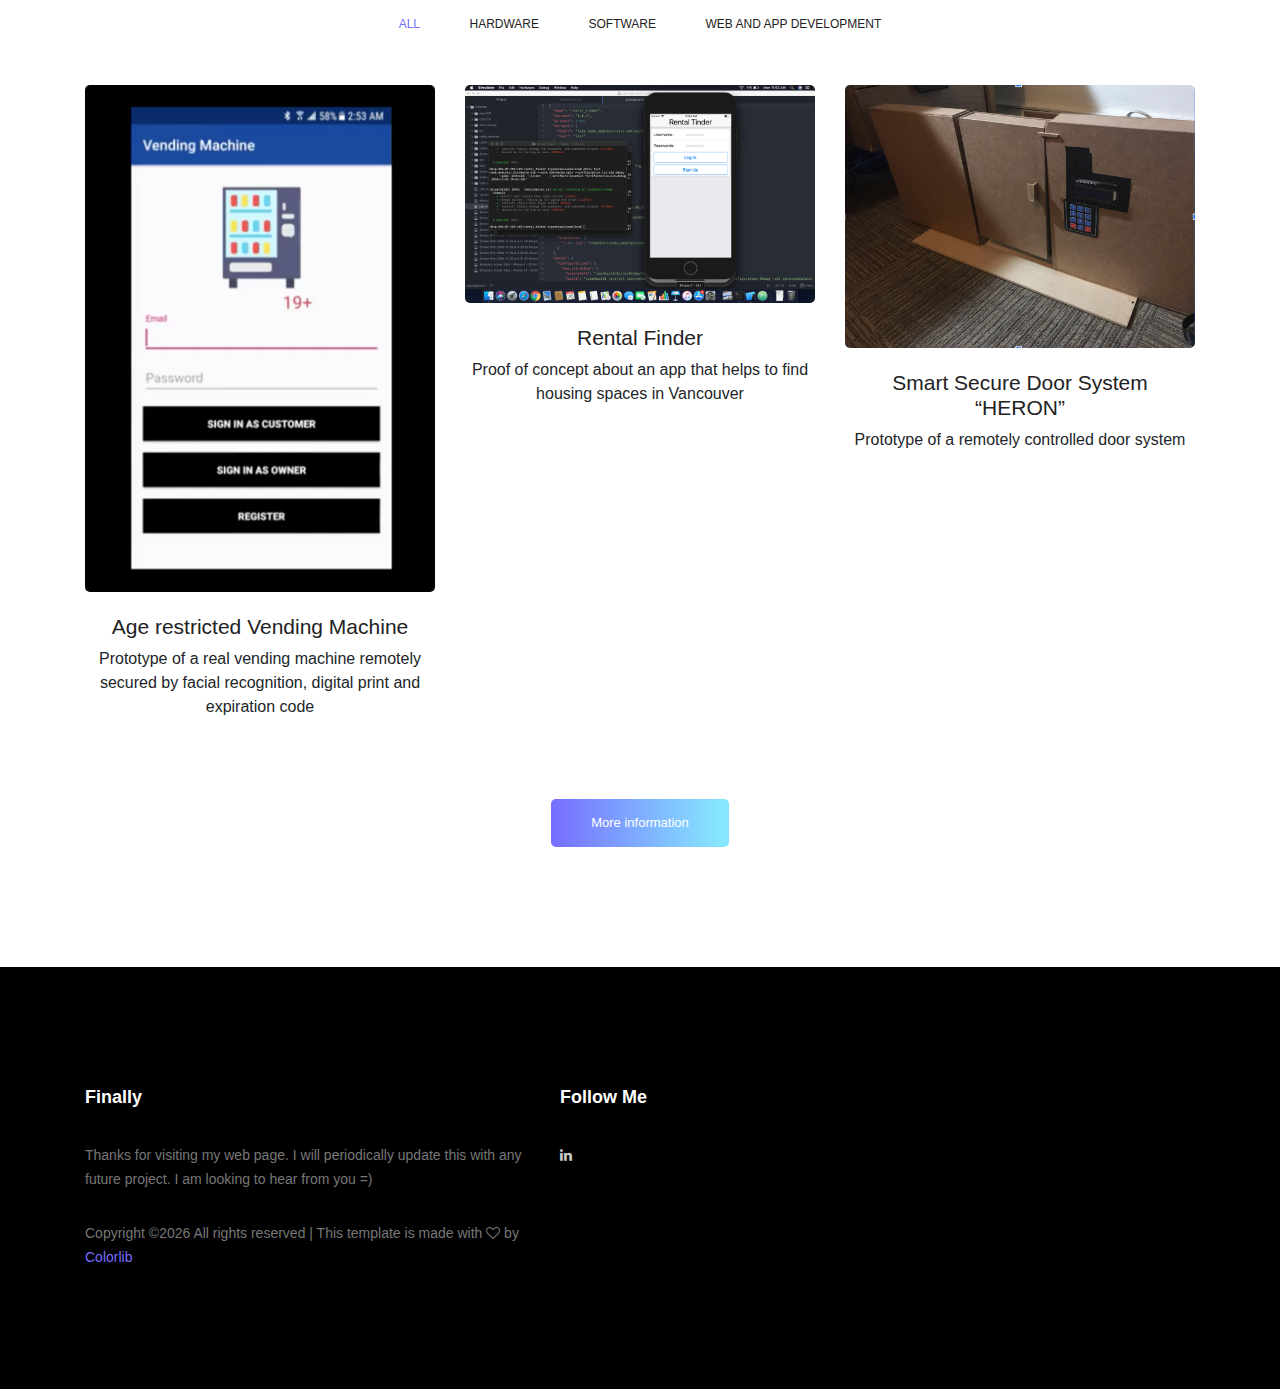
==== commit 8fd88984: "minor change" ====
--- a/index.html
+++ b/index.html
@@ -234,7 +234,7 @@
                           </li>
                           <li id=experience_description> Supporting students to learn C by answering in-class questions on topics such as functions, loops, file I/O
                           </li>
-                          <li id=experience_description> Supporting students to learn C by answering in-class questions on topics such as functions, loops, file I/O
+                          <li id=experience_description> Supervising students in programming labs, marking midterms and finals exams
                           </li>
                         </ul>
                       </p>
--- a/style.css
+++ b/style.css
@@ -2640,7 +2640,7 @@
       color: rgba(255, 255, 255, 0.75);
       margin-bottom: 0px; }
       #experience_description{
-        color:gray;
+        color:#000000;
         width: 100%;
       }
 
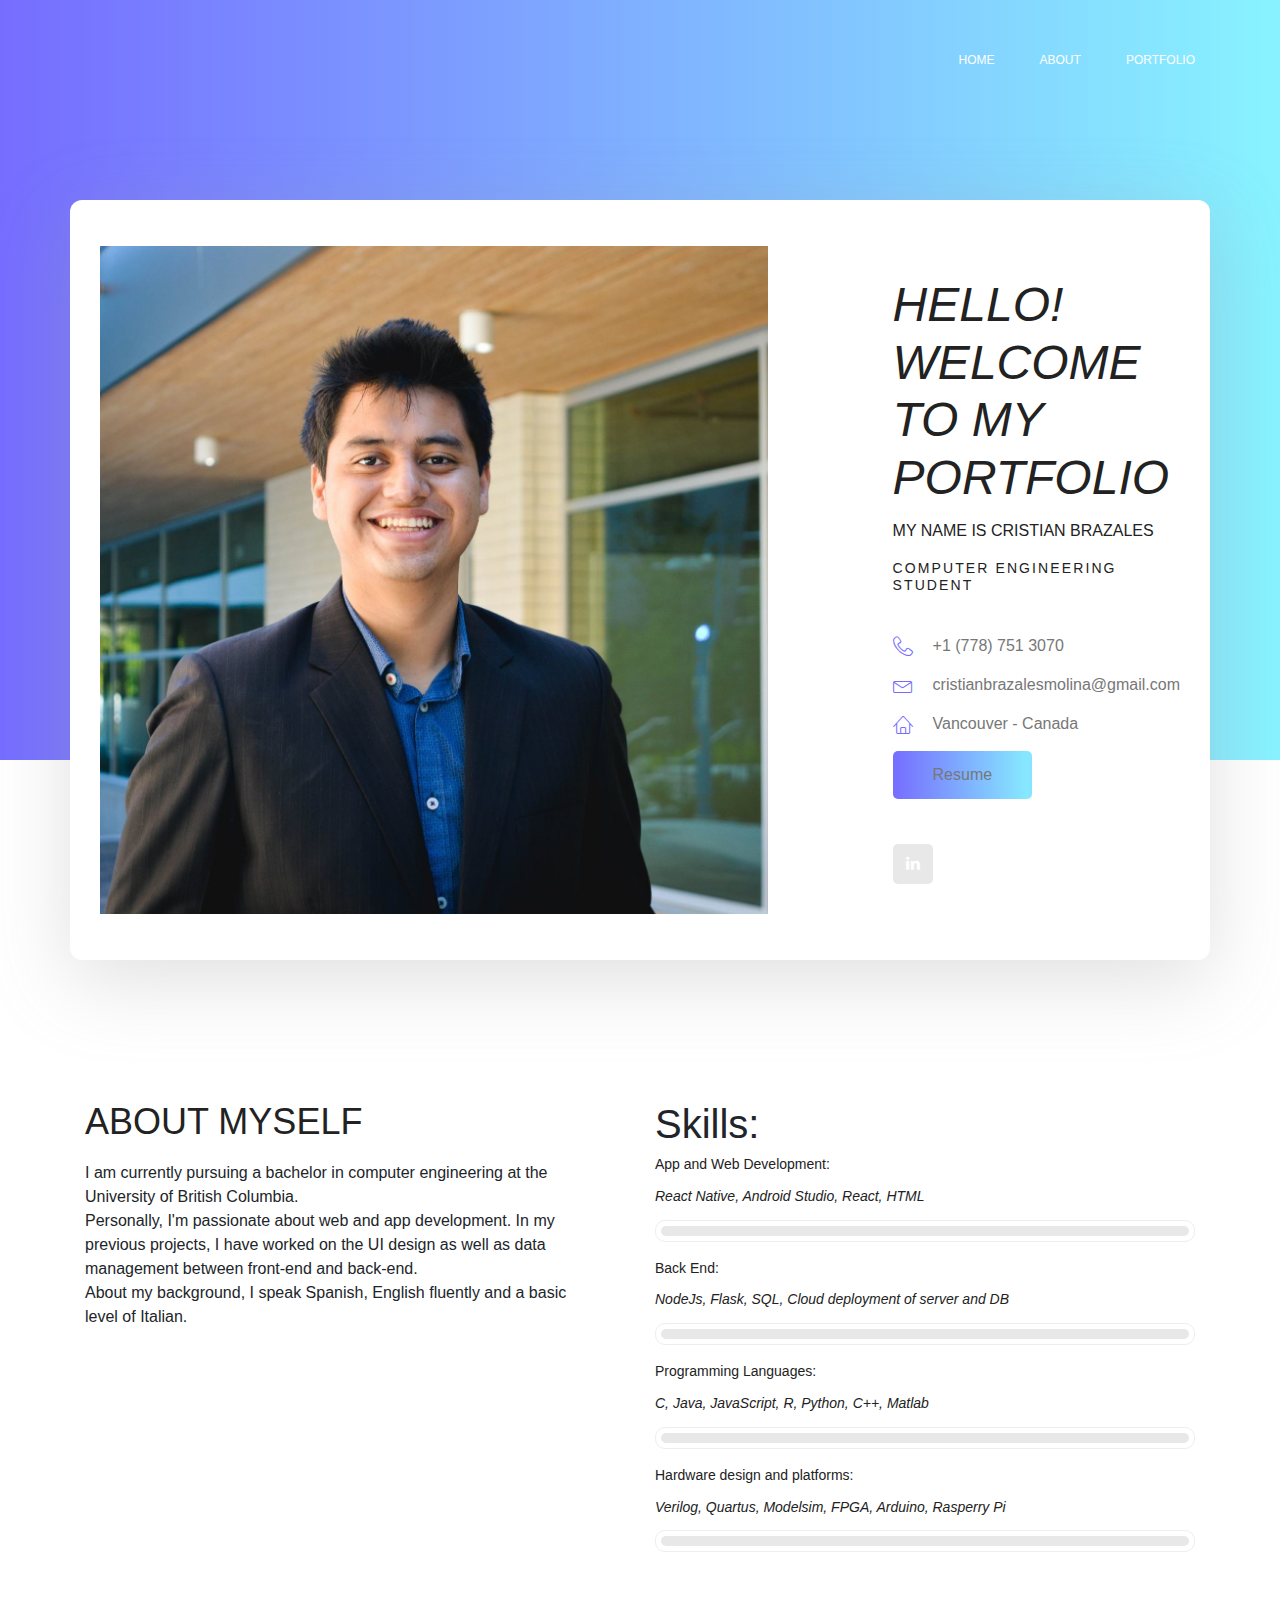
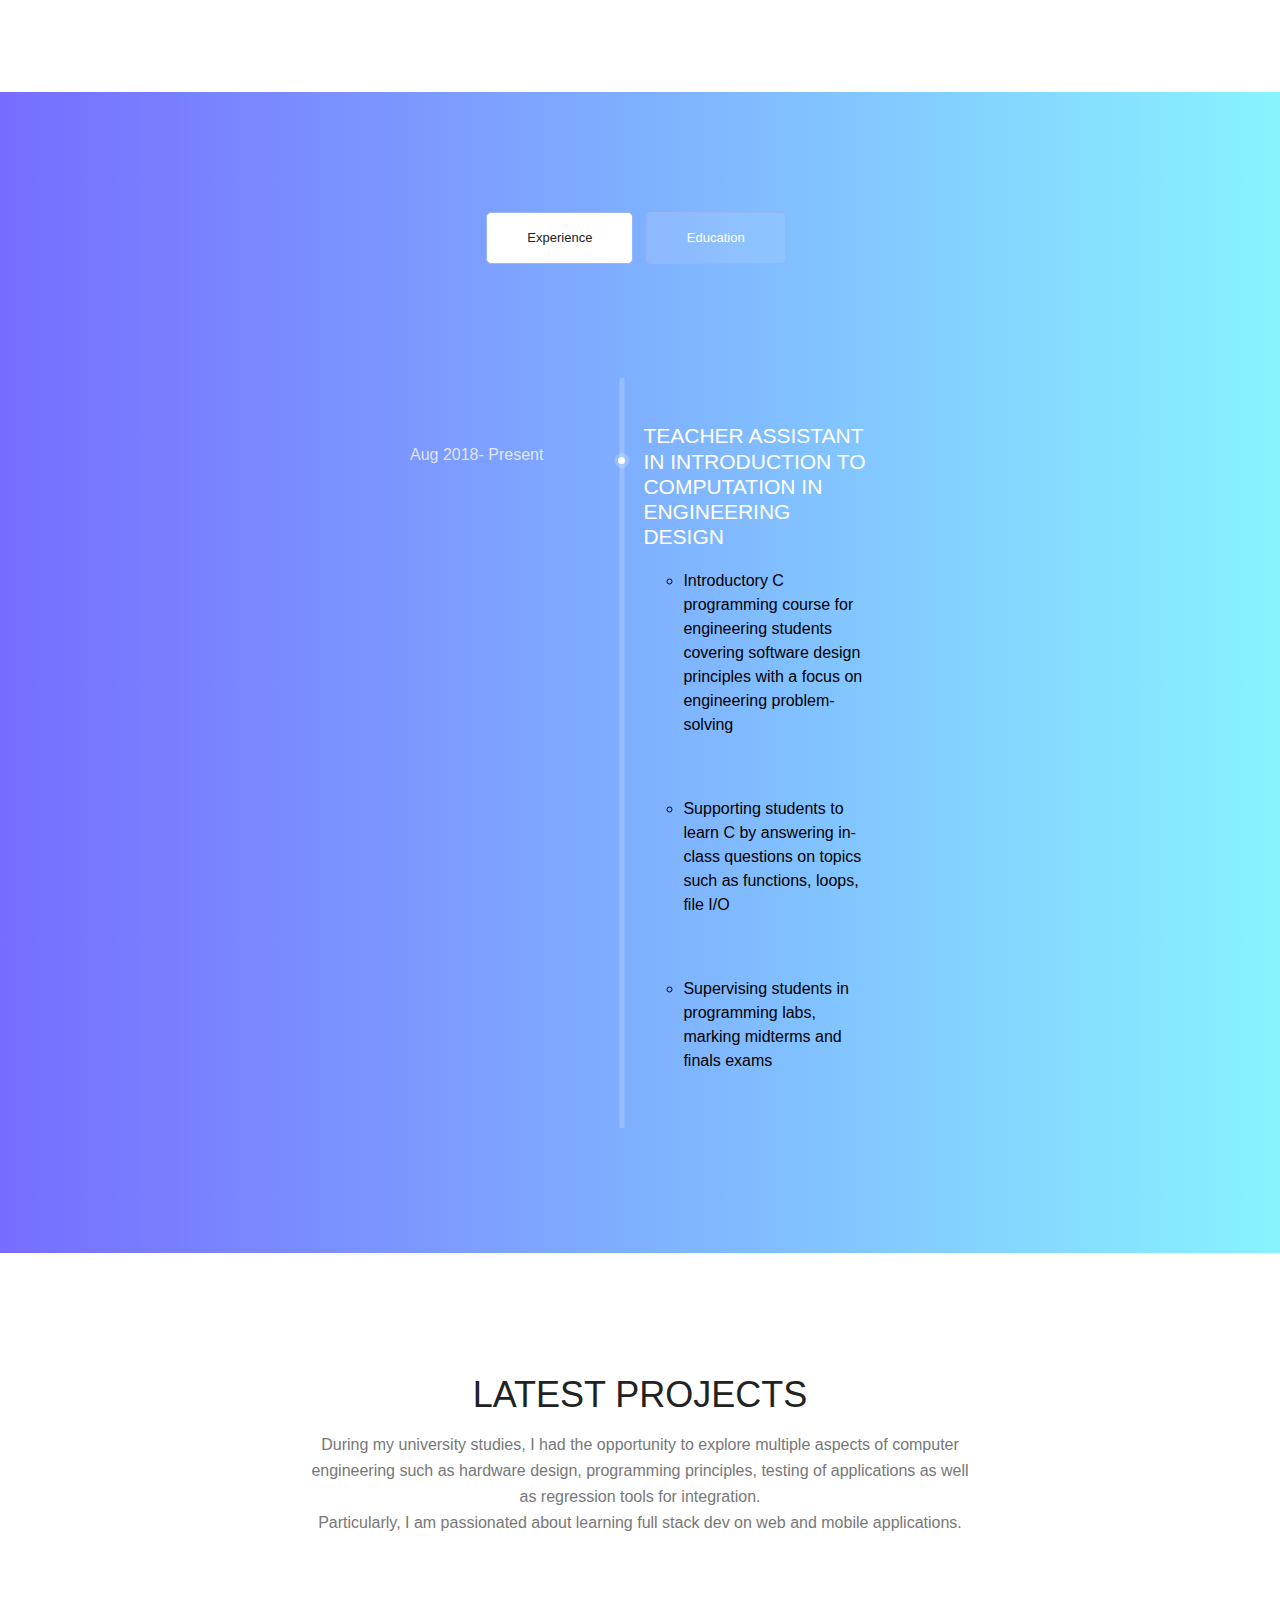
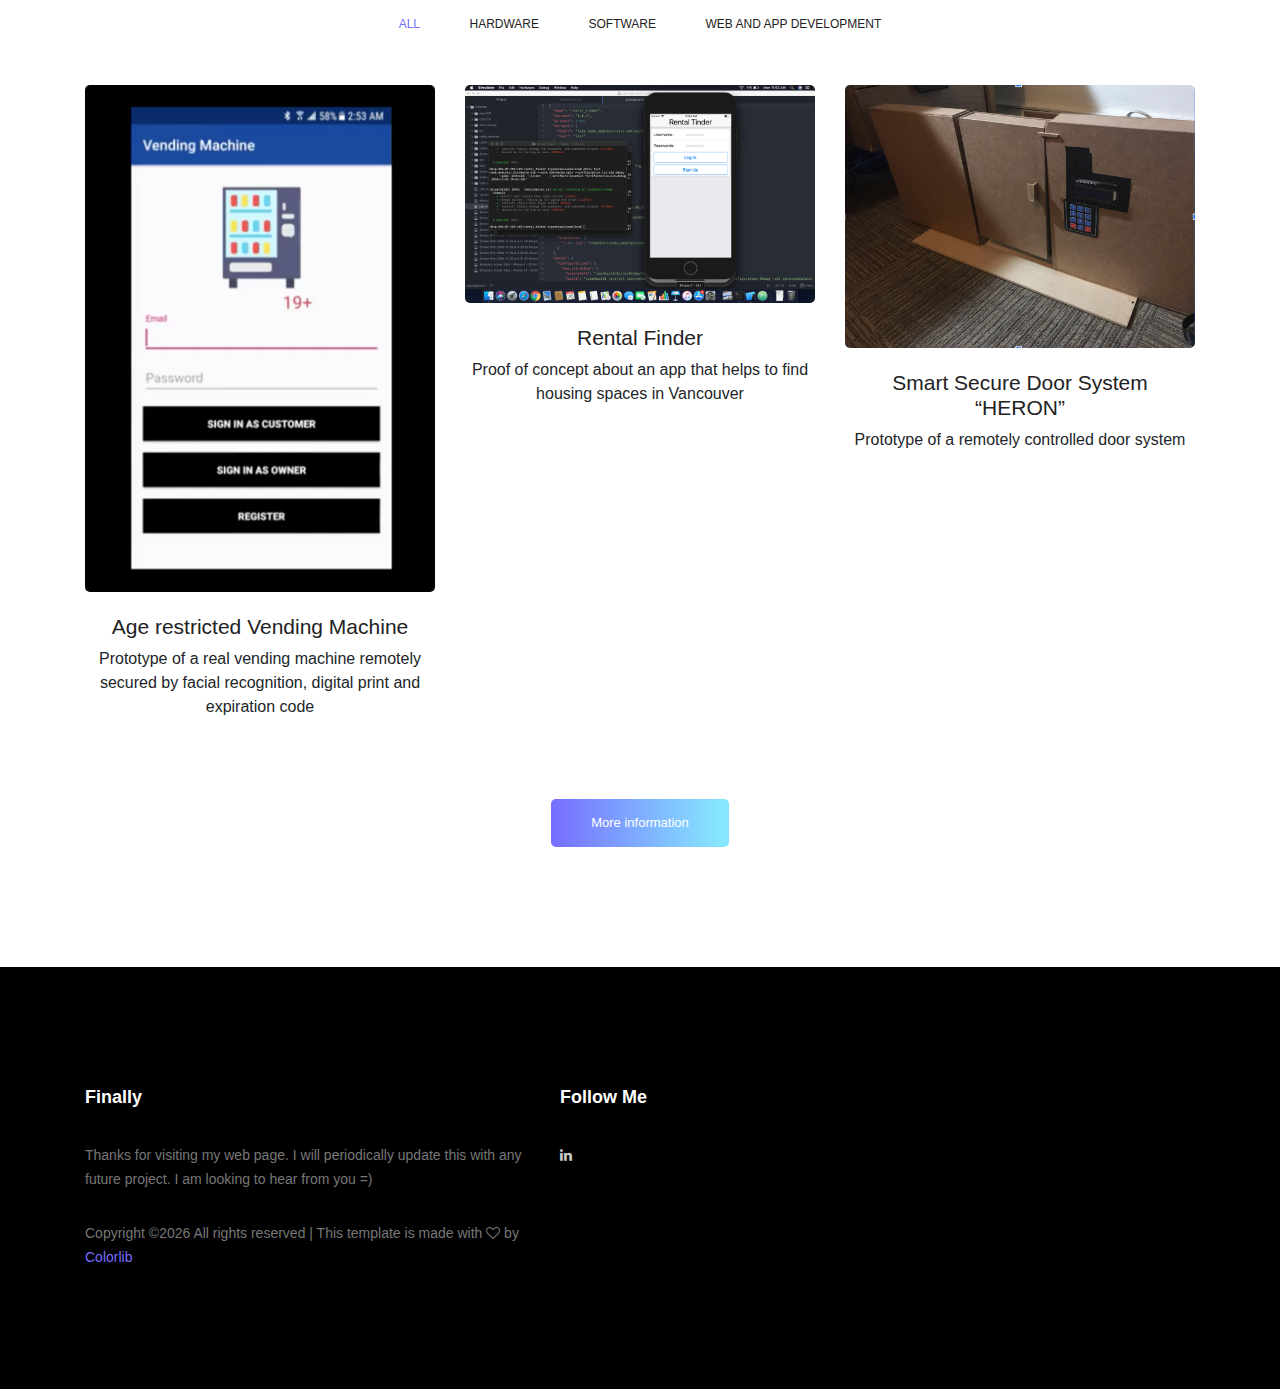
==== commit 18f1894e: "new resume" ====
--- a/index.html
+++ b/index.html
@@ -76,7 +76,6 @@
 									<h6>Computer Engineering Student</h6>
 									<p></p>
 									<ul class="list basic_info">
-										<li><a href="#"><i class="lnr lnr-calendar-full"></i> 15th May, 1998</a></li>
 										<li><a href="#"><i class="lnr lnr-phone-handset"></i> +1 (778) 751 3070</a></li>
 										<li><a href="#"><i class="lnr lnr-envelope"></i> cristianbrazalesmolina@gmail.com</a></li>
 										<li><a href="#"><i class="lnr lnr-home"></i> Vancouver - Canada</a></li>
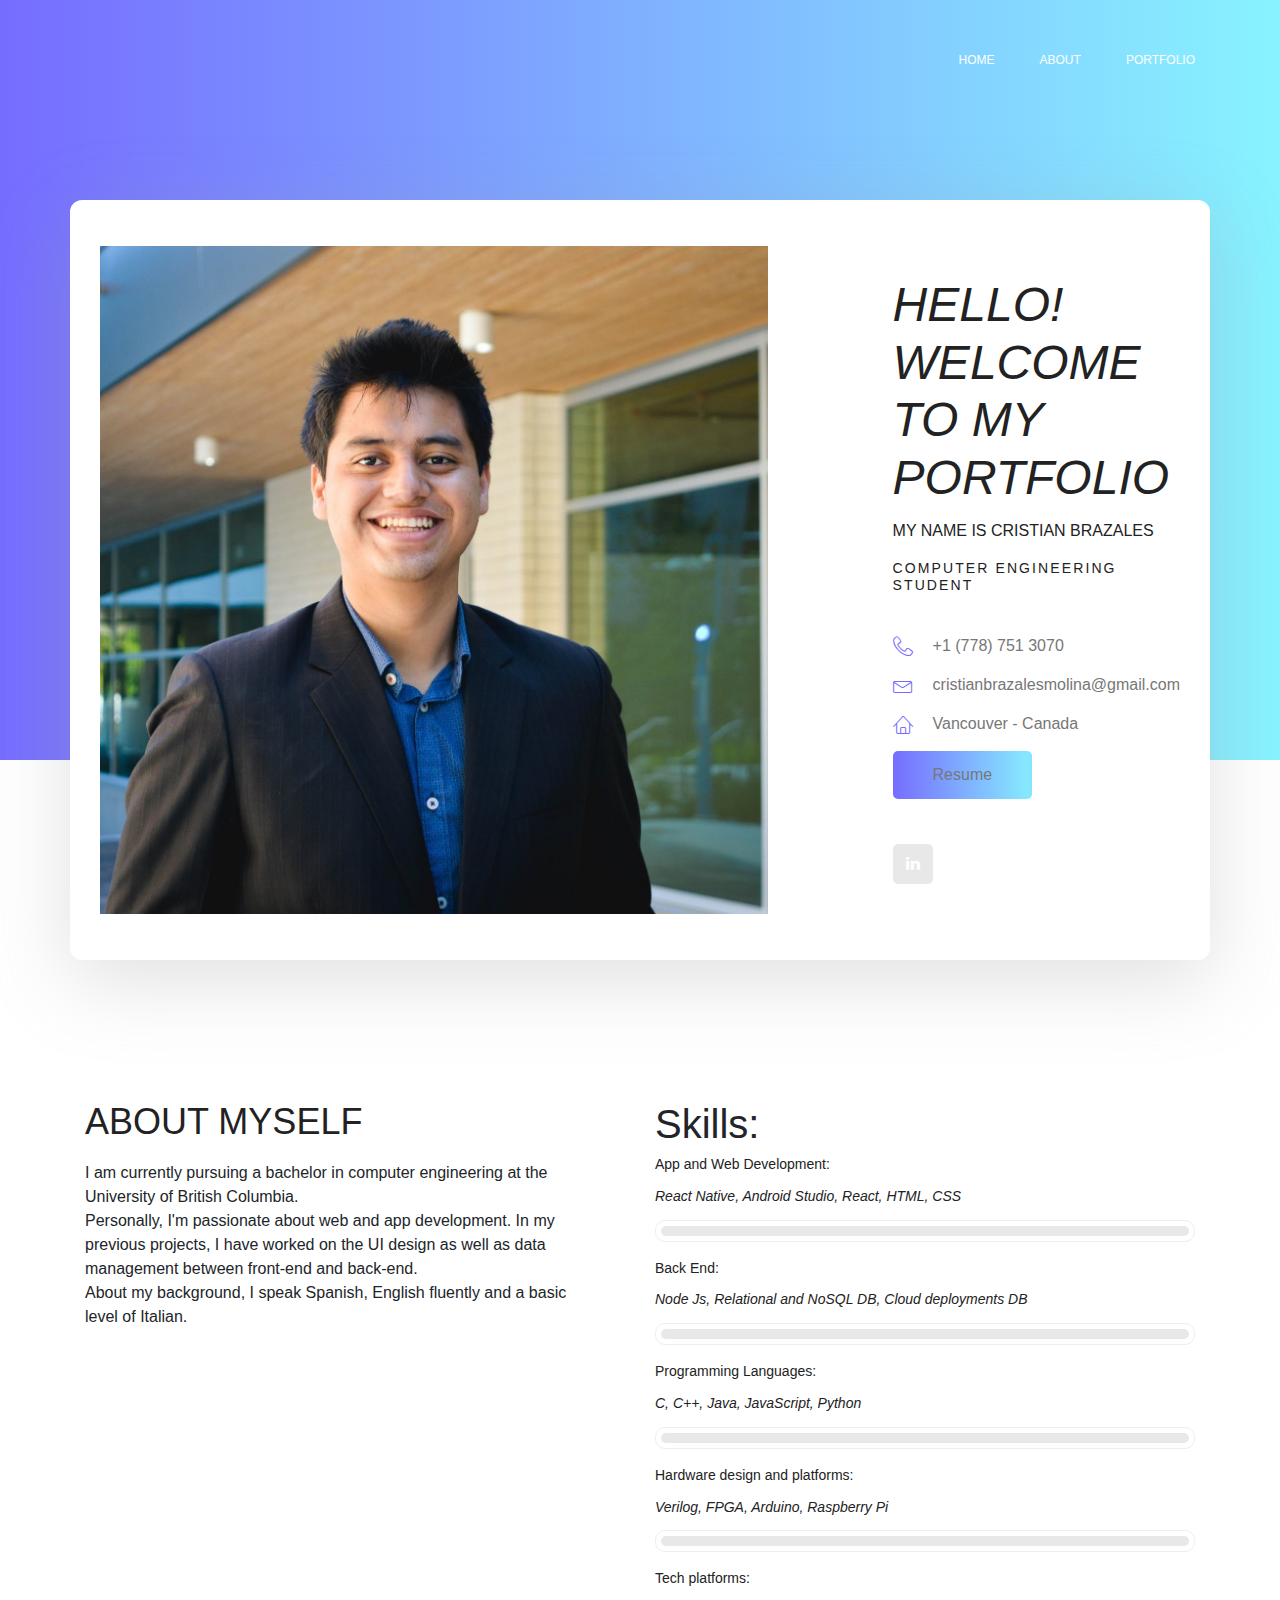
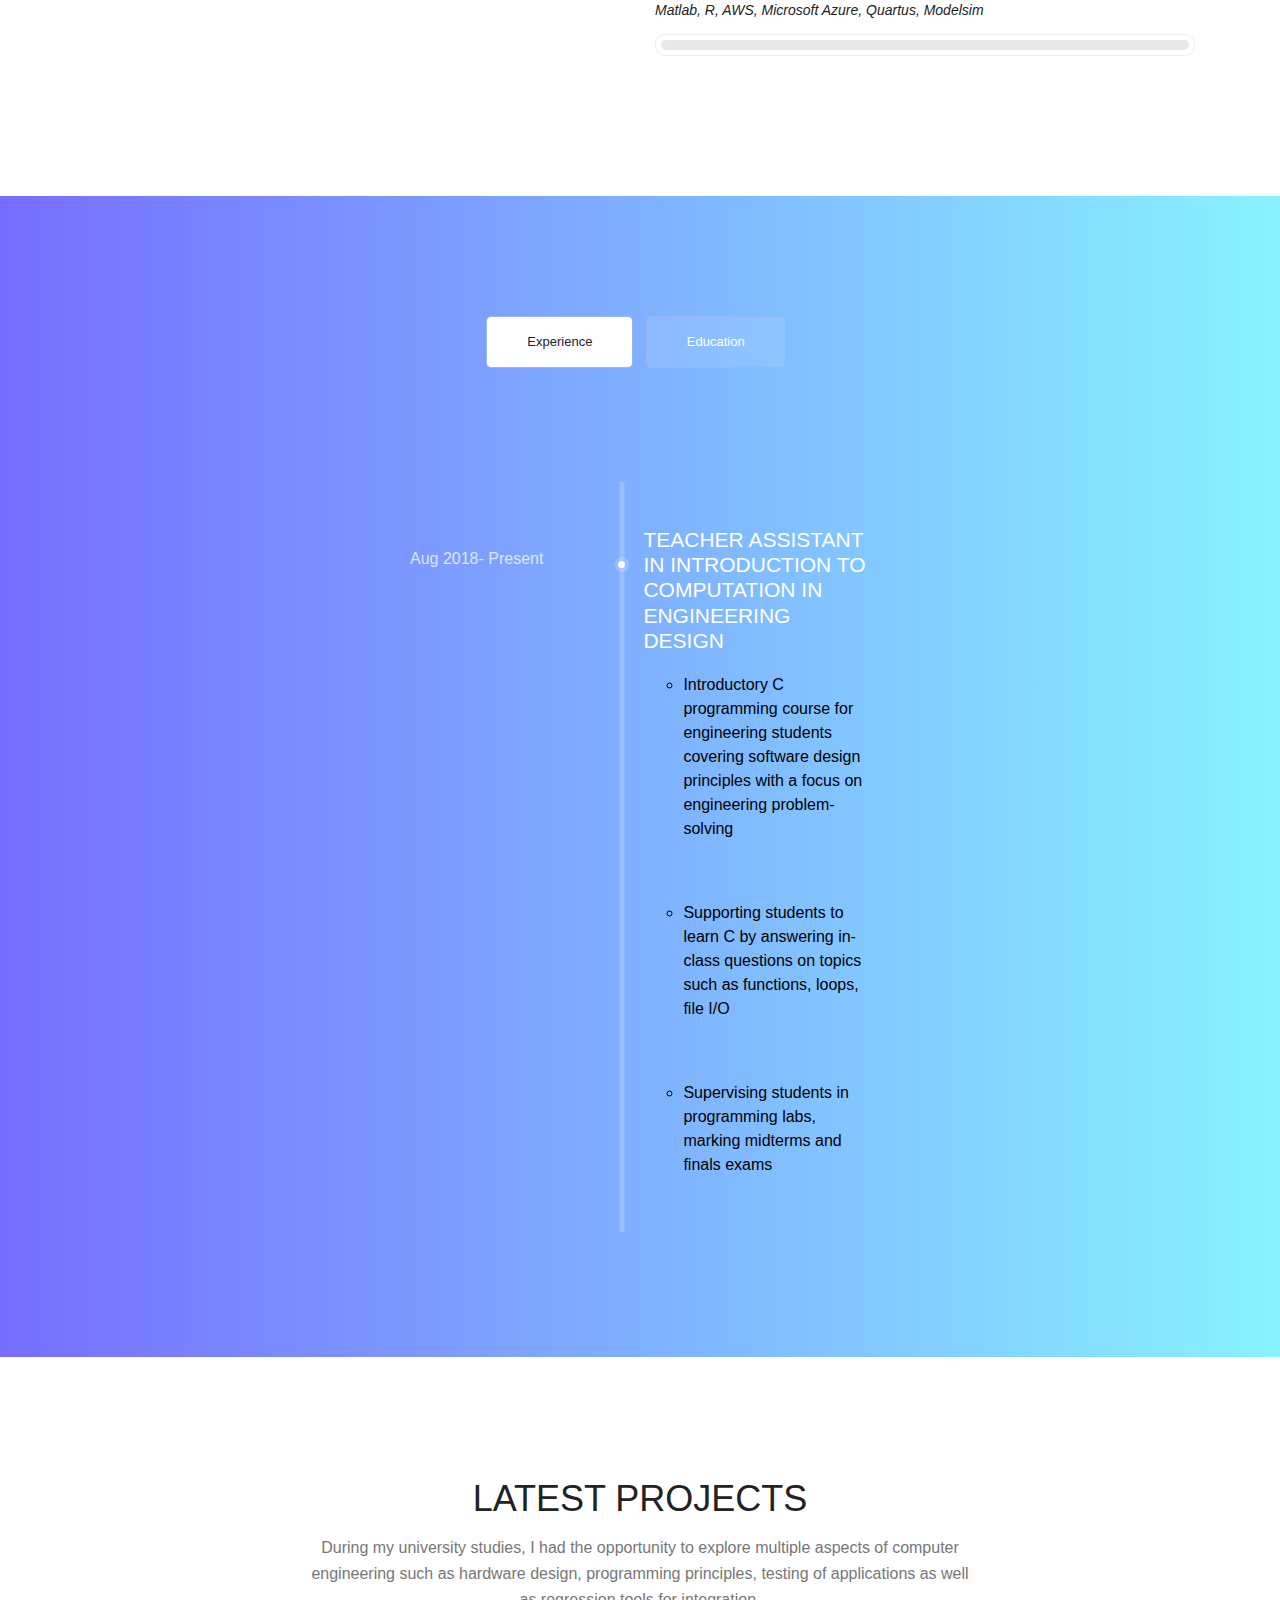
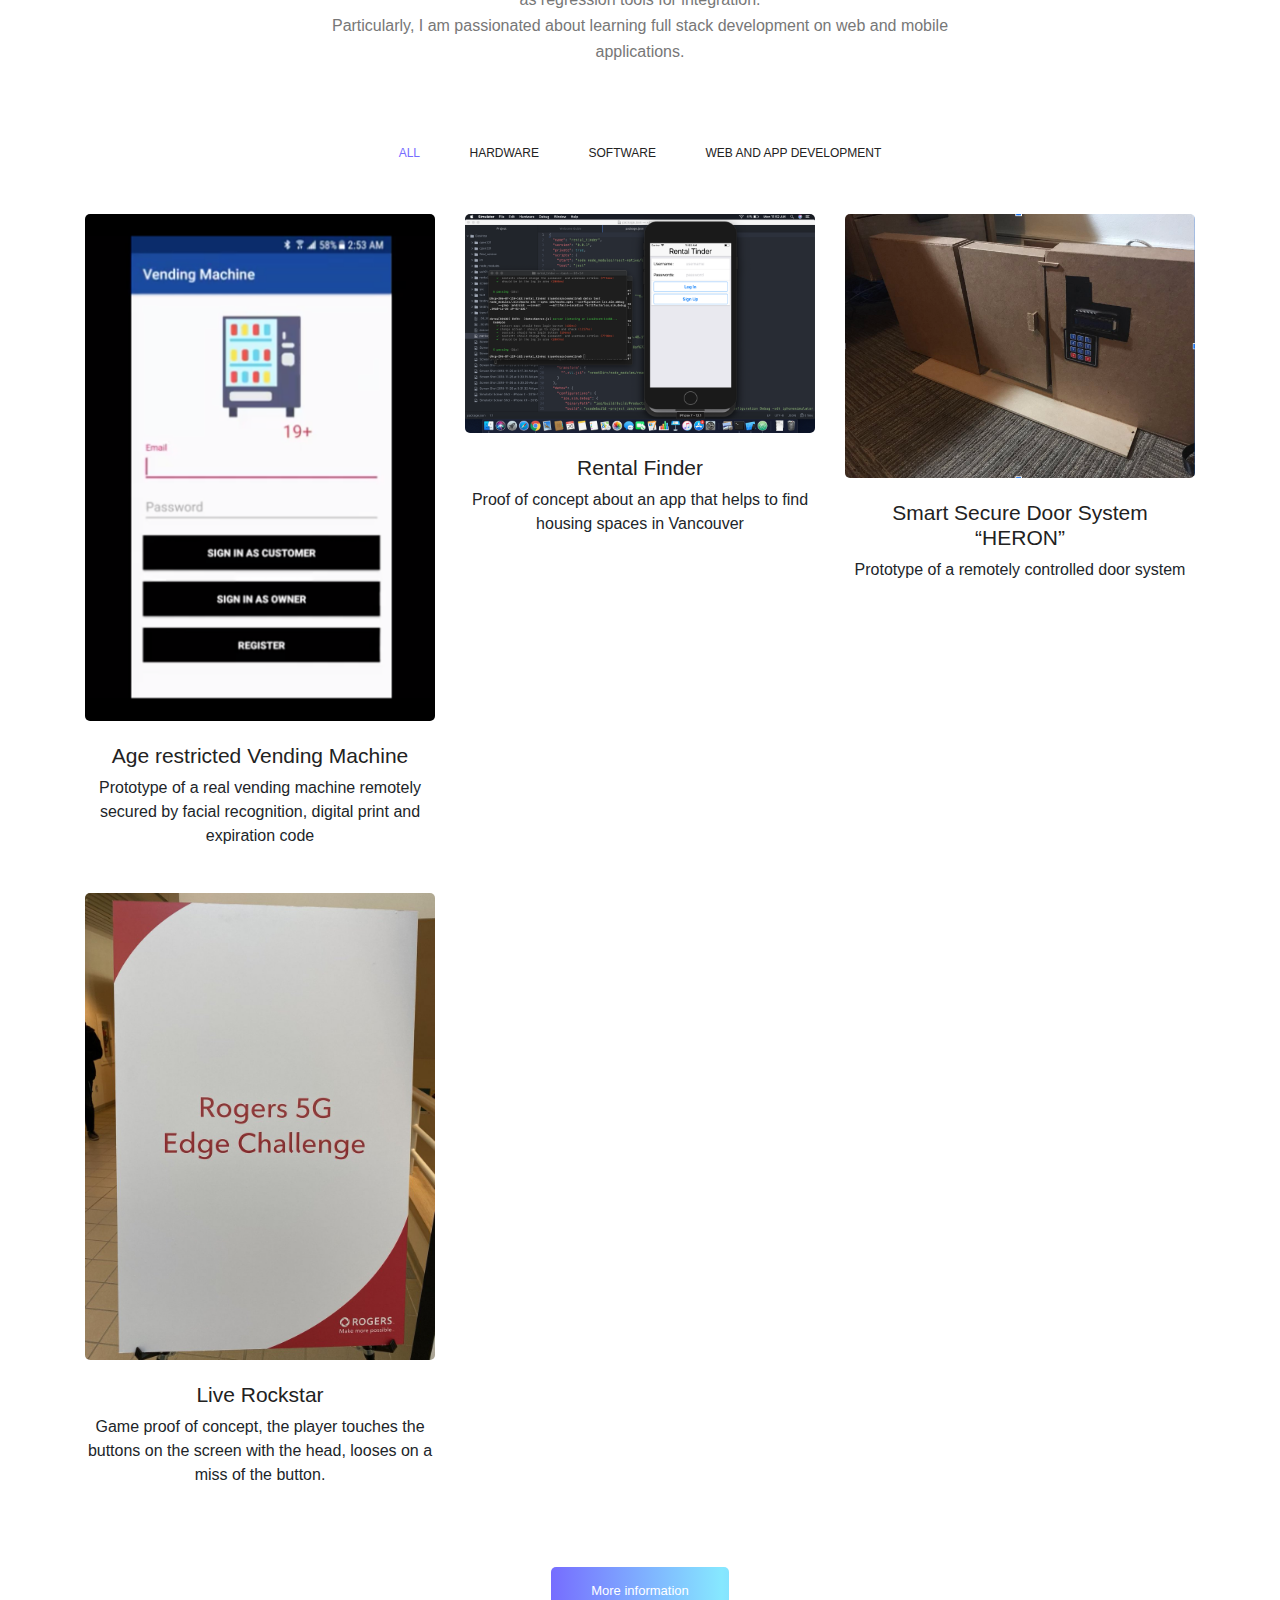
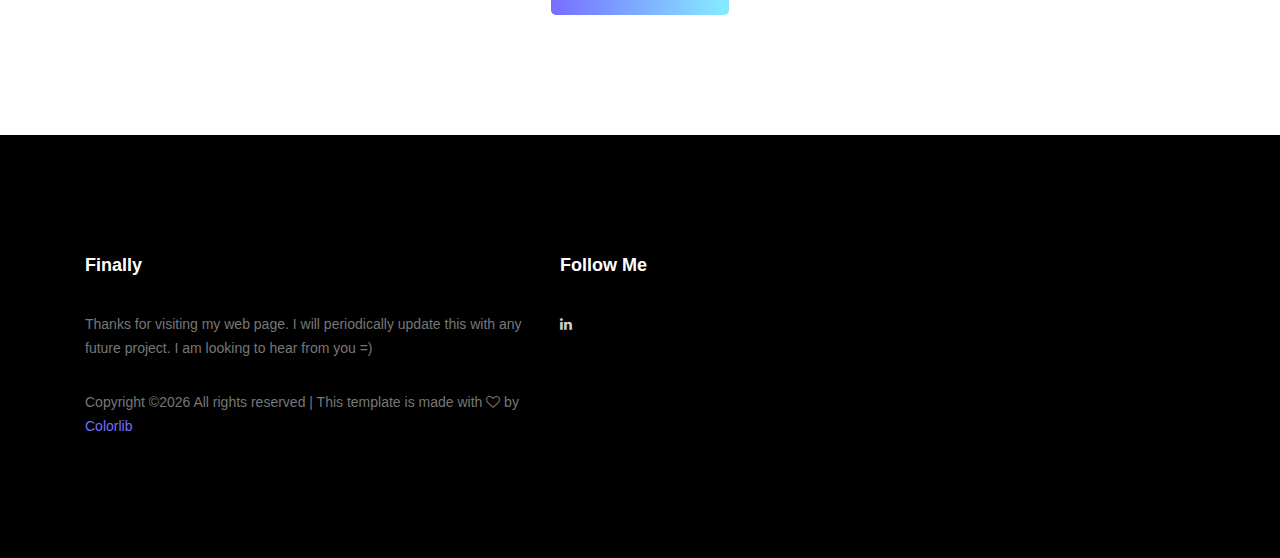
==== commit b9f8e631: "added 5g rogers competition" ====
--- a/index.html
+++ b/index.html
@@ -1,117 +1,121 @@
 <!doctype html>
 <html lang="en">
-    <head>
-        <!-- Required meta tags -->
-        <meta charset="utf-8">
-        <meta name="viewport" content="width=device-width, initial-scale=1, shrink-to-fit=no">
-        <link rel="icon" href="img/favicon.png" type="image/png">
-        <title>Personal</title>
-        <link rel="stylesheet" href="style.css">
-        <link rel="stylesheet" href="css/bootstrap.css">
-        <link rel="stylesheet" href="vendors/linericon/style.css">
-        <link rel="stylesheet" href="css/font-awesome.min.css">
-        <link rel="stylesheet" href="vendors/owl-carousel/owl.carousel.min.css">
-        <link rel="stylesheet" href="vendors/lightbox/simpleLightbox.css">
-        <link rel="stylesheet" href="vendors/nice-select/css/nice-select.css">
-        <link rel="stylesheet" href="vendors/animate-css/animate.css">
-        <link rel="stylesheet" href="vendors/popup/magnific-popup.css">
-        <link rel="stylesheet" href="vendors/flaticon/flaticon.css">
-        <link rel="stylesheet" href="css/responsive.css">
-    </head>
-    <body>
-
-        <!--================Header Menu Area =================-->
-        <header class="header_area">
-            <div class="main_menu">
-            	<nav class="navbar navbar-expand-lg navbar-light">
-					<div class="container box_1620">
-						<!-- Brand and toggle get grouped for better mobile display -->
-						<button class="navbar-toggler" type="button" data-toggle="collapse" data-target="#navbarSupportedContent" aria-controls="navbarSupportedContent" aria-expanded="false" aria-label="Toggle navigation">
-							<span class="icon-bar"></span>
-							<span class="icon-bar"></span>
-							<span class="icon-bar"></span>
-						</button>
-						<!-- Collect the nav links, forms, and other content for toggling -->
-						<div class="collapse navbar-collapse offset" id="navbarSupportedContent">
-							<ul class="nav navbar-nav menu_nav ml-auto">
-								<li class="nav-item active"><a class="nav-link" href="index.html">Home</a></li>
-								<li class="nav-item"><a class="nav-link" href="about-us.html">About</a></li>
-								<li class="nav-item"><a class="nav-link" href="services.html">Portfolio</a></li>
-								<!-- <li class="nav-item submenu dropdown">
+
+<head>
+  <!-- Required meta tags -->
+  <meta charset="utf-8">
+  <meta name="viewport" content="width=device-width, initial-scale=1, shrink-to-fit=no">
+  <link rel="icon" href="img/favicon.png" type="image/png">
+  <title>Personal</title>
+  <link rel="stylesheet" href="style.css">
+  <link rel="stylesheet" href="css/bootstrap.css">
+  <link rel="stylesheet" href="vendors/linericon/style.css">
+  <link rel="stylesheet" href="css/font-awesome.min.css">
+  <link rel="stylesheet" href="vendors/owl-carousel/owl.carousel.min.css">
+  <link rel="stylesheet" href="vendors/lightbox/simpleLightbox.css">
+  <link rel="stylesheet" href="vendors/nice-select/css/nice-select.css">
+  <link rel="stylesheet" href="vendors/animate-css/animate.css">
+  <link rel="stylesheet" href="vendors/popup/magnific-popup.css">
+  <link rel="stylesheet" href="vendors/flaticon/flaticon.css">
+  <link rel="stylesheet" href="css/responsive.css">
+</head>
+
+<body>
+
+  <!--================Header Menu Area =================-->
+  <header class="header_area">
+    <div class="main_menu">
+      <nav class="navbar navbar-expand-lg navbar-light">
+        <div class="container box_1620">
+          <!-- Brand and toggle get grouped for better mobile display -->
+          <button class="navbar-toggler" type="button" data-toggle="collapse" data-target="#navbarSupportedContent" aria-controls="navbarSupportedContent" aria-expanded="false" aria-label="Toggle navigation">
+            <span class="icon-bar"></span>
+            <span class="icon-bar"></span>
+            <span class="icon-bar"></span>
+          </button>
+          <!-- Collect the nav links, forms, and other content for toggling -->
+          <div class="collapse navbar-collapse offset" id="navbarSupportedContent">
+            <ul class="nav navbar-nav menu_nav ml-auto">
+              <li class="nav-item active"><a class="nav-link" href="index.html">Home</a></li>
+              <li class="nav-item"><a class="nav-link" href="about-us.html">About</a></li>
+              <li class="nav-item"><a class="nav-link" href="services.html">Portfolio</a></li>
+              <!-- <li class="nav-item submenu dropdown">
 									<a href="#" class="nav-link dropdown-toggle" data-toggle="dropdown" role="button" aria-haspopup="true" aria-expanded="false">Pages</a>
 									<ul class="dropdown-menu">
 										<li class="nav-item"><a class="nav-link" href="portfolio.html">Portfolio</a></li>
 										<li class="nav-item"><a class="nav-link" href="elements.html">Elements</a></li>
 									</ul>
 								</li> -->
-								<!-- <li class="nav-item submenu dropdown">
+              <!-- <li class="nav-item submenu dropdown">
 									<a href="#" class="nav-link dropdown-toggle" data-toggle="dropdown" role="button" aria-haspopup="true" aria-expanded="false">Blog</a>
 									<ul class="dropdown-menu">
 										<li class="nav-item"><a class="nav-link" href="blog.html">Blog</a></li>
 										<li class="nav-item"><a class="nav-link" href="single-blog.html">Blog Details</a></li>
 									</ul>
 								</li> -->
-							</ul>
-						</div>
-					</div>
-            	</nav>
-            </div>
-        </header>
-        <!--================Header Menu Area =================-->
-
-        <!--================Home Banner Area =================-->
-        <section class="home_banner_area">
-           	<div class="container box_1620">
-           		<div class="banner_inner d-flex align-items-center">
-					<div class="banner_content">
-						<div class="media">
-							<div class="d-flex">
-								<img src="img/personal.jpg" width=100% height =100% alt="">
-							</div>
-							<div class="media-body">
-								<div class="personal_text">
-									<h3 style= "font-style: italic">Hello!</br> Welcome to my portfolio </h3>
-                   <h4> My name is Cristian Brazales </h4>
-
-									<h6>Computer Engineering Student</h6>
-									<p></p>
-									<ul class="list basic_info">
-										<li><a href="#"><i class="lnr lnr-phone-handset"></i> +1 (778) 751 3070</a></li>
-										<li><a href="#"><i class="lnr lnr-envelope"></i> cristianbrazalesmolina@gmail.com</a></li>
-										<li><a href="#"><i class="lnr lnr-home"></i> Vancouver - Canada</a></li>
-                    <li><div>
-                    <a class="main_btn" href="download/Resume_Cristian_Brazales.pdf" download="RESUME">Resume</a>
-                  </div></li>
-									</ul>
-
-									<ul class="list personal_social">
-										<li><a href="https://www.linkedin.com/in/cristian-brazales/"><i class="fa fa-linkedin"></i></a></li>
-
-									</ul>
-
-								</div>
-							</div>
-						</div>
-					</div>
-				</div>
-            </div>
-        </section>
-        <!--================End Home Banner Area =================-->
-
-        <!--================Welcome Area =================-->
-        <section class="welcome_area p_120">
-        	<div class="container">
-        		<div class="row welcome_inner">
-        			<div class="col-lg-6">
-        				<div class="welcome_text">
-        					<h4>About Myself</h4>
-                  <p> I am currently pursuing a bachelor in computer engineering at the University of British Columbia.</br>
-                      Personally, I'm passionate about web and app development. In my previous projects, I have worked on the UI design as well as data management between front-end and back-end.</br>
-                      About my background, I speak Spanish, English fluently and a basic level of Italian.
-
-                  </p>
-                    <div class="row">
-        						<!-- <div class="col-md-4">
+            </ul>
+          </div>
+        </div>
+      </nav>
+    </div>
+  </header>
+  <!--================Header Menu Area =================-->
+
+  <!--================Home Banner Area =================-->
+  <section class="home_banner_area">
+    <div class="container box_1620">
+      <div class="banner_inner d-flex align-items-center">
+        <div class="banner_content">
+          <div class="media">
+            <div class="d-flex">
+              <img src="img/personal.jpg" width=100% height=100% alt="">
+            </div>
+            <div class="media-body">
+              <div class="personal_text">
+                <h3 style="font-style: italic">Hello!</br> Welcome to my portfolio </h3>
+                <h4> My name is Cristian Brazales </h4>
+
+                <h6>Computer Engineering Student</h6>
+                <p></p>
+                <ul class="list basic_info">
+                  <li><a href="#"><i class="lnr lnr-phone-handset"></i> +1 (778) 751 3070</a></li>
+                  <li><a href="#"><i class="lnr lnr-envelope"></i> cristianbrazalesmolina@gmail.com</a></li>
+                  <li><a href="#"><i class="lnr lnr-home"></i> Vancouver - Canada</a></li>
+                  <li>
+                    <div>
+                      <a class="main_btn" href="download/Resume_Cristian_Brazales.pdf" download="RESUME">Resume</a>
+                    </div>
+                  </li>
+                </ul>
+
+                <ul class="list personal_social">
+                  <li><a href="https://www.linkedin.com/in/cristian-brazales/"><i class="fa fa-linkedin"></i></a></li>
+
+                </ul>
+
+              </div>
+            </div>
+          </div>
+        </div>
+      </div>
+    </div>
+  </section>
+  <!--================End Home Banner Area =================-->
+
+  <!--================Welcome Area =================-->
+  <section class="welcome_area p_120">
+    <div class="container">
+      <div class="row welcome_inner">
+        <div class="col-lg-6">
+          <div class="welcome_text">
+            <h4>About Myself</h4>
+            <p> I am currently pursuing a bachelor in computer engineering at the University of British Columbia.</br>
+              Personally, I'm passionate about web and app development. In my previous projects, I have worked on the UI design as well as data management between front-end and back-end.</br>
+              About my background, I speak Spanish, English fluently and a basic level of Italian.
+
+            </p>
+            <div class="row">
+              <!-- <div class="col-md-4">
         							<div class="wel_item">
         								<i class="lnr lnr-database"></i>
         								<h4>$2.5M</h4>
@@ -120,14 +124,14 @@
         						</div> -->
 
 
-        					</div>
-        				</div>
-        			</div>
-        			<div class="col-lg-6">
-        				<div class="tools_expert">
-        					<div class="skill_main">
-                    <h1> Skills: </h1>
-								<!-- <div class="skill_item">
+            </div>
+          </div>
+        </div>
+        <div class="col-lg-6">
+          <div class="tools_expert">
+            <div class="skill_main">
+              <h1> Skills: </h1>
+              <!-- <div class="skill_item">
 									<h4>React Native <span class="counter">100</span>%</h4>
 									<div class="progress_br">
 										<div class="progress">
@@ -135,7 +139,7 @@
 										</div>
 									</div>
 								</div> -->
-								<!-- <div class="skill_item">
+              <!-- <div class="skill_item">
 									<h4> Android Studio <span class="counter">90</span>%</h4>
 									<div class="progress_br">
 										<div class="progress">
@@ -143,16 +147,16 @@
 										</div>
 									</div>
 								</div> -->
-								<div class="skill_item">
-									<h4>App and Web Development: </h4>
-                  <h4 class="skill_description"> React Native, Android Studio, React, HTML</h4>
-									<div class="progress_br">
-										<div class="progress">
-											<div class="progress-bar" role="progressbar" aria-valuenow="100" aria-valuemin="0" aria-valuemax="100"></div>
-										</div>
-									</div>
-								</div>
-								<!-- <div class="skill_item">
+              <div class="skill_item">
+                <h4>App and Web Development: </h4>
+                <h4 class="skill_description">React Native, Android Studio, React, HTML, CSS</h4>
+                <div class="progress_br">
+                  <div class="progress">
+                    <div class="progress-bar" role="progressbar" aria-valuenow="100" aria-valuemin="0" aria-valuemax="100"></div>
+                  </div>
+                </div>
+              </div>
+              <!-- <div class="skill_item">
 									<h4>HTML <span class="counter">95</span>%</h4>
 									<div class="progress_br">
 										<div class="progress">
@@ -168,80 +172,89 @@
 										</div>
 									</div>
 								</div> -->
-                <div class="skill_item">
-									<h4>Back End: </h4>
-                  <h4 class="skill_description"> NodeJs, Flask, SQL, Cloud deployment of server and DB</h4>
-									<div class="progress_br">
-										<div class="progress">
-											<div class="progress-bar" role="progressbar" aria-valuenow="100" aria-valuemin="0" aria-valuemax="100"></div>
-										</div>
-									</div>
-								</div>
-                <div class="skill_item">
-                  <h4>Programming Languages: </h4>
-                  <h4 class="skill_description"> C, Java, JavaScript, R, Python, C++, Matlab</h4>
-                  <div class="progress_br">
-                    <div class="progress">
-                      <div class="progress-bar" role="progressbar" aria-valuenow="100" aria-valuemin="0" aria-valuemax="100"></div>
-                    </div>
-                  </div>
-                </div>
-                <div class="skill_item">
-                  <h4>Hardware design and platforms: </h4>
-                  <h4 class="skill_description"> Verilog, Quartus, Modelsim, FPGA, Arduino, Rasperry Pi</h4>
-                  <div class="progress_br">
-                    <div class="progress">
-                      <div class="progress-bar" role="progressbar" aria-valuenow="100" aria-valuemin="0" aria-valuemax="100"></div>
-                    </div>
-                  </div>
-                </div>
-							</div>
-        				</div>
-        			</div>
-        		</div>
-        	</div>
-        </section>
-        <!--================End Welcome Area =================-->
-
-        <!--================My Tabs Area =================-->
-        <section class="mytabs_area p_120">
-        	<div class="container">
-        		<div class="tabs_inner">
-					<ul class="nav nav-tabs" id="myTab" role="tablist">
-						<li class="nav-item">
-							<a class="nav-link active" id="home-tab" data-toggle="tab" href="#home" role="tab" aria-controls="home" aria-selected="true">Experience</a>
-						</li>
-						<li class="nav-item">
-							<a class="nav-link" id="profile-tab" data-toggle="tab" href="#profile" role="tab" aria-controls="profile" aria-selected="false">Education</a>
-						</li>
-					</ul>
-					<div class="tab-content" id="myTabContent">
-						<div class="tab-pane fade show active" id="home" role="tabpanel" aria-labelledby="home-tab">
-							<ul class="list">
-								<li>
-									<span></span>
-									<div class="media">
-										<div class="d-flex">
-											<p>Aug 2018- Present</p>
-										</div>
-										<div class="media-body">
-											<h4>Teacher Assistant in Introduction to Computation in Engineering design</h4>
-											<p>
-                        <ul>
-                          <li id=experience_description> Introductory C programming course for engineering students covering software design principles with a
-                            focus on engineering problem-solving
-                          </li>
-                          <li id=experience_description> Supporting students to learn C by answering in-class questions on topics such as functions, loops, file I/O
-                          </li>
-                          <li id=experience_description> Supervising students in programming labs, marking midterms and finals exams
-                          </li>
-                        </ul>
-                      </p>
-										</div>
-									</div>
-								</li>
-
-								<!-- <li>
+              <div class="skill_item">
+                <h4>Back End: </h4>
+                <h4 class="skill_description"> Node Js, Relational and NoSQL DB, Cloud deployments DB</h4>
+                <div class="progress_br">
+                  <div class="progress">
+                    <div class="progress-bar" role="progressbar" aria-valuenow="100" aria-valuemin="0" aria-valuemax="100"></div>
+                  </div>
+                </div>
+              </div>
+              <div class="skill_item">
+                <h4>Programming Languages: </h4>
+                <h4 class="skill_description"> C, C++, Java, JavaScript, Python</h4>
+                <div class="progress_br">
+                  <div class="progress">
+                    <div class="progress-bar" role="progressbar" aria-valuenow="100" aria-valuemin="0" aria-valuemax="100"></div>
+                  </div>
+                </div>
+              </div>
+              <div class="skill_item">
+                <h4>Hardware design and platforms: </h4>
+                <h4 class="skill_description"> Verilog, FPGA, Arduino, Raspberry Pi</h4>
+                <div class="progress_br">
+                  <div class="progress">
+                    <div class="progress-bar" role="progressbar" aria-valuenow="100" aria-valuemin="0" aria-valuemax="100"></div>
+                  </div>
+                </div>
+              </div>
+              <div class="skill_item">
+                <h4>Tech platforms: </h4>
+                <h4 class="skill_description"> Matlab, R, AWS, Microsoft Azure, Quartus, Modelsim</h4>
+                <div class="progress_br">
+                  <div class="progress">
+                    <div class="progress-bar" role="progressbar" aria-valuenow="100" aria-valuemin="0" aria-valuemax="100"></div>
+                  </div>
+                </div>
+              </div>
+            </div>
+          </div>
+        </div>
+      </div>
+    </div>
+  </section>
+  <!--================End Welcome Area =================-->
+
+  <!--================My Tabs Area =================-->
+  <section class="mytabs_area p_120">
+    <div class="container">
+      <div class="tabs_inner">
+        <ul class="nav nav-tabs" id="myTab" role="tablist">
+          <li class="nav-item">
+            <a class="nav-link active" id="home-tab" data-toggle="tab" href="#home" role="tab" aria-controls="home" aria-selected="true">Experience</a>
+          </li>
+          <li class="nav-item">
+            <a class="nav-link" id="profile-tab" data-toggle="tab" href="#profile" role="tab" aria-controls="profile" aria-selected="false">Education</a>
+          </li>
+        </ul>
+        <div class="tab-content" id="myTabContent">
+          <div class="tab-pane fade show active" id="home" role="tabpanel" aria-labelledby="home-tab">
+            <ul class="list">
+              <li>
+                <span></span>
+                <div class="media">
+                  <div class="d-flex">
+                    <p>Aug 2018- Present</p>
+                  </div>
+                  <div class="media-body">
+                    <h4>Teacher Assistant in Introduction to Computation in Engineering design</h4>
+                    <p>
+                      <ul>
+                        <li id=experience_description> Introductory C programming course for engineering students covering software design principles with a
+                          focus on engineering problem-solving
+                        </li>
+                        <li id=experience_description> Supporting students to learn C by answering in-class questions on topics such as functions, loops, file I/O
+                        </li>
+                        <li id=experience_description> Supervising students in programming labs, marking midterms and finals exams
+                        </li>
+                      </ul>
+                    </p>
+                  </div>
+                </div>
+              </li>
+
+              <!-- <li>
 								<span></span>
 									<div class="media">
 										<div class="d-flex">
@@ -253,23 +266,23 @@
 										</div>
 									</div>
 								</li> -->
-							</ul>
-						</div>
-						<div class="tab-pane fade" id="profile" role="tabpanel" aria-labelledby="profile-tab">
-							<ul class="list">
-								<li>
-									<span></span>
-									<div class="media">
-										<div class="d-flex">
-											<p>Sep 2016 to May 2020</p>
-										</div>
-										<div class="media-body">
-											<h4>University of British Columbia</h4>
-											<p>Computer Engineering <br />Vancouver, British Columbia</p>
-										</div>
-									</div>
-								</li>
-								<!-- <li>
+            </ul>
+          </div>
+          <div class="tab-pane fade" id="profile" role="tabpanel" aria-labelledby="profile-tab">
+            <ul class="list">
+              <li>
+                <span></span>
+                <div class="media">
+                  <div class="d-flex">
+                    <p>Sep 2016 to May 2020</p>
+                  </div>
+                  <div class="media-body">
+                    <h4>University of British Columbia</h4>
+                    <p>Computer Engineering <br />Vancouver, British Columbia</p>
+                  </div>
+                </div>
+              </li>
+              <!-- <li>
 									<span></span>
 									<div class="media">
 										<div class="d-flex">
@@ -282,7 +295,7 @@
 									</div>
 								</li>
 								<li> -->
-								<!-- <span></span>
+              <!-- <span></span>
 									<div class="media">
 										<div class="d-flex">
 											<p>March 2017 to present66</p>
@@ -293,16 +306,16 @@
 										</div>
 									</div>
 								</li> -->
-							</ul>
-						</div>
-					</div>
-        		</div>
-        	</div>
-        </section>
-        <!--================End My Tabs Area =================-->
-
-        <!--================Feature Area =================-->
-        <!-- <section class="feature_area p_120">
+            </ul>
+          </div>
+        </div>
+      </div>
+    </div>
+  </section>
+  <!--================End My Tabs Area =================-->
+
+  <!--================Feature Area =================-->
+  <!-- <section class="feature_area p_120">
         	<div class="container">
         		<div class="main_title">
         			<h2>offerings to my clients</h2>
@@ -333,65 +346,78 @@
         		</div>
         	</div>
         </section> -->
-        <!--================End Feature Area =================-->
-
-        <!--================Home Gallery Area =================-->
-        <section class="home_gallery_area p_120">
-        	<div class="container">
-        		<div class="main_title">
-        			<h2> Latest Projects</h2>
-        			<p>During my university studies, I had the opportunity to explore multiple aspects of computer engineering such as hardware design, programming principles, testing of applications as well as regression tools for integration.
-              </br>Particularly, I am passionated about learning full stack dev on web and mobile applications.</p>
-        		</div>
-        		<div class="isotope_fillter">
-        			<ul class="gallery_filter list">
-						<li class="active" data-filter="*"><a href="#">All</a></li>
-						<li data-filter=".brand"><a href="#">Hardware</a></li>
-						<li data-filter=".manipul"><a href="#">Software</a></li>
-						<li data-filter=".creative"><a href="#">Web and App development</a></li>
-						<!-- <li data-filter=".design"><a href="#">Printing</a></li> -->
-					</ul>
-        		</div>
-        	</div>
-        	<div class="container">
-        		<div class="gallery_f_inner row imageGallery1">
-        			<div class="col-lg-4 col-md-4 col-sm-6 brand manipul design print">
-        				<div class="h_gallery_item">
-        					<div class="g_img_item">
-        						<img class="img-fluid" src="img/gallery/project-1.png" alt="">
-        						<a class="light" href="img/gallery/project-1.png"><img src="img/gallery/icon.png" alt=""></a>
-        					</div>
-        					<div class="g_item_text">
-        						<h4>Age restricted Vending Machine</h4>
-        						<p> Prototype of a real vending machine remotely secured by facial recognition, digital print and expiration code</p>
-        					</div>
-        				</div>
-        			</div>
-        			<div class="col-lg-4 col-md-4 col-sm-6 manipul creative">
-        				<div class="h_gallery_item">
-        					<div class="g_img_item">
-        						<img class="img-fluid" src="img/gallery/project-2.png" alt="">
-        						<a class="light" href="img/gallery/project-2.png"><img src="img/gallery/icon.png" alt=""></a>
-        					</div>
-        					<div class="g_item_text">
-        						<h4>Rental Finder</h4>
-        						<p>Proof of concept about an app that helps to find housing spaces in Vancouver</p>
-        					</div>
-        				</div>
-        			</div>
-        			<div class="col-lg-4 col-md-4 col-sm-6 brand  print">
-        				<div class="h_gallery_item">
-        					<div class="g_img_item">
-        						<img class="img-fluid" src="img/gallery/project-3.png" alt="">
-        						<a class="light" href="img/gallery/project-3.png"><img src="img/gallery/icon.png" alt=""></a>
-        					</div>
-        					<div class="g_item_text">
-        						<h4>Smart Secure Door System “HERON”</h4>
-        						<p>Prototype of a remotely controlled door system</p>
-        					</div>
-        				</div>
-        			</div>
-        			<!-- <div class="col-lg-4 col-md-4 col-sm-6 brand creative print">
+  <!--================End Feature Area =================-->
+
+  <!--================Home Gallery Area =================-->
+  <section class="home_gallery_area p_120">
+    <div class="container">
+      <div class="main_title">
+        <h2> Latest Projects</h2>
+        <p>During my university studies, I had the opportunity to explore multiple aspects of computer engineering such as hardware design, programming principles, testing of applications as well as regression tools for integration.
+          </br>Particularly, I am passionated about learning full stack development on web and mobile applications.</p>
+      </div>
+      <div class="isotope_fillter">
+        <ul class="gallery_filter list">
+          <li class="active" data-filter="*"><a href="#">All</a></li>
+          <li data-filter=".brand"><a href="#">Hardware</a></li>
+          <li data-filter=".manipul"><a href="#">Software</a></li>
+          <li data-filter=".creative"><a href="#">Web and App development</a></li>
+          <!-- <li data-filter=".design"><a href="#">Printing</a></li> -->
+        </ul>
+      </div>
+    </div>
+    <div class="container">
+      <div class="gallery_f_inner row imageGallery1">
+        <div class="col-lg-4 col-md-4 col-sm-6 brand manipul design print">
+          <div class="h_gallery_item">
+            <div class="g_img_item">
+              <img class="img-fluid" src="img/gallery/project-1.png" alt="">
+              <a class="light" href="img/gallery/project-1.png"><img src="img/gallery/icon.png" alt=""></a>
+            </div>
+            <div class="g_item_text">
+              <h4>Age restricted Vending Machine</h4>
+              <p> Prototype of a real vending machine remotely secured by facial recognition, digital print and expiration code</p>
+            </div>
+          </div>
+        </div>
+        <div class="col-lg-4 col-md-4 col-sm-6 manipul creative">
+          <div class="h_gallery_item">
+            <div class="g_img_item">
+              <img class="img-fluid" src="img/gallery/project-2.png" alt="">
+              <a class="light" href="img/gallery/project-2.png"><img src="img/gallery/icon.png" alt=""></a>
+            </div>
+            <div class="g_item_text">
+              <h4>Rental Finder</h4>
+              <p>Proof of concept about an app that helps to find housing spaces in Vancouver</p>
+            </div>
+          </div>
+        </div>
+        <div class="col-lg-4 col-md-4 col-sm-6 brand  print">
+          <div class="h_gallery_item">
+            <div class="g_img_item">
+              <img class="img-fluid" src="img/gallery/project-3.png" alt="">
+              <a class="light" href="img/gallery/project-3.png"><img src="img/gallery/icon.png" alt=""></a>
+            </div>
+            <div class="g_item_text">
+              <h4>Smart Secure Door System “HERON”</h4>
+              <p>Prototype of a remotely controlled door system</p>
+            </div>
+          </div>
+        </div>
+        <div class="col-lg-4 col-md-4 col-sm-6 manipul creative">
+          <div class="h_gallery_item">
+            <div class="g_img_item">
+              <img class="img-fluid" src="img/gallery/rogers5g.jpg" alt="">
+              <a class="light" href="img/gallery/rogers5g.jpg"><img src="img/gallery/icon.png" alt=""></a>
+            </div>
+            <div class="g_item_text">
+              <h4>Live Rockstar</h4>
+              <p>Game proof of concept, the player touches the buttons on the screen with the head, looses on
+                a miss of the button.</p>
+            </div>
+          </div>
+        </div>
+        <!-- <div class="col-lg-4 col-md-4 col-sm-6 brand creative print">
         				<div class="h_gallery_item">
         					<div class="g_img_item">
         						<img class="img-fluid" src="img/gallery/project-4.jpg" alt="">
@@ -427,16 +453,16 @@
         					</div>
         				</div>
         			</div> -->
-        		</div>
-        		<div class="more_btn">
-        			<a class="main_btn" href="services.html">More information</a>
-        		</div>
-        	</div>
-        </section>
-        <!--================End Home Gallery Area =================-->
-
-        <!--================Testimonials Area =================-->
-        <!-- <section class="testimonials_area p_120">
+      </div>
+      <div class="more_btn">
+        <a class="main_btn" href="services.html">More information</a>
+      </div>
+    </div>
+  </section>
+  <!--================End Home Gallery Area =================-->
+
+  <!--================Testimonials Area =================-->
+  <!-- <section class="testimonials_area p_120">
         	<div class="container">
         		<div class="main_title">
         			<h2>Testimonials</h2>
@@ -481,60 +507,65 @@
         		</div>
         	</div>
         </section> -->
-        <!--================End Testimonials Area =================-->
-
-        <!--================Footer Area =================-->
-        <footer class="footer_area p_120">
-        	<div class="container">
-        		<div class="row footer_inner">
-        			<div class="col-lg-5 col-sm-6">
-        				<aside class="f_widget ab_widget">
-        					<div class="f_title">
-        						<h3>Finally</h3>
-        					</div>
-        					<p> Thanks for visiting my web page. I will periodically update this with any future project. I am looking to hear from you =) </p>
-        					<p><!-- Link back to Colorlib can't be removed. Template is licensed under CC BY 3.0. -->
-Copyright &copy;<script>document.write(new Date().getFullYear());</script> All rights reserved | This template is made with <i class="fa fa-heart-o" aria-hidden="true"></i> by <a href="https://colorlib.com" target="_blank">Colorlib</a>
-<!-- Link back to Colorlib can't be removed. Template is licensed under CC BY 3.0. --></p>
-        				</aside>
-        			</div>
-
-        			<div class="col-lg-2">
-        				<aside class="f_widget social_widget">
-        					<div class="f_title">
-        						<h3>Follow Me</h3>
-        					</div>
-        					<ul class="list">
-        						<li><a href="https://www.linkedin.com/in/cristian-brazales/"><i class="fa fa-linkedin"></i></a></li>
-        					</ul>
-        				</aside>
-        			</div>
-        		</div>
-        	</div>
-        </footer>
-        <!--================End Footer Area =================-->
-
-
-
-
-
-
-        <!-- Optional JavaScript -->
-        <!-- jQuery first, then Popper.js, then Bootstrap JS -->
-        <script src="js/jquery-3.3.1.min.js"></script>
-        <script src="js/popper.js"></script>
-        <script src="js/bootstrap.min.js"></script>
-        <script src="js/stellar.js"></script>
-        <script src="vendors/lightbox/simpleLightbox.min.js"></script>
-        <script src="vendors/nice-select/js/jquery.nice-select.min.js"></script>
-        <script src="vendors/isotope/imagesloaded.pkgd.min.js"></script>
-        <script src="vendors/isotope/isotope.pkgd.min.js"></script>
-        <script src="vendors/owl-carousel/owl.carousel.min.js"></script>
-        <script src="vendors/popup/jquery.magnific-popup.min.js"></script>
-        <script src="js/jquery.ajaxchimp.min.js"></script>
-        <script src="vendors/counter-up/jquery.waypoints.min.js"></script>
-        <script src="vendors/counter-up/jquery.counterup.min.js"></script>
-        <script src="js/mail-script.js"></script>
-        <script src="js/theme.js"></script>
-    </body>
+  <!--================End Testimonials Area =================-->
+
+  <!--================Footer Area =================-->
+  <footer class="footer_area p_120">
+    <div class="container">
+      <div class="row footer_inner">
+        <div class="col-lg-5 col-sm-6">
+          <aside class="f_widget ab_widget">
+            <div class="f_title">
+              <h3>Finally</h3>
+            </div>
+            <p> Thanks for visiting my web page. I will periodically update this with any future project. I am looking to hear from you =) </p>
+            <p>
+              <!-- Link back to Colorlib can't be removed. Template is licensed under CC BY 3.0. -->
+              Copyright &copy;<script>
+                document.write(new Date().getFullYear());
+              </script> All rights reserved | This template is made with <i class="fa fa-heart-o" aria-hidden="true"></i> by <a href="https://colorlib.com" target="_blank">Colorlib</a>
+              <!-- Link back to Colorlib can't be removed. Template is licensed under CC BY 3.0. -->
+            </p>
+          </aside>
+        </div>
+
+        <div class="col-lg-2">
+          <aside class="f_widget social_widget">
+            <div class="f_title">
+              <h3>Follow Me</h3>
+            </div>
+            <ul class="list">
+              <li><a href="https://www.linkedin.com/in/cristian-brazales/"><i class="fa fa-linkedin"></i></a></li>
+            </ul>
+          </aside>
+        </div>
+      </div>
+    </div>
+  </footer>
+  <!--================End Footer Area =================-->
+
+
+
+
+
+
+  <!-- Optional JavaScript -->
+  <!-- jQuery first, then Popper.js, then Bootstrap JS -->
+  <script src="js/jquery-3.3.1.min.js"></script>
+  <script src="js/popper.js"></script>
+  <script src="js/bootstrap.min.js"></script>
+  <script src="js/stellar.js"></script>
+  <script src="vendors/lightbox/simpleLightbox.min.js"></script>
+  <script src="vendors/nice-select/js/jquery.nice-select.min.js"></script>
+  <script src="vendors/isotope/imagesloaded.pkgd.min.js"></script>
+  <script src="vendors/isotope/isotope.pkgd.min.js"></script>
+  <script src="vendors/owl-carousel/owl.carousel.min.js"></script>
+  <script src="vendors/popup/jquery.magnific-popup.min.js"></script>
+  <script src="js/jquery.ajaxchimp.min.js"></script>
+  <script src="vendors/counter-up/jquery.waypoints.min.js"></script>
+  <script src="vendors/counter-up/jquery.counterup.min.js"></script>
+  <script src="js/mail-script.js"></script>
+  <script src="js/theme.js"></script>
+</body>
+
 </html>
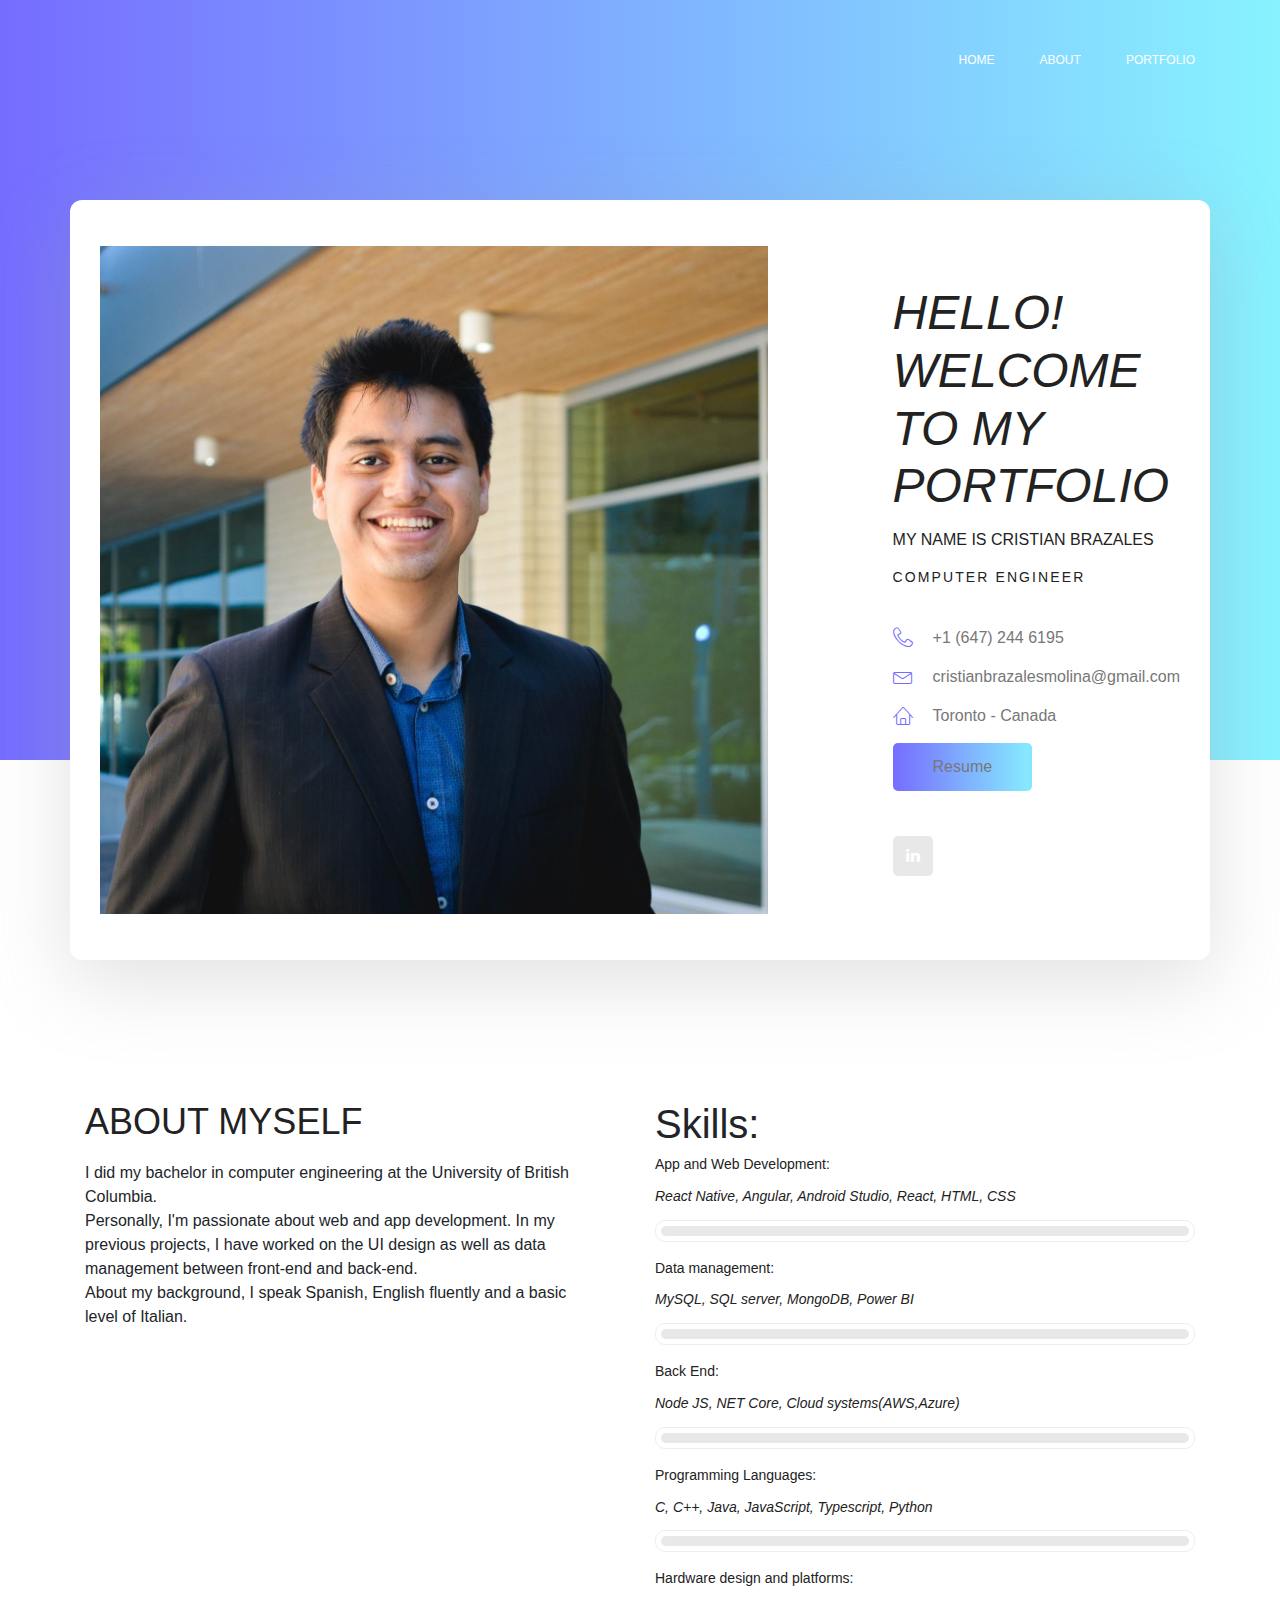
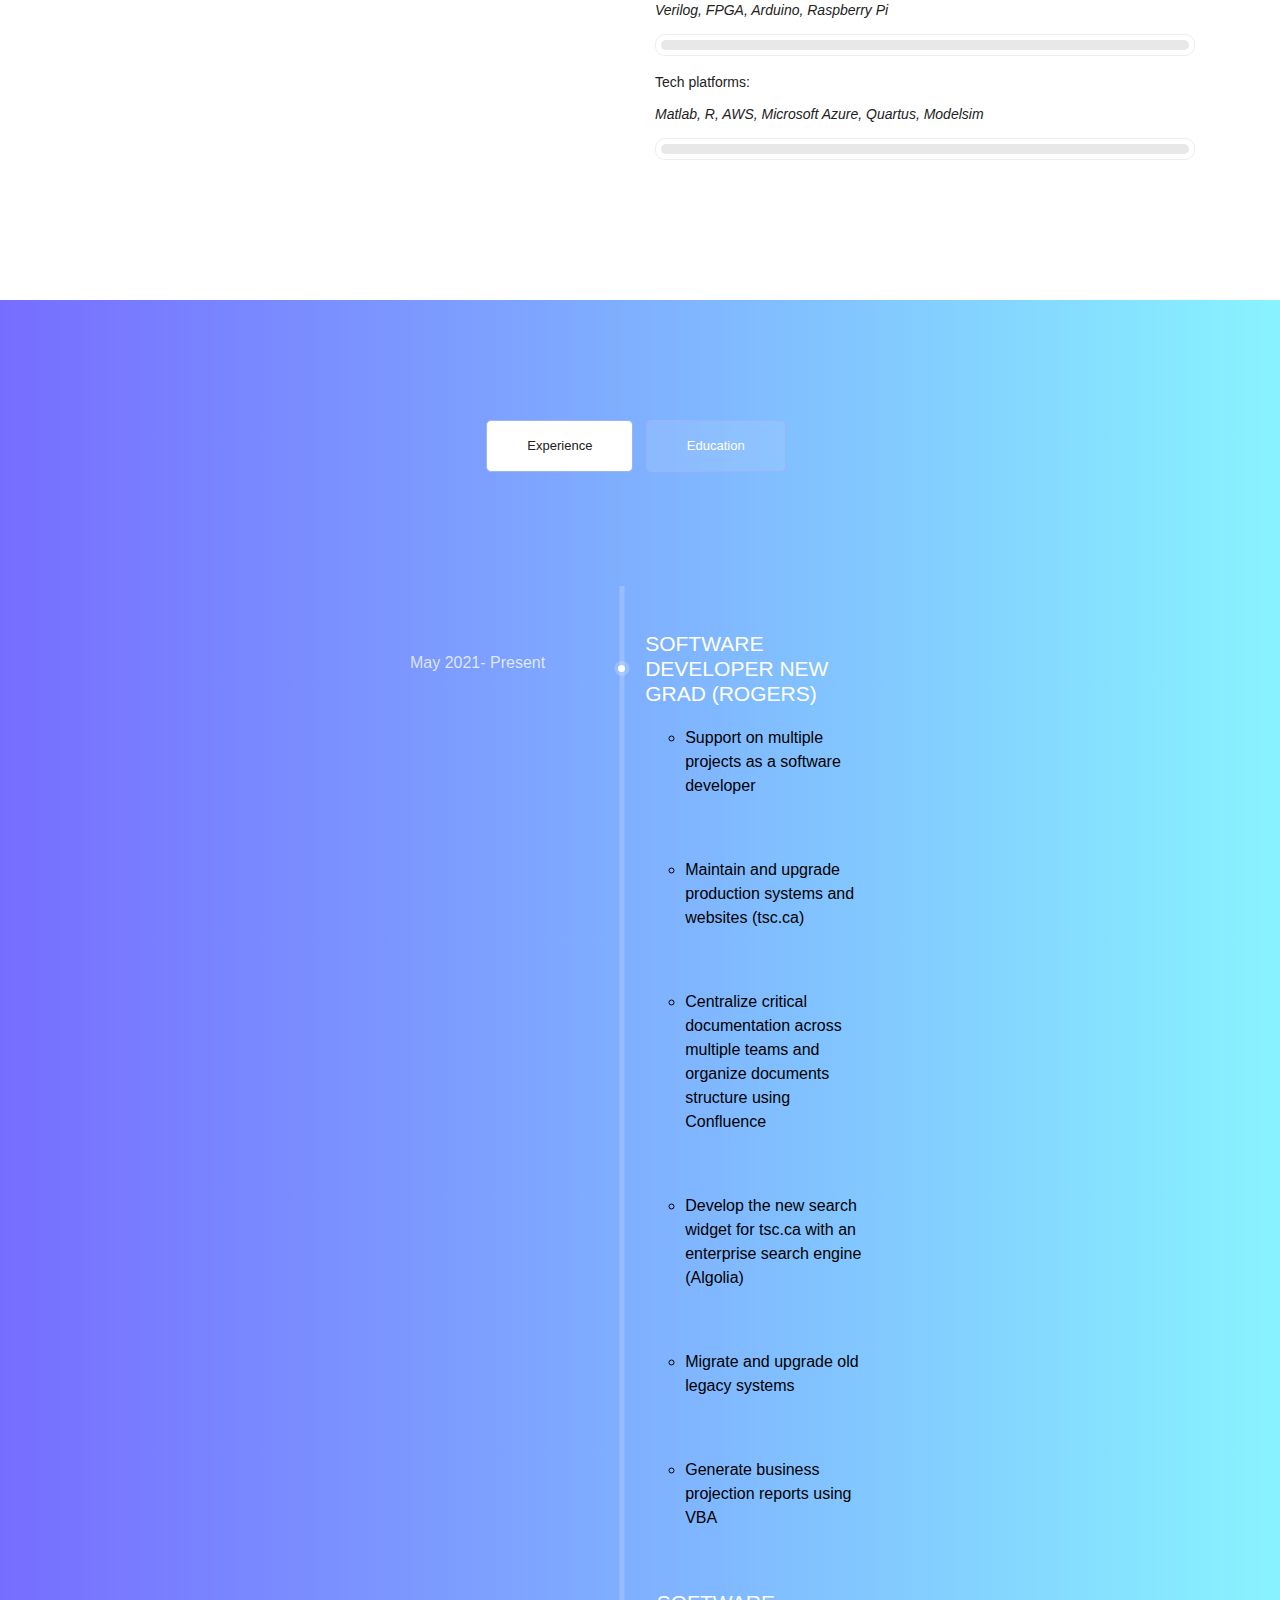
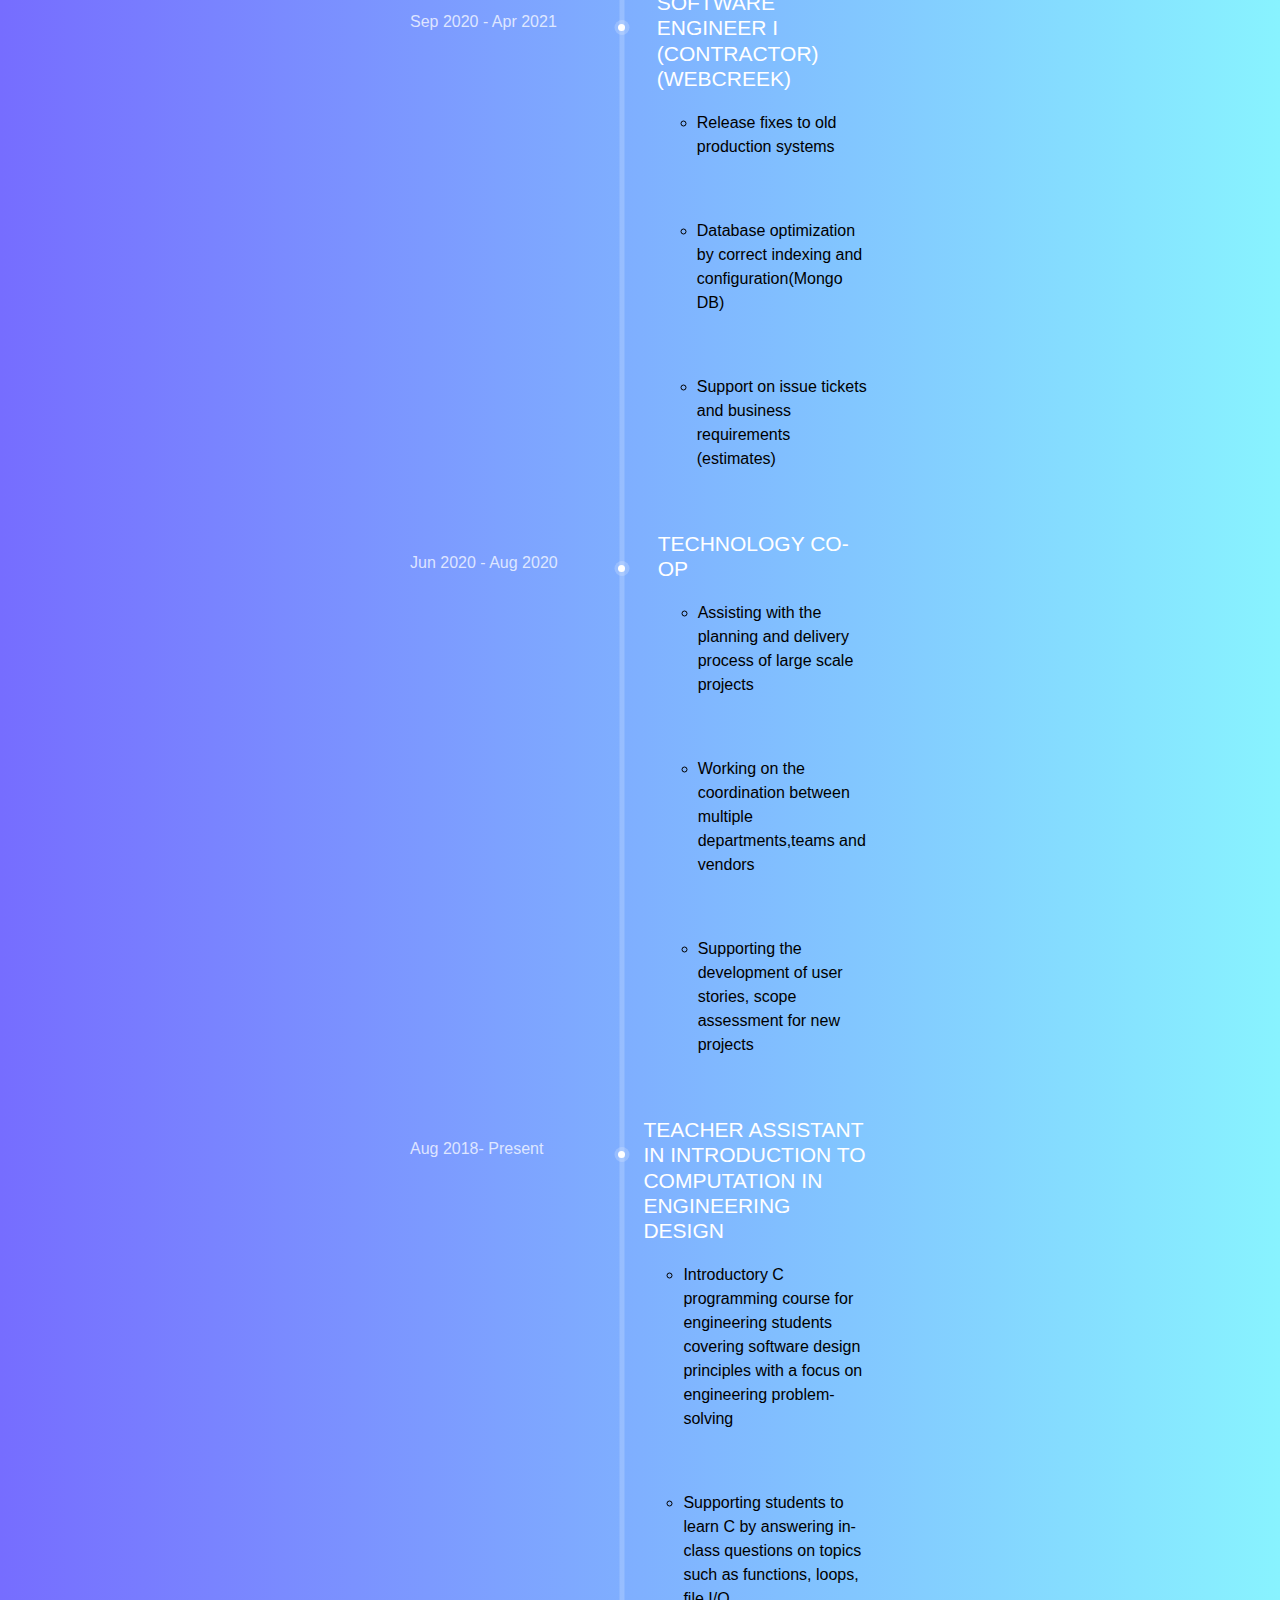
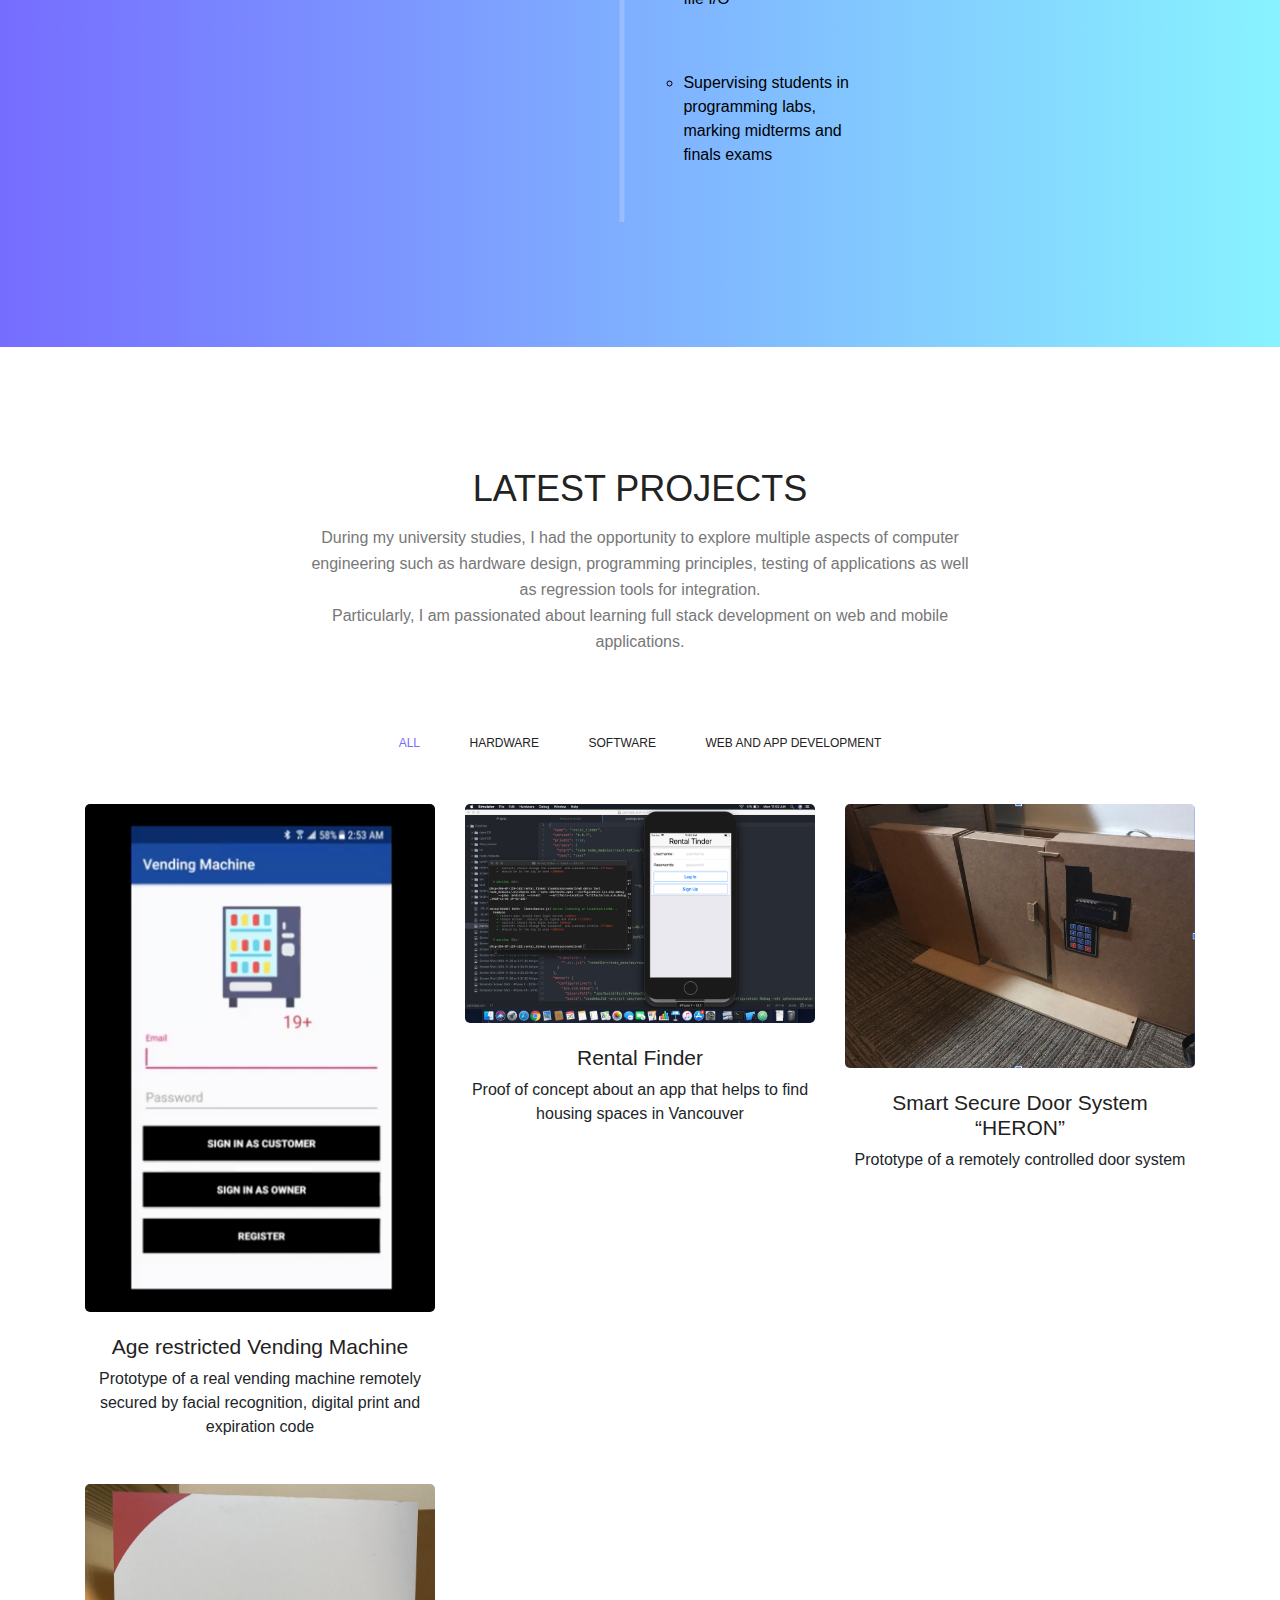
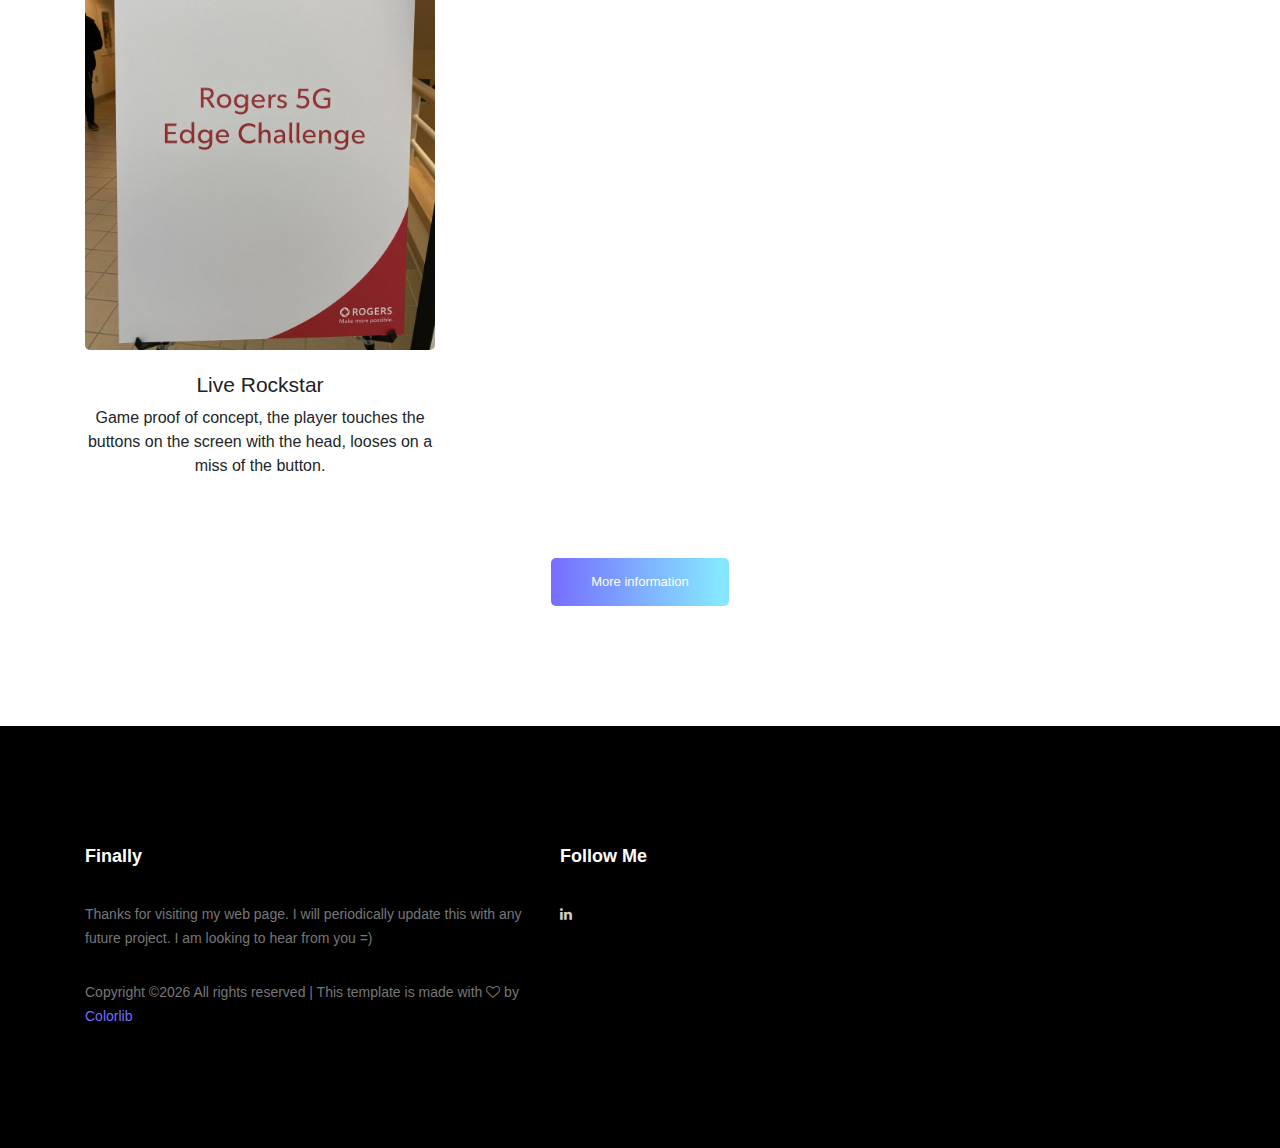
==== commit 5a31dbab: "updated" ====
--- a/index.html
+++ b/index.html
@@ -75,12 +75,12 @@
                 <h3 style="font-style: italic">Hello!</br> Welcome to my portfolio </h3>
                 <h4> My name is Cristian Brazales </h4>
 
-                <h6>Computer Engineering Student</h6>
+                <h6>Computer Engineer</h6>
                 <p></p>
                 <ul class="list basic_info">
-                  <li><a href="#"><i class="lnr lnr-phone-handset"></i> +1 (778) 751 3070</a></li>
+                  <li><a href="#"><i class="lnr lnr-phone-handset"></i> +1 (647) 244 6195</a></li>
                   <li><a href="#"><i class="lnr lnr-envelope"></i> cristianbrazalesmolina@gmail.com</a></li>
-                  <li><a href="#"><i class="lnr lnr-home"></i> Vancouver - Canada</a></li>
+                  <li><a href="#"><i class="lnr lnr-home"></i> Toronto - Canada</a></li>
                   <li>
                     <div>
                       <a class="main_btn" href="download/Resume_Cristian_Brazales.pdf" download="RESUME">Resume</a>
@@ -109,7 +109,7 @@
         <div class="col-lg-6">
           <div class="welcome_text">
             <h4>About Myself</h4>
-            <p> I am currently pursuing a bachelor in computer engineering at the University of British Columbia.</br>
+            <p> I did my bachelor in computer engineering at the University of British Columbia.</br>
               Personally, I'm passionate about web and app development. In my previous projects, I have worked on the UI design as well as data management between front-end and back-end.</br>
               About my background, I speak Spanish, English fluently and a basic level of Italian.
 
@@ -149,7 +149,7 @@
 								</div> -->
               <div class="skill_item">
                 <h4>App and Web Development: </h4>
-                <h4 class="skill_description">React Native, Android Studio, React, HTML, CSS</h4>
+                <h4 class="skill_description">React Native, Angular, Android Studio, React, HTML, CSS</h4>
                 <div class="progress_br">
                   <div class="progress">
                     <div class="progress-bar" role="progressbar" aria-valuenow="100" aria-valuemin="0" aria-valuemax="100"></div>
@@ -173,8 +173,8 @@
 									</div>
 								</div> -->
               <div class="skill_item">
-                <h4>Back End: </h4>
-                <h4 class="skill_description"> Node Js, Relational and NoSQL DB, Cloud deployments DB</h4>
+                <h4>Data management: </h4>
+                <h4 class="skill_description"> MySQL, SQL server, MongoDB, Power BI</h4>
                 <div class="progress_br">
                   <div class="progress">
                     <div class="progress-bar" role="progressbar" aria-valuenow="100" aria-valuemin="0" aria-valuemax="100"></div>
@@ -182,8 +182,17 @@
                 </div>
               </div>
               <div class="skill_item">
+                <h4>Back End: </h4>
+                <h4 class="skill_description">Node JS, NET Core, Cloud systems(AWS,Azure)</h4>
+                <div class="progress_br">
+                  <div class="progress">
+                    <div class="progress-bar" role="progressbar" aria-valuenow="100" aria-valuemin="0" aria-valuemax="100"></div>
+                  </div>
+                </div>
+              </div>
+              <div class="skill_item">
                 <h4>Programming Languages: </h4>
-                <h4 class="skill_description"> C, C++, Java, JavaScript, Python</h4>
+                <h4 class="skill_description"> C, C++, Java, JavaScript, Typescript, Python</h4>
                 <div class="progress_br">
                   <div class="progress">
                     <div class="progress-bar" role="progressbar" aria-valuenow="100" aria-valuemin="0" aria-valuemax="100"></div>
@@ -235,6 +244,75 @@
                 <span></span>
                 <div class="media">
                   <div class="d-flex">
+                    <p>May 2021- Present</p>
+                  </div>
+                  <div class="media-body">
+                    <h4>Software Developer New Grad (ROGERS)</h4>
+                    <p>
+                      <ul>
+                        <li id=experience_description> Support on multiple projects as a software developer
+                        </li>
+                        <li id=experience_description> Maintain and upgrade production systems and websites (tsc.ca)
+                        </li>
+                        <li id=experience_description> Centralize critical documentation across multiple teams and organize documents structure using Confluence
+                        </li>
+                        <li id=experience_description> Develop the new search widget for tsc.ca with an enterprise search engine (Algolia)
+                        </li>
+                        <li id=experience_description> Migrate and upgrade old legacy systems
+                        </li>
+                        <li id=experience_description> Generate business projection reports using VBA
+                        </li>
+                      </ul>
+                    </p>
+                  </div>
+                </div>
+              </li>
+              <li>
+                <span></span>
+                <div class="media">
+                  <div class="d-flex">
+                    <p>Sep 2020 - Apr 2021</p>
+                  </div>
+                  <div class="media-body">
+                    <h4>Software Engineer I (Contractor) (WEBCREEK)</h4>
+                    <p>
+                      <ul>
+                        <li id=experience_description> Release fixes to old production systems
+                        </li>
+                        <li id=experience_description> Database optimization by correct indexing and configuration(Mongo DB)
+                        </li>
+                        <li id=experience_description> Support on issue tickets and business requirements (estimates)
+                        </li>
+                      </ul>
+                    </p>
+                  </div>
+                </div>
+              </li>
+              <li>
+                <span></span>
+                <div class="media">
+                  <div class="d-flex">
+                    <p>Jun 2020 - Aug 2020</p>
+                  </div>
+                  <div class="media-body">
+                    <h4>Technology Co-op</h4>
+                    <p>
+                      <ul>
+                        <li id=experience_description> Assisting with the planning and delivery process of large scale projects
+                        </li>
+                        <li id=experience_description> Working on the coordination between multiple departments,teams and vendors
+                        </li>
+                        <li id=experience_description> Supporting the development of user stories, scope assessment for new projects
+                        </li>
+                      </ul>
+                    </p>
+                  </div>
+                </div>
+              </li>
+              <li>
+                <span></span>
+                <div class="media">
+                  <div class="d-flex">
                     <p>Aug 2018- Present</p>
                   </div>
                   <div class="media-body">
@@ -253,7 +331,6 @@
                   </div>
                 </div>
               </li>
-
               <!-- <li>
 								<span></span>
 									<div class="media">
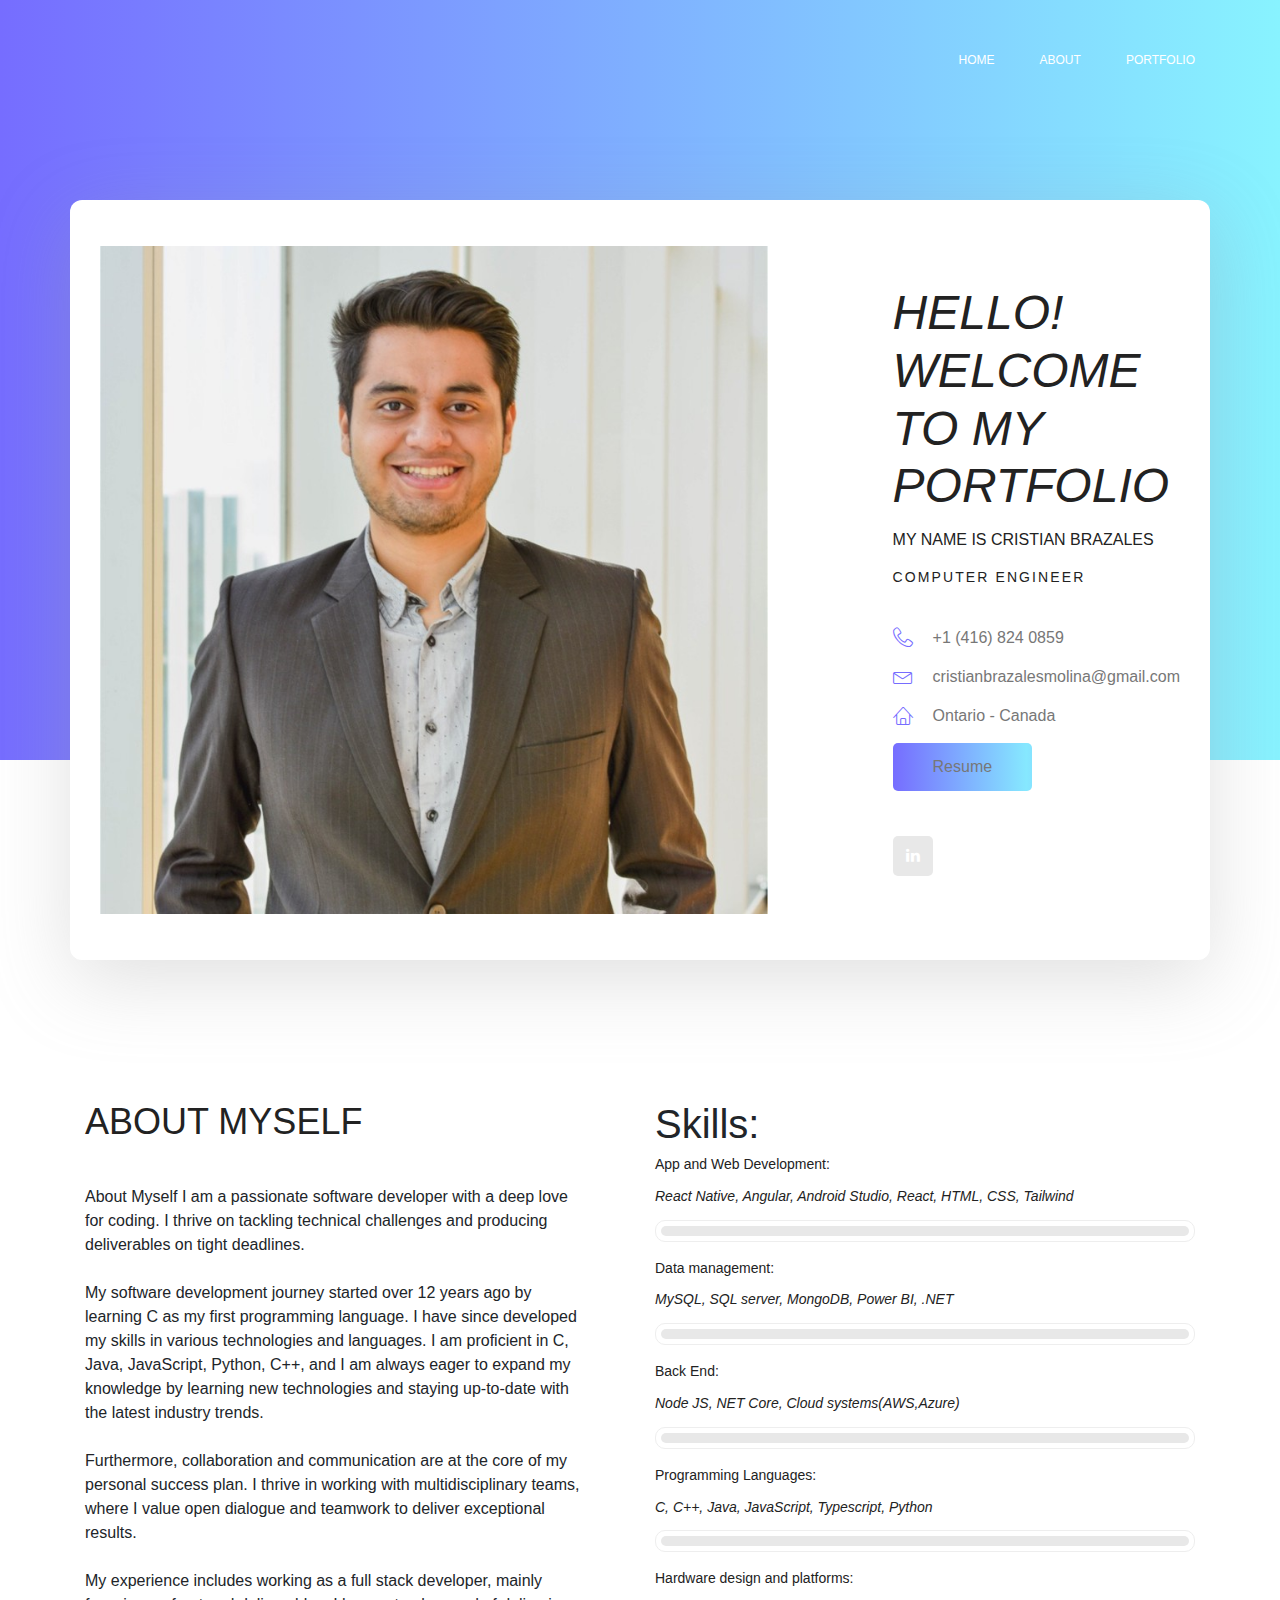
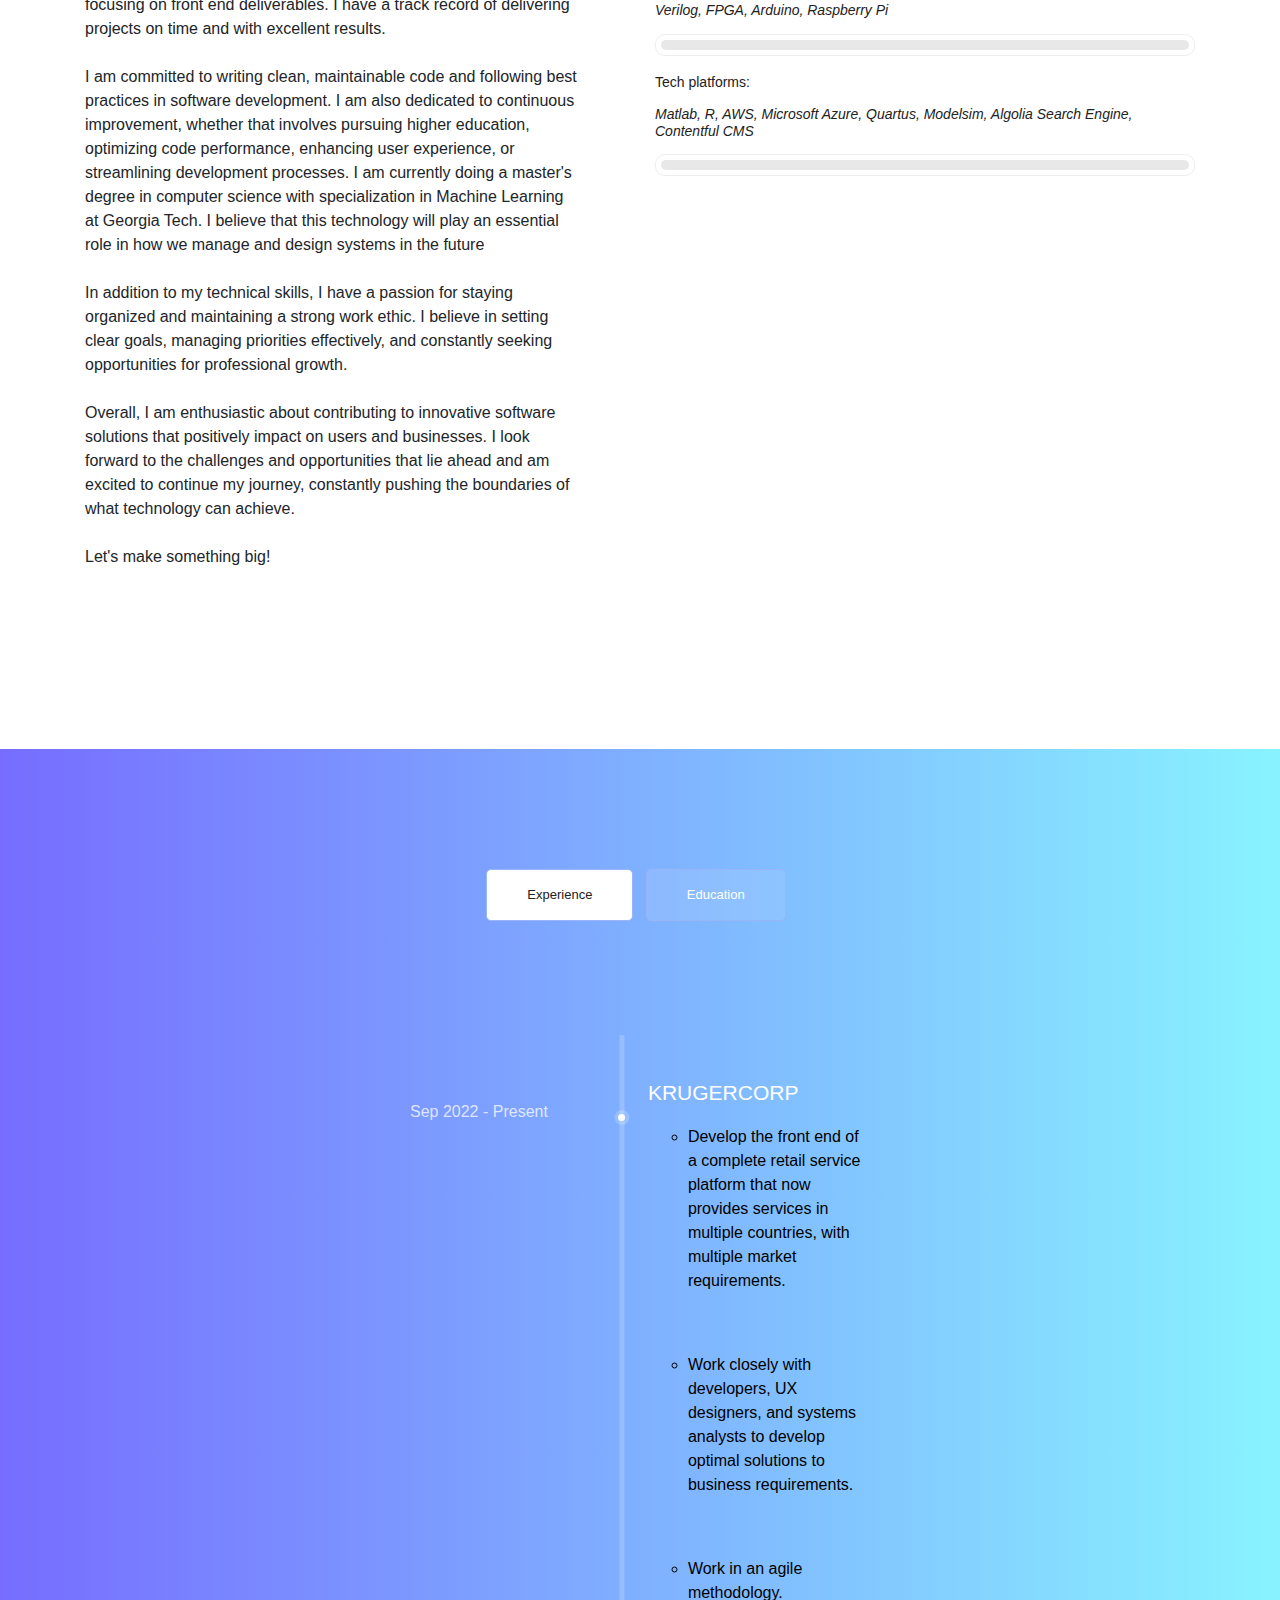
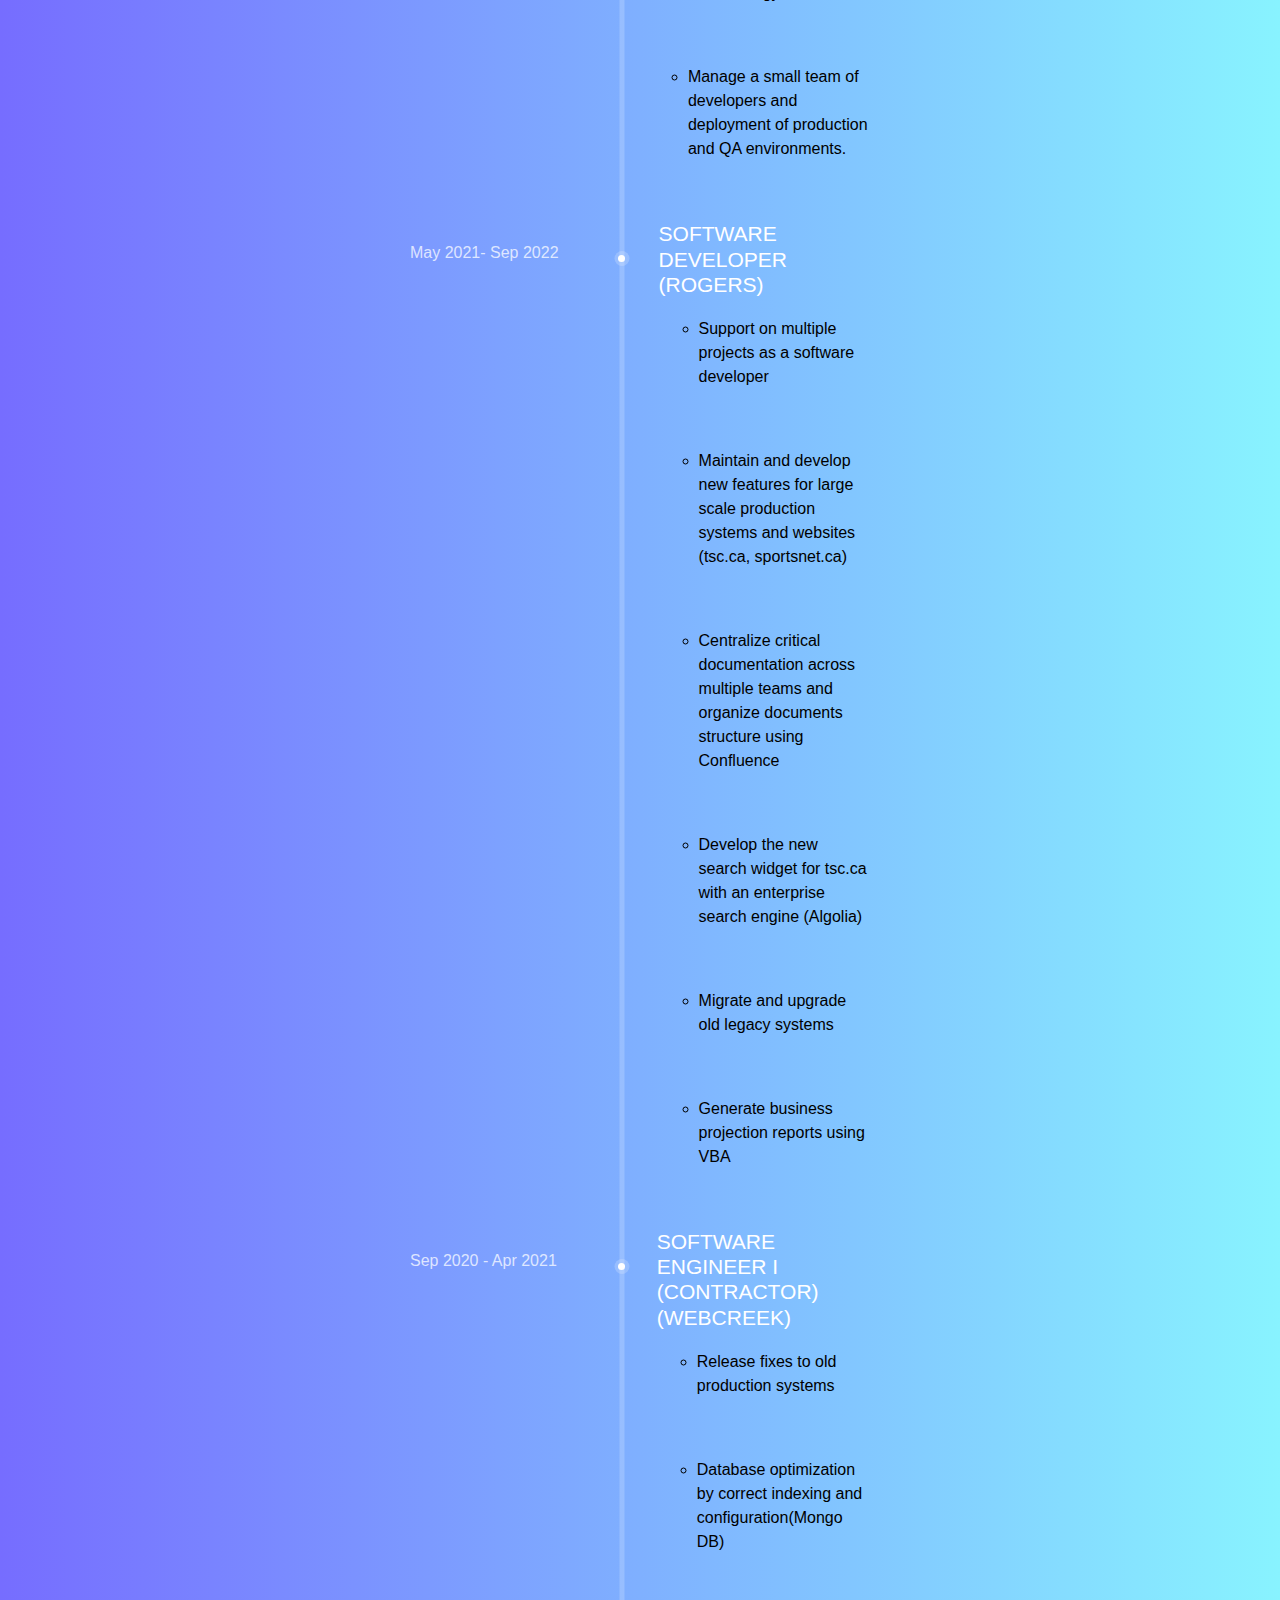
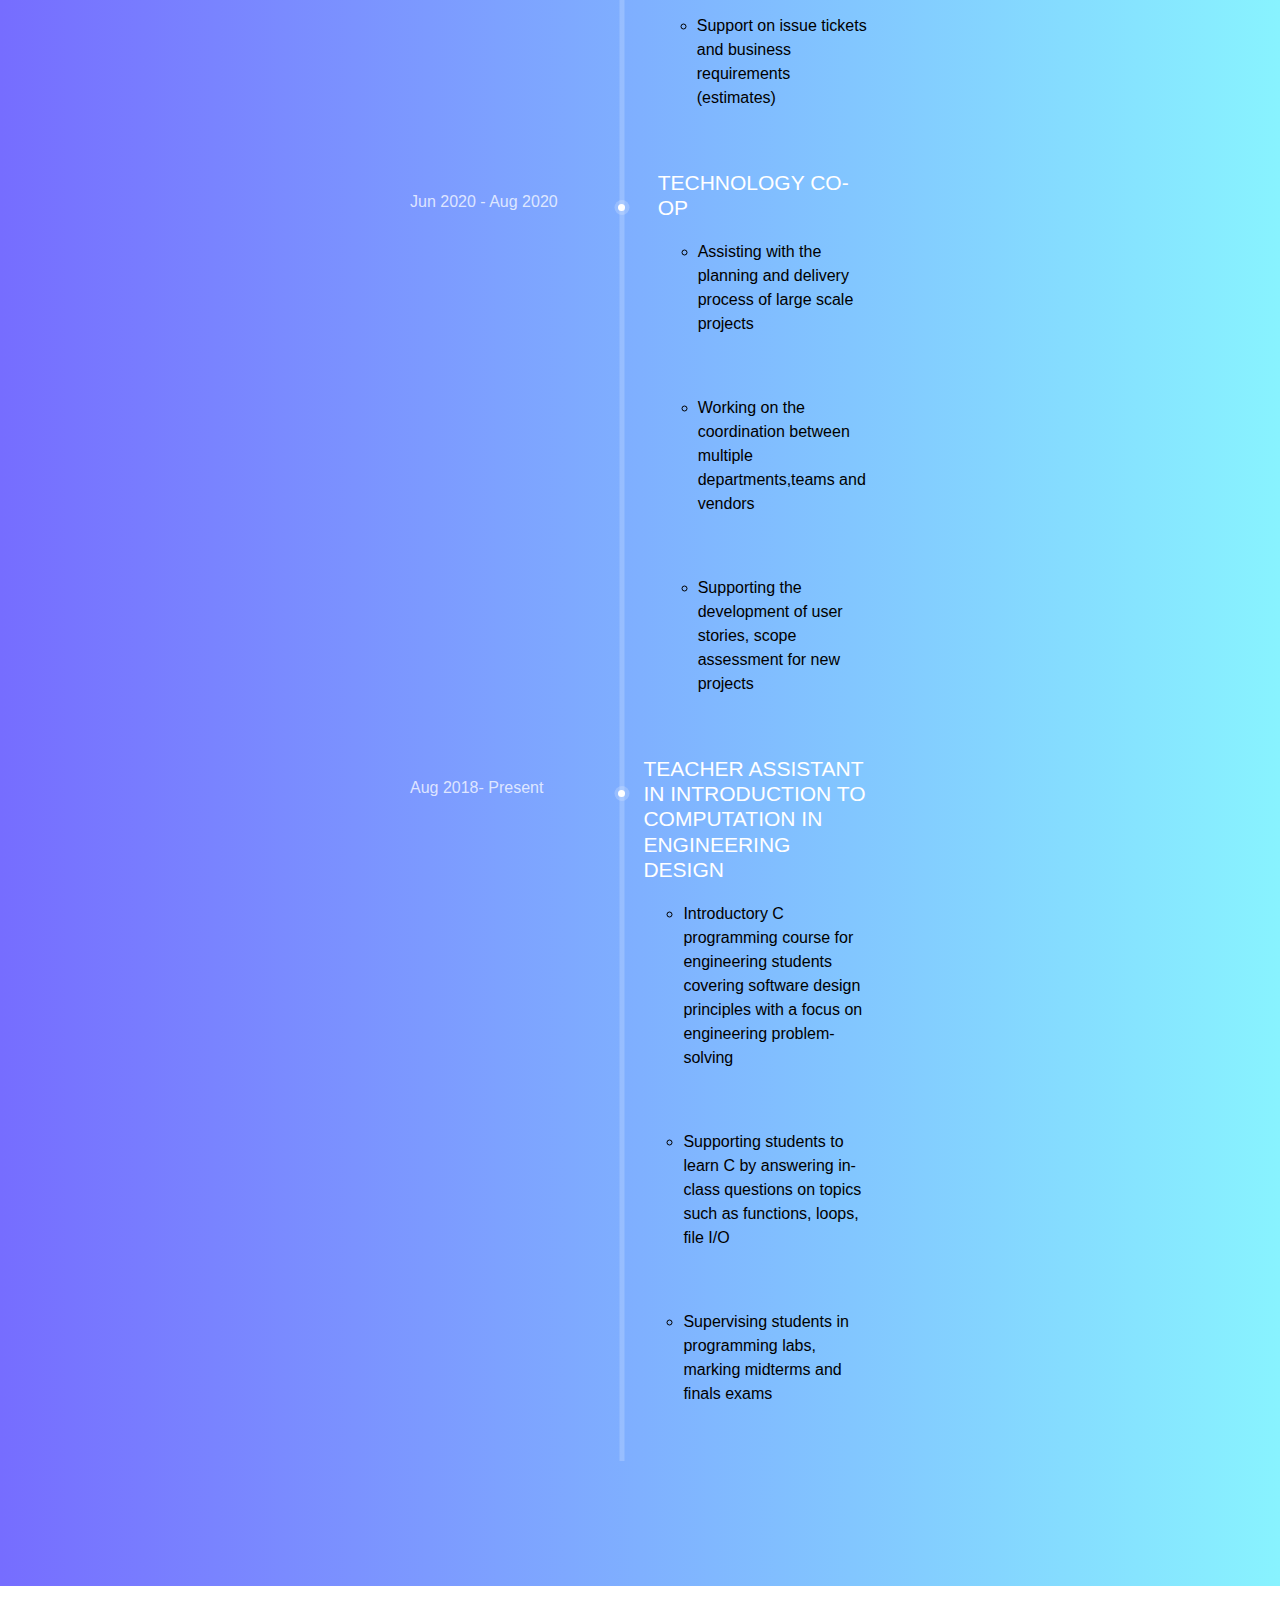
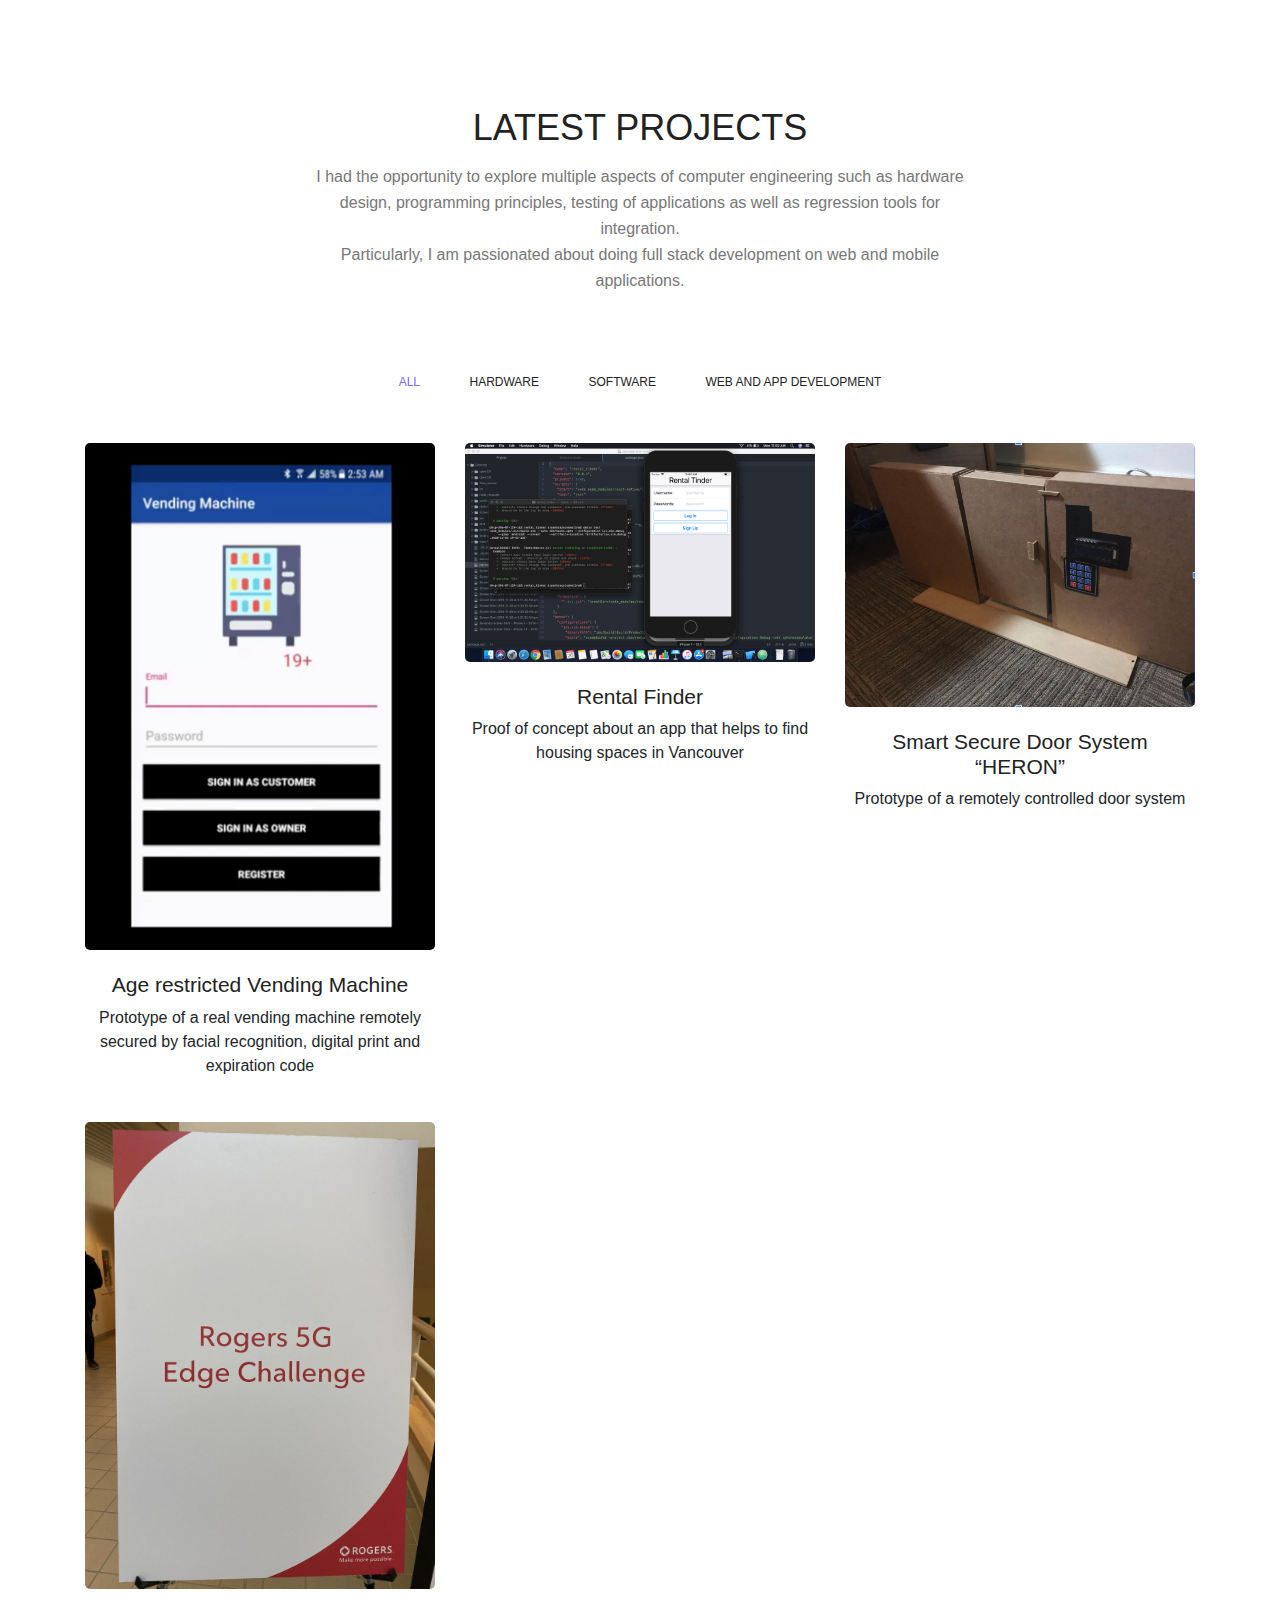
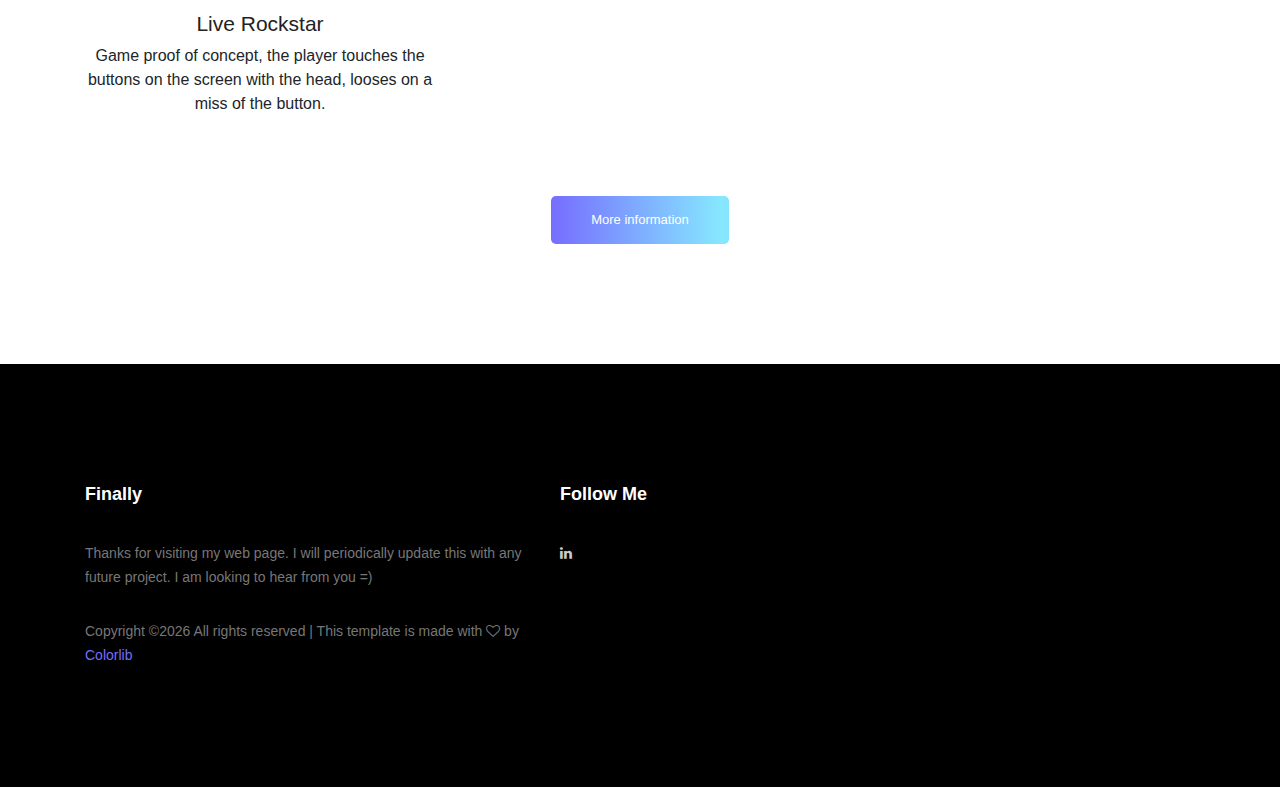
==== commit dbf575bc: "update resume and changes" ====
--- a/index.html
+++ b/index.html
@@ -68,7 +68,7 @@
         <div class="banner_content">
           <div class="media">
             <div class="d-flex">
-              <img src="img/personal.jpg" width=100% height=100% alt="">
+              <img src="img/personal.jpeg" width=100% height=100% alt="">
             </div>
             <div class="media-body">
               <div class="personal_text">
@@ -78,9 +78,9 @@
                 <h6>Computer Engineer</h6>
                 <p></p>
                 <ul class="list basic_info">
-                  <li><a href="#"><i class="lnr lnr-phone-handset"></i> +1 (647) 244 6195</a></li>
+                  <li><a href="#"><i class="lnr lnr-phone-handset"></i> +1 (416) 824 0859</a></li>
                   <li><a href="#"><i class="lnr lnr-envelope"></i> cristianbrazalesmolina@gmail.com</a></li>
-                  <li><a href="#"><i class="lnr lnr-home"></i> Toronto - Canada</a></li>
+                  <li><a href="#"><i class="lnr lnr-home"></i> Ontario - Canada</a></li>
                   <li>
                     <div>
                       <a class="main_btn" href="download/Resume_Cristian_Brazales.pdf" download="RESUME">Resume</a>
@@ -109,9 +109,35 @@
         <div class="col-lg-6">
           <div class="welcome_text">
             <h4>About Myself</h4>
-            <p> I did my bachelor in computer engineering at the University of British Columbia.</br>
-              Personally, I'm passionate about web and app development. In my previous projects, I have worked on the UI design as well as data management between front-end and back-end.</br>
-              About my background, I speak Spanish, English fluently and a basic level of Italian.
+            <p> 
+              </br>
+              About Myself
+
+I am a passionate software developer with a deep love for coding. I thrive on tackling technical challenges and producing deliverables
+ on tight deadlines.
+</br></br> 
+My software development journey started over 12 years ago by learning C as my first programming language. 
+I have since developed my skills in various technologies and languages. I am proficient in C, Java, JavaScript, Python, C++, and I am always eager
+ to expand my knowledge by learning new technologies and staying up-to-date with the latest industry trends.
+</br></br> 
+Furthermore, collaboration and communication are at the core of my personal success plan. I thrive in working with multidisciplinary teams, 
+where I value open dialogue and teamwork to deliver exceptional results.
+</br> </br> 
+ My experience includes working as a full stack developer, mainly focusing on front end deliverables.
+I have a track record of delivering projects on time and with excellent results.
+</br></br> 
+I am committed to writing clean, maintainable code and following best practices in software development.
+ I am also dedicated to continuous improvement, whether that involves pursuing higher education, optimizing code performance, enhancing user experience, 
+ or streamlining development processes. I am currently doing a master's degree in computer science with specialization in Machine Learning at Georgia Tech. I believe that this technology will play an essential role in how we manage and design systems in the future 
+</br></br> 
+In addition to my technical skills, I have a passion for staying organized and maintaining a strong work ethic. 
+I believe in setting clear goals, managing priorities effectively, and constantly seeking opportunities for professional growth.
+</br></br> 
+Overall, I am enthusiastic about contributing to innovative software solutions that positively impact on users and businesses.
+ I look forward to the challenges and opportunities that lie ahead and am excited to continue my journey, constantly pushing the boundaries of what technology can achieve.
+</br> </br> 
+ Let's make something big!
+
 
             </p>
             <div class="row">
@@ -149,7 +175,7 @@
 								</div> -->
               <div class="skill_item">
                 <h4>App and Web Development: </h4>
-                <h4 class="skill_description">React Native, Angular, Android Studio, React, HTML, CSS</h4>
+                <h4 class="skill_description">React Native, Angular, Android Studio, React, HTML, CSS, Tailwind</h4>
                 <div class="progress_br">
                   <div class="progress">
                     <div class="progress-bar" role="progressbar" aria-valuenow="100" aria-valuemin="0" aria-valuemax="100"></div>
@@ -174,7 +200,7 @@
 								</div> -->
               <div class="skill_item">
                 <h4>Data management: </h4>
-                <h4 class="skill_description"> MySQL, SQL server, MongoDB, Power BI</h4>
+                <h4 class="skill_description"> MySQL, SQL server, MongoDB, Power BI, .NET</h4>
                 <div class="progress_br">
                   <div class="progress">
                     <div class="progress-bar" role="progressbar" aria-valuenow="100" aria-valuemin="0" aria-valuemax="100"></div>
@@ -210,7 +236,7 @@
               </div>
               <div class="skill_item">
                 <h4>Tech platforms: </h4>
-                <h4 class="skill_description"> Matlab, R, AWS, Microsoft Azure, Quartus, Modelsim</h4>
+                <h4 class="skill_description"> Matlab, R, AWS, Microsoft Azure, Quartus, Modelsim, Algolia Search Engine, Contentful CMS</h4>
                 <div class="progress_br">
                   <div class="progress">
                     <div class="progress-bar" role="progressbar" aria-valuenow="100" aria-valuemin="0" aria-valuemax="100"></div>
@@ -244,15 +270,39 @@
                 <span></span>
                 <div class="media">
                   <div class="d-flex">
-                    <p>May 2021- Present</p>
+                    <p>Sep 2022 - Present</p>
                   </div>
                   <div class="media-body">
-                    <h4>Software Developer New Grad (ROGERS)</h4>
+                    <h4>KrugerCorp</h4>
+                    <p>
+                      <ul>
+                        <li id=experience_description> Develop the front end of a complete retail service platform that now provides services in multiple countries,
+                          with multiple market requirements.
+                        </li>
+                        <li id=experience_description> Work closely with developers, UX designers, and systems analysts to develop optimal solutions to business
+                          requirements.
+                        </li>
+                        <li id=experience_description> Work in an agile methodology.                        </li>
+                        <li id=experience_description> Manage a small team of developers and deployment of production and QA environments.                 </li>
+                        </li>
+                      </ul>
+                    </p>
+                  </div>
+                </div>
+              </li>
+              <li>
+                <span></span>
+                <div class="media">
+                  <div class="d-flex">
+                    <p>May 2021- Sep 2022</p>
+                  </div>
+                  <div class="media-body">
+                    <h4>Software Developer (ROGERS)</h4>
                     <p>
                       <ul>
                         <li id=experience_description> Support on multiple projects as a software developer
                         </li>
-                        <li id=experience_description> Maintain and upgrade production systems and websites (tsc.ca)
+                        <li id=experience_description> Maintain and develop new features for large scale production systems and websites (tsc.ca, sportsnet.ca)
                         </li>
                         <li id=experience_description> Centralize critical documentation across multiple teams and organize documents structure using Confluence
                         </li>
@@ -347,6 +397,18 @@
           </div>
           <div class="tab-pane fade" id="profile" role="tabpanel" aria-labelledby="profile-tab">
             <ul class="list">
+              <li>
+                <span></span>
+                <div class="media">
+                  <div class="d-flex">
+                    <p>Jan 2023 - Present</p>
+                  </div>
+                  <div class="media-body">
+                    <h4>Georgia Tech</h4>
+                    <p>Master of science Computer Science with specialization in Machine Learning<br /></p>
+                  </div>
+                </div>
+              </li>
               <li>
                 <span></span>
                 <div class="media">
@@ -430,8 +492,8 @@
     <div class="container">
       <div class="main_title">
         <h2> Latest Projects</h2>
-        <p>During my university studies, I had the opportunity to explore multiple aspects of computer engineering such as hardware design, programming principles, testing of applications as well as regression tools for integration.
-          </br>Particularly, I am passionated about learning full stack development on web and mobile applications.</p>
+        <p>I had the opportunity to explore multiple aspects of computer engineering such as hardware design, programming principles, testing of applications as well as regression tools for integration.
+          </br>Particularly, I am passionated about doing full stack development on web and mobile applications.</p>
       </div>
       <div class="isotope_fillter">
         <ul class="gallery_filter list">
